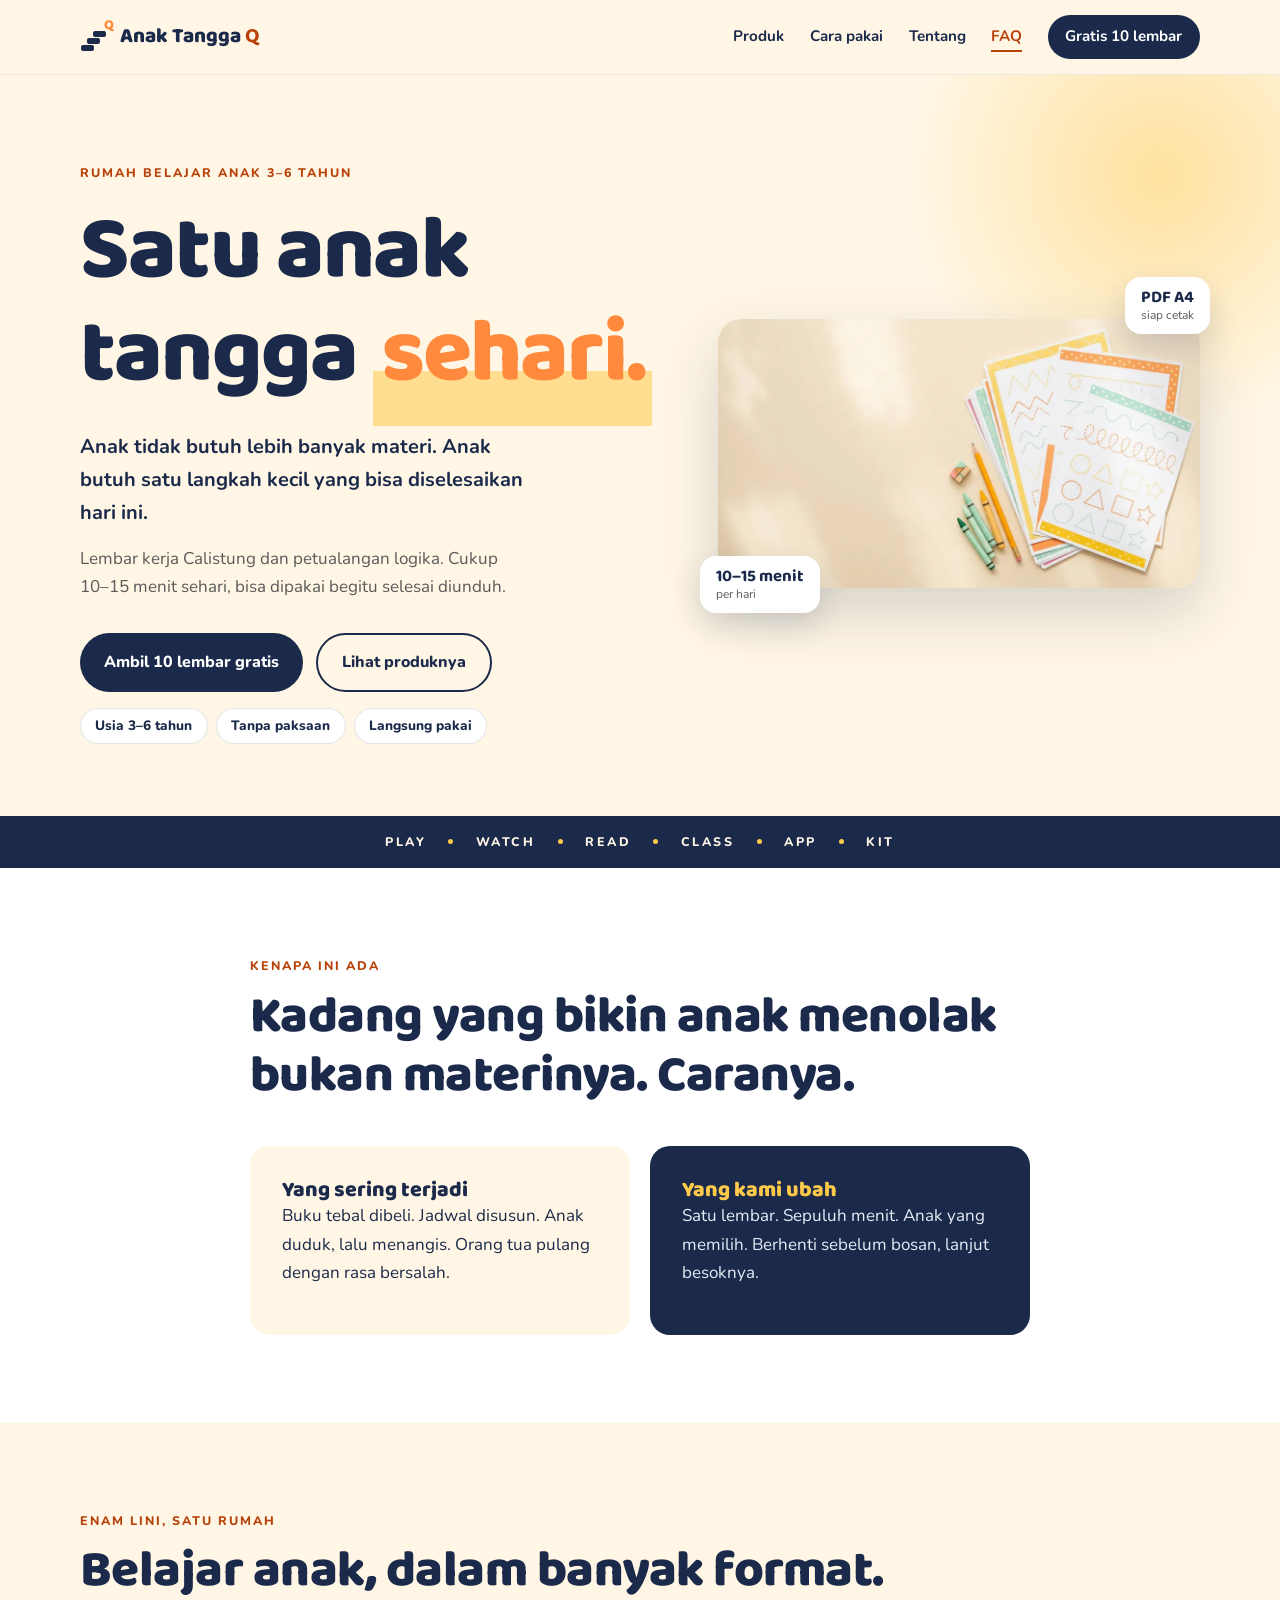
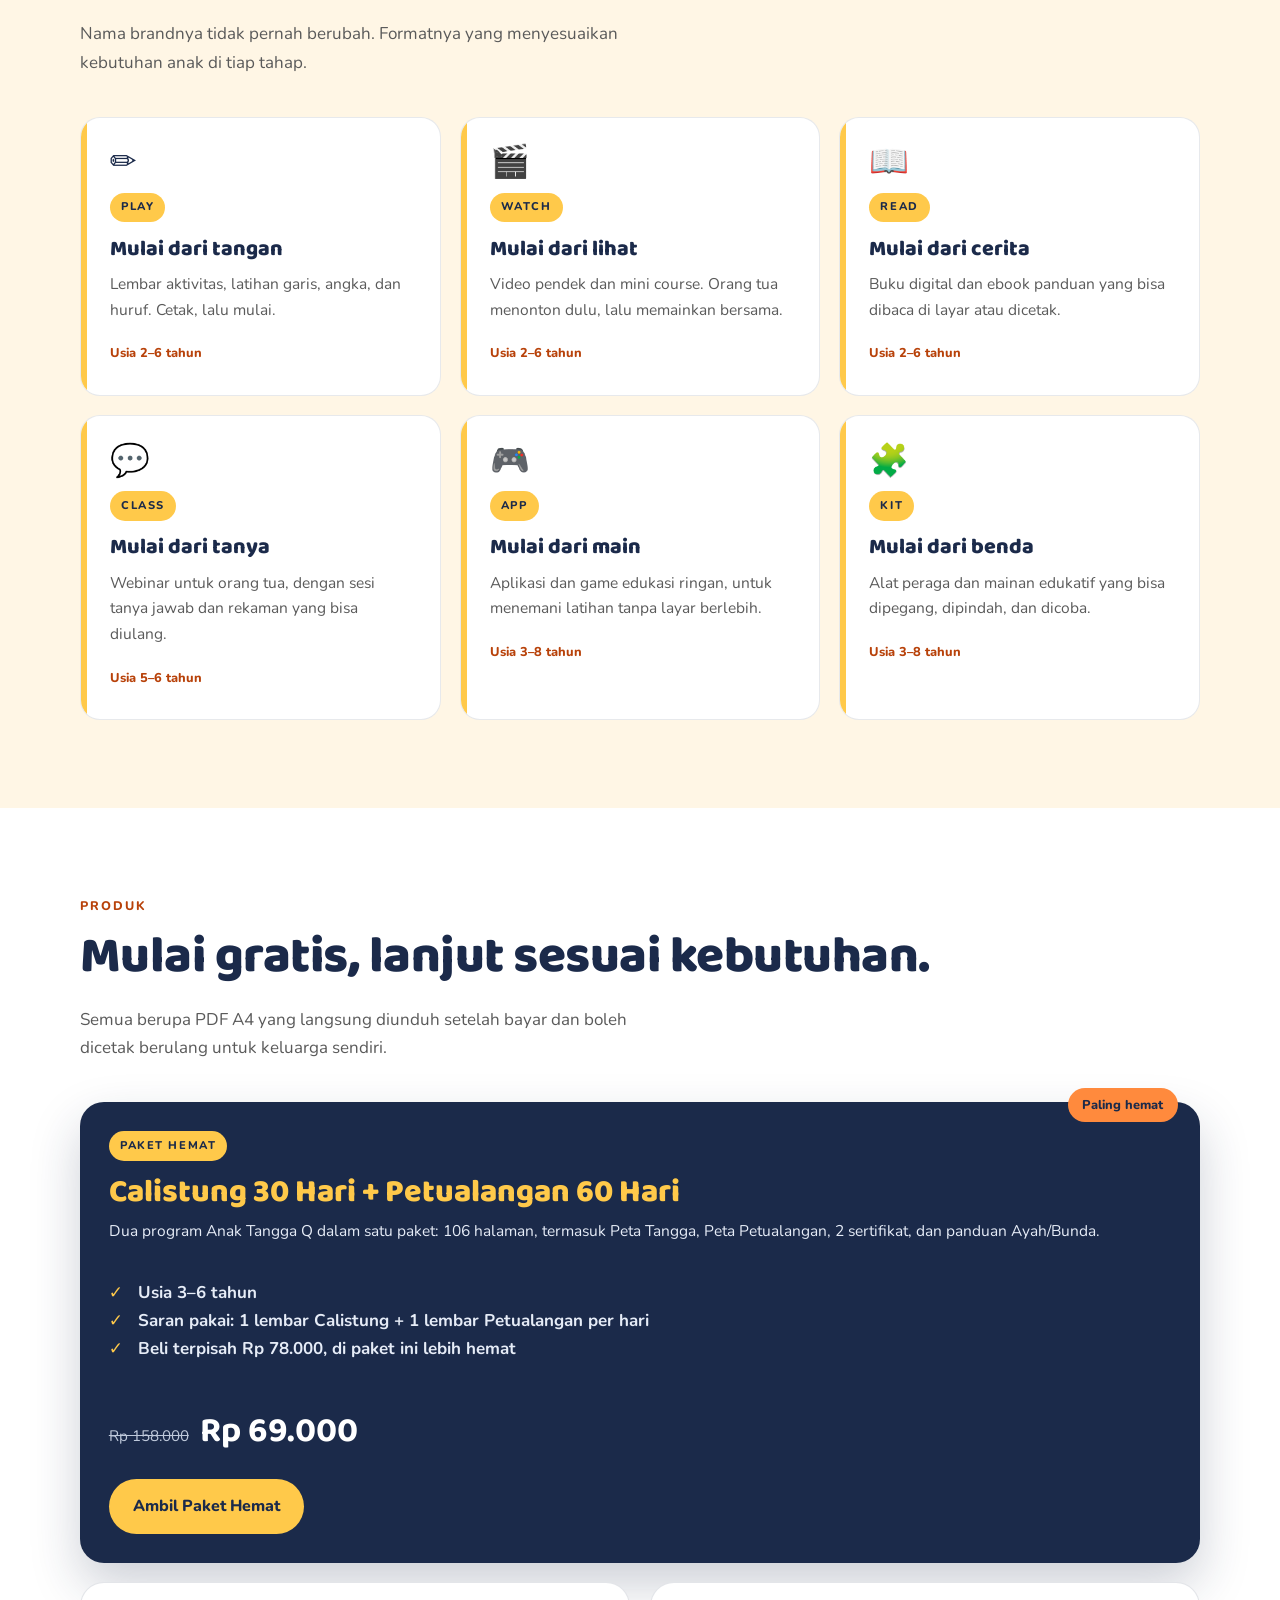
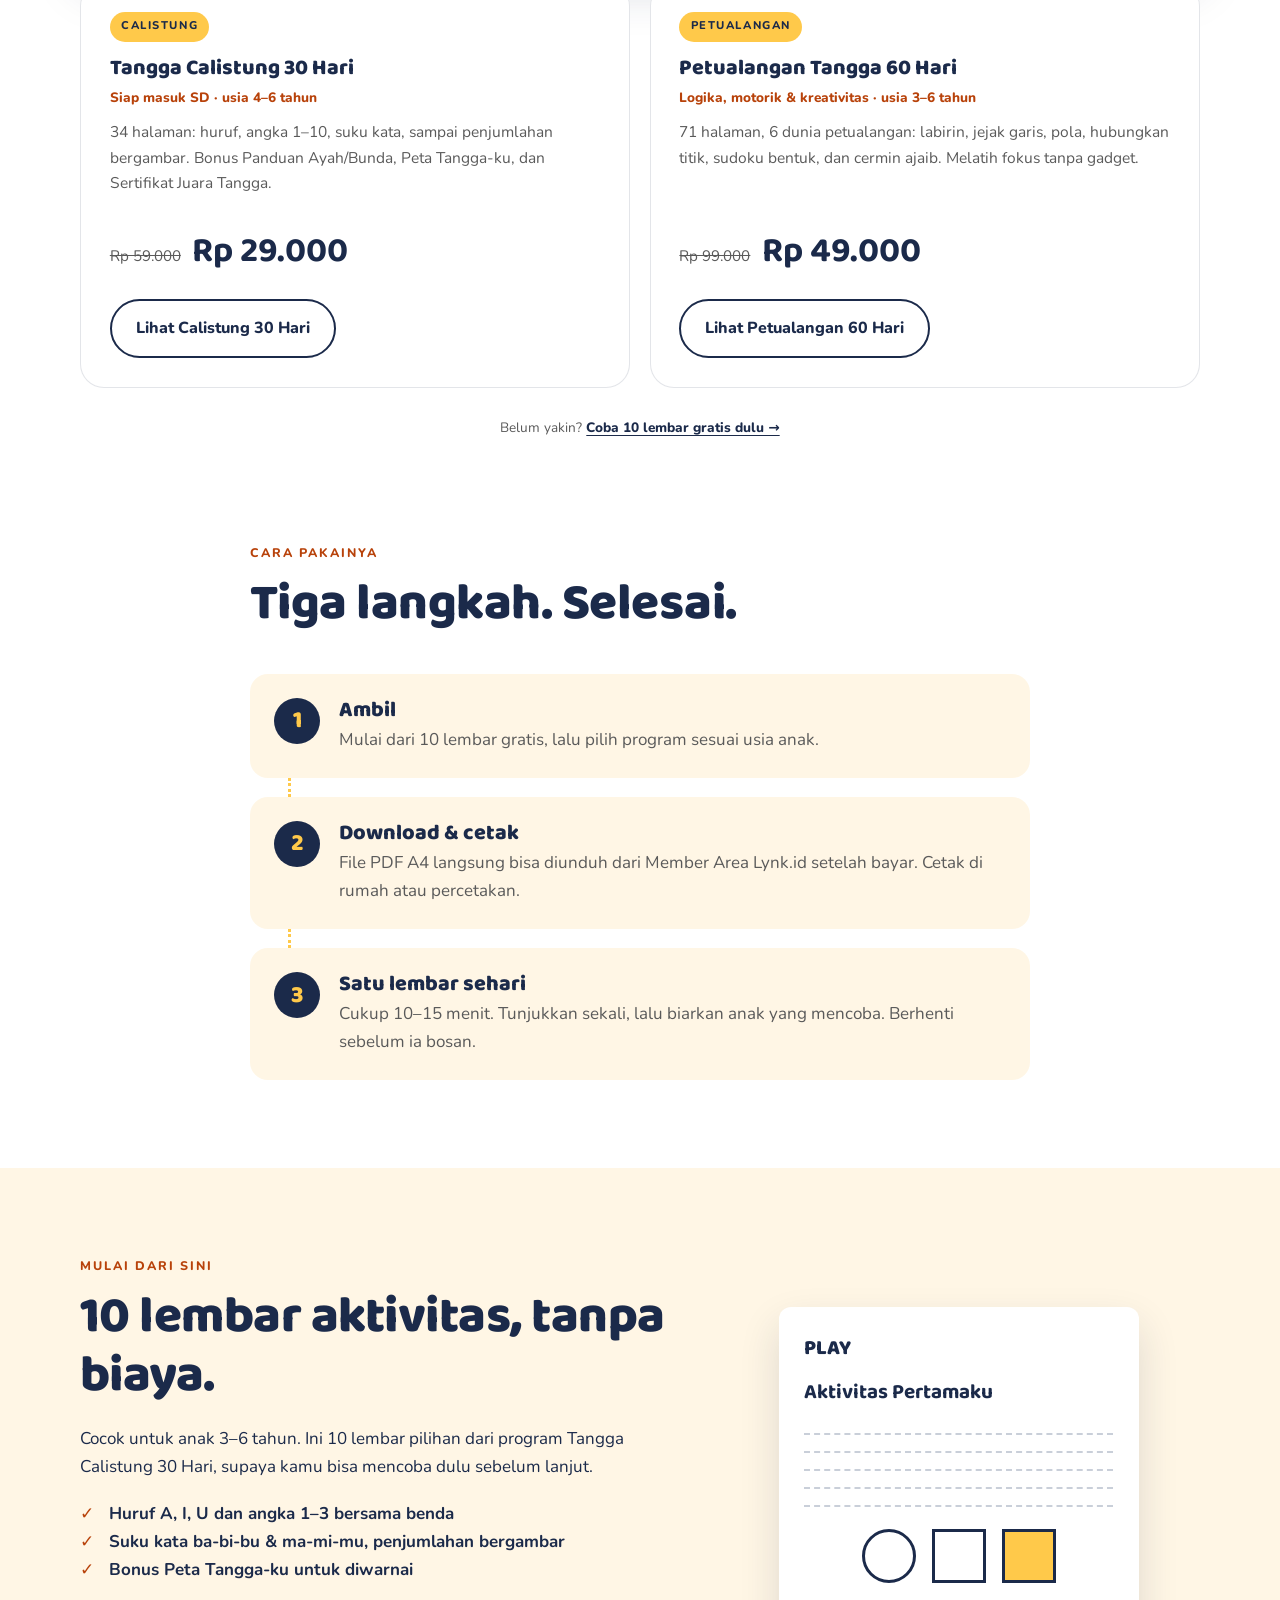
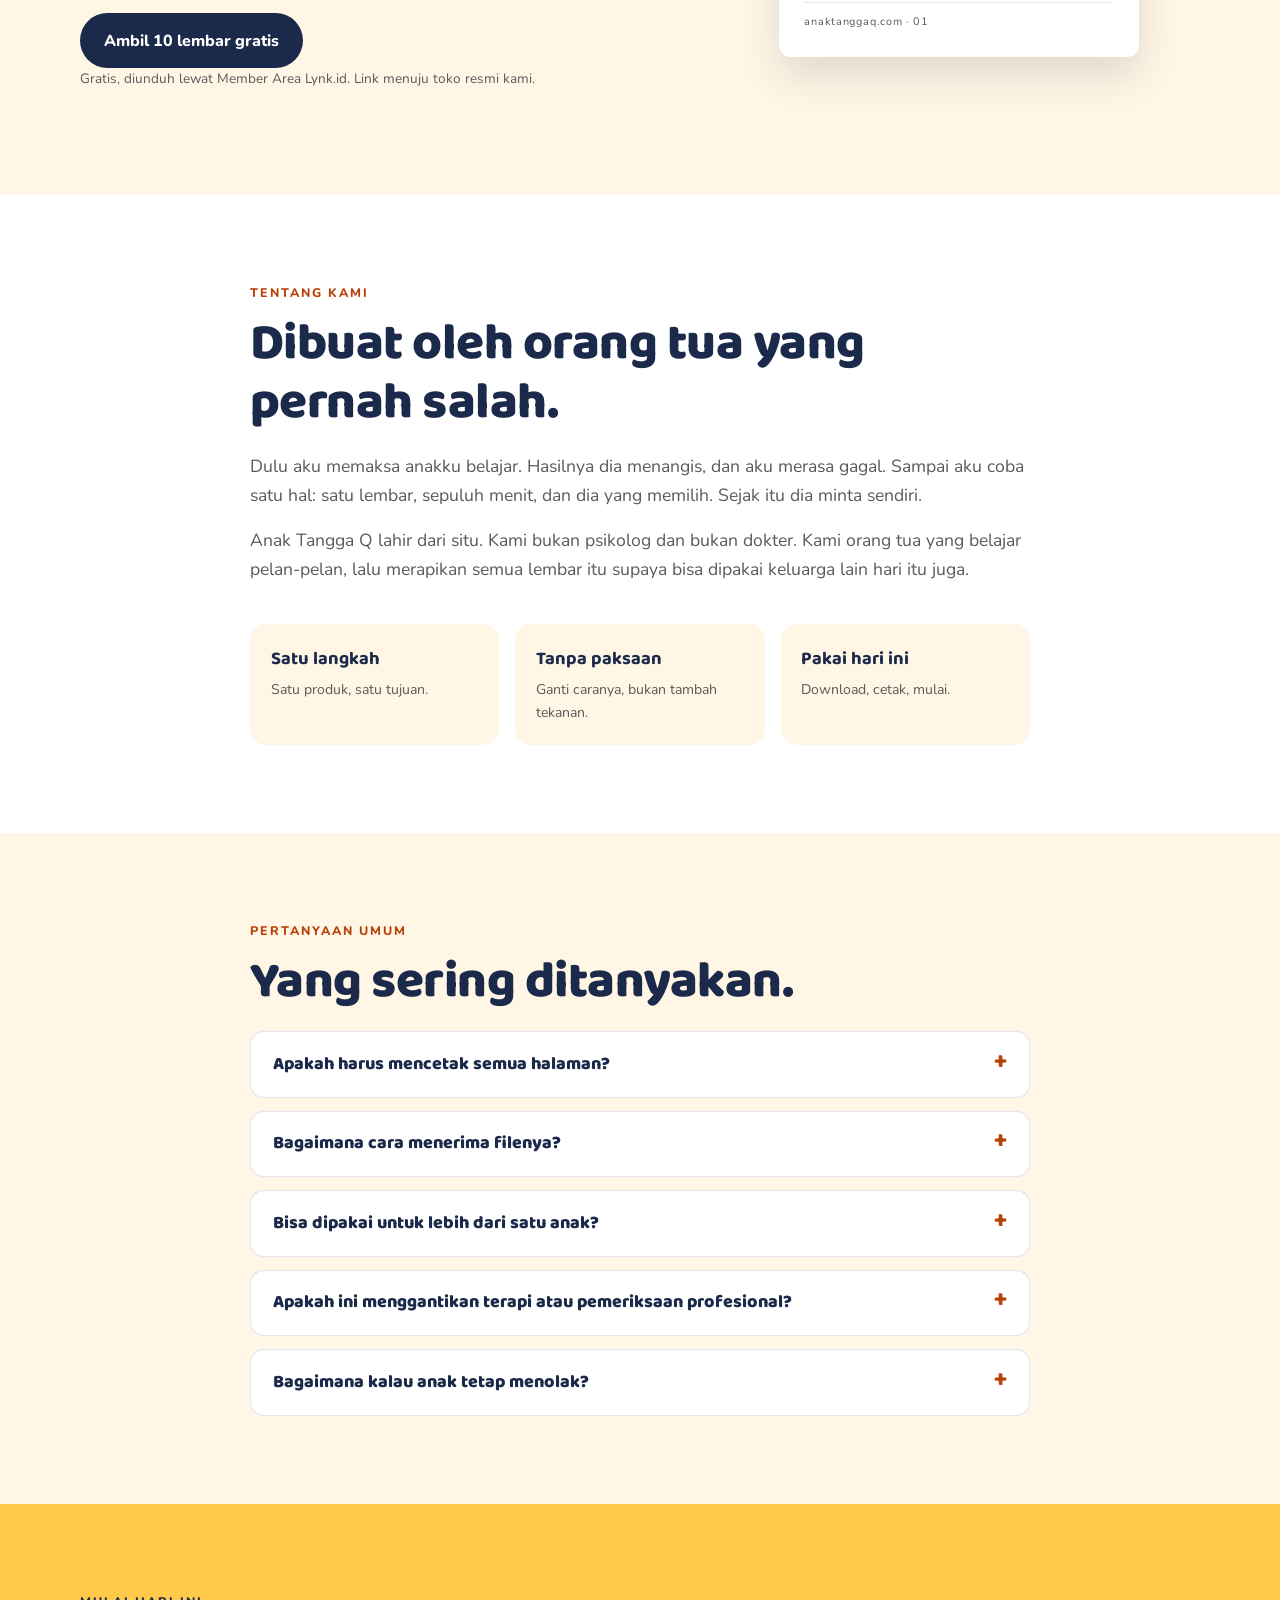
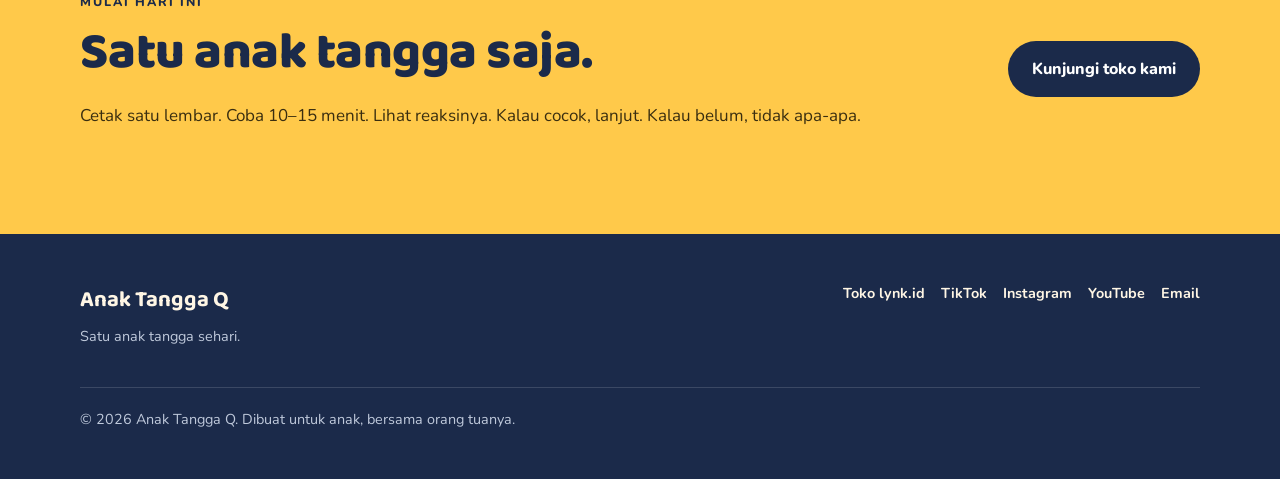
==== index.html @ e347cebb "Sesuaikan web dengan toko lynk.id terbaru: Calistung 30 Hari, Petualangan 60 Hari, Paket Hemat Co-Au" ====
<!DOCTYPE html>
<html lang="id">
<head>
<meta charset="UTF-8">
<meta name="viewport" content="width=device-width, initial-scale=1.0">
<title>Anak Tangga Q — Satu anak tangga sehari.</title>
<meta name="description" content="Rumah belajar anak 3–6 tahun. Lembar kerja Calistung dan petualangan logika, langsung download dan cetak — satu anak tangga sehari.">
<meta property="og:title" content="Anak Tangga Q — Satu anak tangga sehari.">
<meta property="og:description" content="Lembar kerja anak 3–6 tahun: Calistung 30 Hari dan Petualangan 60 Hari. Download, cetak, mulai.">
<meta property="og:type" content="website">
<meta property="og:image" content="https://wahyudimas.github.io/anaktanggaq/images/og-image.png">
<meta property="og:locale" content="id_ID">
<meta name="twitter:card" content="summary_large_image">
<meta name="twitter:image" content="https://wahyudimas.github.io/anaktanggaq/images/og-image.png">
<meta name="theme-color" content="#FFF6E5">
<link rel="canonical" href="https://wahyudimas.github.io/anaktanggaq/">
<meta property="og:url" content="https://wahyudimas.github.io/anaktanggaq/">
<link rel="icon" type="image/svg+xml" href="icon.svg">
<link rel="apple-touch-icon" href="icon.png">
<link rel="preconnect" href="https://fonts.googleapis.com">
<link rel="preconnect" href="https://fonts.gstatic.com" crossorigin>
<link href="https://fonts.googleapis.com/css2?family=Baloo+2:wght@700;800&family=Nunito:wght@400;700;800&display=swap" rel="stylesheet">
<link rel="stylesheet" href="styles.css">
</head>
<body>

<a class="skip" href="#main">Lewati ke konten</a>

<header class="nav">
  <div class="wrap nav-in">
    <a class="brand" href="#top" aria-label="Anak Tangga Q, kembali ke atas">
      <span class="brand-mark" aria-hidden="true">
        <span class="step s3"></span><span class="step s2"></span><span class="step s1"></span><span class="q">Q</span>
      </span>
      <span>Anak Tangga <b>Q</b></span>
    </a>
    <button class="menu-btn" aria-label="Buka menu" aria-expanded="false" aria-controls="menu"><span></span><span></span><span></span></button>
    <nav id="menu" aria-label="Navigasi utama">
      <a href="#produk">Produk</a>
      <a href="#cara">Cara pakai</a>
      <a href="#tentang">Tentang</a>
      <a href="#faq">FAQ</a>
      <a class="nav-cta" href="#gratis">Gratis 10 lembar</a>
    </nav>
  </div>
</header>

<main id="main">

<section class="hero" id="top">
  <div class="wrap hero-in">
    <div class="hero-copy">
      <p class="eyebrow">Rumah belajar anak 3–6 tahun</p>
      <h1>Satu anak tangga <em>sehari.</em></h1>
      <p class="lede">Anak tidak butuh lebih banyak materi. Anak butuh satu langkah kecil yang bisa diselesaikan hari ini.</p>
      <p class="hero-sub">Lembar kerja Calistung dan petualangan logika. Cukup 10–15 menit sehari, bisa dipakai begitu selesai diunduh.</p>
      <div class="actions">
        <a class="btn btn-primary" href="#gratis">Ambil 10 lembar gratis</a>
        <a class="btn btn-ghost" href="#produk">Lihat produknya</a>
      </div>
      <ul class="trust"><li>Usia 3–6 tahun</li><li>Tanpa paksaan</li><li>Langsung pakai</li></ul>
    </div>
    <div class="hero-art">
      <img class="hero-photo" src="images/hero-flow.webp" width="1000" height="558" fetchpriority="high" alt="Lembar aktivitas pra-menulis siap cetak untuk anak">
      <div class="float-chip c1"><b>10–15 menit</b><span>per hari</span></div>
      <div class="float-chip c2"><b>PDF A4</b><span>siap cetak</span></div>
    </div>
  </div>
  <div class="ticker" aria-hidden="true">
    <span>PLAY</span><i></i><span>WATCH</span><i></i><span>READ</span><i></i><span>CLASS</span><i></i><span>APP</span><i></i><span>KIT</span>
  </div>
</section>

<section class="section" id="masalah">
  <div class="wrap narrow">
    <p class="kicker">Kenapa ini ada</p>
    <h2>Kadang yang bikin anak menolak bukan materinya. Caranya.</h2>
    <div class="duo">
      <div class="card soft">
        <h3>Yang sering terjadi</h3>
        <p>Buku tebal dibeli. Jadwal disusun. Anak duduk, lalu menangis. Orang tua pulang dengan rasa bersalah.</p>
      </div>
      <div class="card soft accent">
        <h3>Yang kami ubah</h3>
        <p>Satu lembar. Sepuluh menit. Anak yang memilih. Berhenti sebelum bosan, lanjut besoknya.</p>
      </div>
    </div>
  </div>
</section>

<section class="section cream" id="lini">
  <div class="wrap">
    <p class="kicker">Enam lini, satu rumah</p>
    <h2>Belajar anak, dalam banyak format.</h2>
    <p class="section-lede">Nama brandnya tidak pernah berubah. Formatnya yang menyesuaikan kebutuhan anak di tiap tahap.</p>
    <div class="grid3">
      <article class="line-card">
        <span class="ico" aria-hidden="true">✏️</span><span class="badge">PLAY</span>
        <h3>Mulai dari tangan</h3>
        <p>Lembar aktivitas, latihan garis, angka, dan huruf. Cetak, lalu mulai.</p>
        <span class="age">Usia 2–6 tahun</span>
      </article>
      <article class="line-card">
        <span class="ico" aria-hidden="true">🎬</span><span class="badge">WATCH</span>
        <h3>Mulai dari lihat</h3>
        <p>Video pendek dan mini course. Orang tua menonton dulu, lalu memainkan bersama.</p>
        <span class="age">Usia 2–6 tahun</span>
      </article>
      <article class="line-card">
        <span class="ico" aria-hidden="true">📖</span><span class="badge">READ</span>
        <h3>Mulai dari cerita</h3>
        <p>Buku digital dan ebook panduan yang bisa dibaca di layar atau dicetak.</p>
        <span class="age">Usia 2–6 tahun</span>
      </article>
      <article class="line-card">
        <span class="ico" aria-hidden="true">💬</span><span class="badge">CLASS</span>
        <h3>Mulai dari tanya</h3>
        <p>Webinar untuk orang tua, dengan sesi tanya jawab dan rekaman yang bisa diulang.</p>
        <span class="age">Usia 5–6 tahun</span>
      </article>
      <article class="line-card">
        <span class="ico" aria-hidden="true">🎮</span><span class="badge">APP</span>
        <h3>Mulai dari main</h3>
        <p>Aplikasi dan game edukasi ringan, untuk menemani latihan tanpa layar berlebih.</p>
        <span class="age">Usia 3–8 tahun</span>
      </article>
      <article class="line-card">
        <span class="ico" aria-hidden="true">🧩</span><span class="badge">KIT</span>
        <h3>Mulai dari benda</h3>
        <p>Alat peraga dan mainan edukatif yang bisa dipegang, dipindah, dan dicoba.</p>
        <span class="age">Usia 3–8 tahun</span>
      </article>
    </div>
  </div>
</section>

<section class="section" id="produk">
  <div class="wrap">
    <p class="kicker">Produk</p>
    <h2>Mulai gratis, lanjut sesuai kebutuhan.</h2>
    <p class="section-lede">Semua berupa PDF A4 yang langsung diunduh setelah bayar dan boleh dicetak berulang untuk keluarga sendiri.</p>
    <div class="offers">
      <article class="offer best">
        <span class="ribbon">Paling hemat</span>
        <span class="badge">PAKET HEMAT</span>
        <h3>Calistung 30 Hari + Petualangan 60 Hari</h3>
        <p>Dua program Anak Tangga Q dalam satu paket: 106 halaman, termasuk Peta Tangga, Peta Petualangan, 2 sertifikat, dan panduan Ayah/Bunda.</p>
        <ul class="checks"><li>Usia 3–6 tahun</li><li>Saran pakai: 1 lembar Calistung + 1 lembar Petualangan per hari</li><li>Beli terpisah Rp 78.000, di paket ini lebih hemat</li></ul>
        <div class="price"><s>Rp 158.000</s><b>Rp 69.000</b></div>
        <a class="btn btn-primary" href="https://lynk.id/riezkygroup/el872722048g" target="_blank" rel="noopener">Ambil Paket Hemat</a>
      </article>
      <article class="offer">
        <span class="badge">CALISTUNG</span>
        <h3>Tangga Calistung 30 Hari</h3>
        <p class="age">Siap masuk SD · usia 4–6 tahun</p>
        <p>34 halaman: huruf, angka 1–10, suku kata, sampai penjumlahan bergambar. Bonus Panduan Ayah/Bunda, Peta Tangga-ku, dan Sertifikat Juara Tangga.</p>
        <div class="price"><s>Rp 59.000</s><b>Rp 29.000</b></div>
        <a class="btn btn-ghost" href="https://lynk.id/riezkygroup/j68l4xrxqyed" target="_blank" rel="noopener">Lihat Calistung 30 Hari</a>
      </article>
      <article class="offer">
        <span class="badge">PETUALANGAN</span>
        <h3>Petualangan Tangga 60 Hari</h3>
        <p class="age">Logika, motorik &amp; kreativitas · usia 3–6 tahun</p>
        <p>71 halaman, 6 dunia petualangan: labirin, jejak garis, pola, hubungkan titik, sudoku bentuk, dan cermin ajaib. Melatih fokus tanpa gadget.</p>
        <div class="price"><s>Rp 99.000</s><b>Rp 49.000</b></div>
        <a class="btn btn-ghost" href="https://lynk.id/riezkygroup/xpmzn44k5ypd" target="_blank" rel="noopener">Lihat Petualangan 60 Hari</a>
      </article>
    </div>
    <p class="micro center">Belum yakin? <a class="sample-link" href="#gratis">Coba 10 lembar gratis dulu →</a></p>
  </div>
</section>

<section class="section" id="cara">
  <div class="wrap narrow">
    <p class="kicker">Cara pakainya</p>
    <h2>Tiga langkah. Selesai.</h2>
    <ol class="steps">
      <li><span class="num">1</span><div><h3>Ambil</h3><p>Mulai dari 10 lembar gratis, lalu pilih program sesuai usia anak.</p></div></li>
      <li><span class="num">2</span><div><h3>Download &amp; cetak</h3><p>File PDF A4 langsung bisa diunduh dari Member Area Lynk.id setelah bayar. Cetak di rumah atau percetakan.</p></div></li>
      <li><span class="num">3</span><div><h3>Satu lembar sehari</h3><p>Cukup 10–15 menit. Tunjukkan sekali, lalu biarkan anak yang mencoba. Berhenti sebelum ia bosan.</p></div></li>
    </ol>
  </div>
</section>

<section class="section gratis" id="gratis">
  <div class="wrap cta-box">
    <div>
      <p class="kicker">Mulai dari sini</p>
      <h2>10 lembar aktivitas, tanpa biaya.</h2>
      <p>Cocok untuk anak 3–6 tahun. Ini 10 lembar pilihan dari program Tangga Calistung 30 Hari, supaya kamu bisa mencoba dulu sebelum lanjut.</p>
      <ul class="checks">
        <li>Huruf A, I, U dan angka 1–3 bersama benda</li>
        <li>Suku kata ba-bi-bu &amp; ma-mi-mu, penjumlahan bergambar</li>
        <li>Bonus Peta Tangga-ku untuk diwarnai</li>
      </ul>
      <a class="btn btn-primary" href="https://lynk.id/riezkygroup/gl8e6x0l6ozk" target="_blank" rel="noopener">Ambil 10 lembar gratis</a>
      <p class="micro">Gratis, diunduh lewat Member Area Lynk.id. Link menuju toko resmi kami.</p>
    </div>
    <div class="paper" aria-hidden="true">
      <div class="paper-top"><span class="paper-tag">PLAY</span><b>Aktivitas Pertamaku</b></div>
      <div class="paper-lines"><i></i><i></i><i></i><i></i><i></i></div>
      <div class="paper-shape"><span></span><span></span><span></span></div>
      <div class="paper-foot">anaktanggaq.com · 01</div>
    </div>
  </div>
</section>

<section class="section" id="tentang">
  <div class="wrap narrow">
    <p class="kicker">Tentang kami</p>
    <h2>Dibuat oleh orang tua yang pernah salah.</h2>
    <p class="story">Dulu aku memaksa anakku belajar. Hasilnya dia menangis, dan aku merasa gagal. Sampai aku coba satu hal: satu lembar, sepuluh menit, dan dia yang memilih. Sejak itu dia minta sendiri.</p>
    <p class="story">Anak Tangga Q lahir dari situ. Kami bukan psikolog dan bukan dokter. Kami orang tua yang belajar pelan-pelan, lalu merapikan semua lembar itu supaya bisa dipakai keluarga lain hari itu juga.</p>
    <div class="values">
      <div><b>Satu langkah</b><span>Satu produk, satu tujuan.</span></div>
      <div><b>Tanpa paksaan</b><span>Ganti caranya, bukan tambah tekanan.</span></div>
      <div><b>Pakai hari ini</b><span>Download, cetak, mulai.</span></div>
    </div>
  </div>
</section>

<section class="section cream" id="faq">
  <div class="wrap narrow">
    <p class="kicker">Pertanyaan umum</p>
    <h2>Yang sering ditanyakan.</h2>
    <details><summary>Apakah harus mencetak semua halaman?</summary><p>Tidak. Cetak lima halaman dulu. Kalau anak masih mau, baru tambah. Rutinitas kecil lebih penting daripada tumpukan kertas.</p></details>
    <details><summary>Bagaimana cara menerima filenya?</summary><p>Setelah bayar, file PDF langsung bisa diunduh dari Member Area Lynk.id. Untuk yang gratis, tidak ada biaya sama sekali.</p></details>
    <details><summary>Bisa dipakai untuk lebih dari satu anak?</summary><p>Bisa, untuk anak dalam satu keluarga. File bisa dicetak ulang kapan saja.</p></details>
    <details><summary>Apakah ini menggantikan terapi atau pemeriksaan profesional?</summary><p>Tidak. Produk kami mendukung latihan sehari-hari, bukan menggantikan penanganan profesional.</p></details>
    <details><summary>Bagaimana kalau anak tetap menolak?</summary><p>Coba ganti alat atau tempatnya. Krayon jadi spidol, meja jadi lantai. Kalau masih menolak, berhenti dulu dan coba lagi besok.</p></details>
  </div>
</section>

<section class="section close">
  <div class="wrap cta-box close-box">
    <div>
      <p class="kicker">Mulai hari ini</p>
      <h2>Satu anak tangga saja.</h2>
      <p>Cetak satu lembar. Coba 10–15 menit. Lihat reaksinya. Kalau cocok, lanjut. Kalau belum, tidak apa-apa.</p>
    </div>
    <a class="btn btn-light" href="https://lynk.id/riezkygroup" target="_blank" rel="noopener">Kunjungi toko kami</a>
  </div>
</section>

</main>

<footer class="foot">
  <div class="wrap foot-in">
    <div>
      <b>Anak Tangga Q</b>
      <p>Satu anak tangga sehari.</p>
    </div>
    <nav aria-label="Tautan">
      <a href="https://lynk.id/riezkygroup" target="_blank" rel="noopener">Toko lynk.id</a>
      <a href="https://www.tiktok.com/@anaktanggaq" target="_blank" rel="noopener">TikTok</a>
      <a href="https://www.instagram.com/anaktanggaq/" target="_blank" rel="noopener">Instagram</a>
      <a href="https://www.youtube.com/@anaktanggaq" target="_blank" rel="noopener">YouTube</a>
      <a href="mailto:halo@anaktanggaq.com">Email</a>
    </nav>
    <p class="copy">© <span id="year">2026</span> Anak Tangga Q. Dibuat untuk anak, bersama orang tuanya.</p>
  </div>
</footer>

<div class="sticky-cta">
  <div class="sticky-info"><b>Paket Hemat 106 hlm</b><span>Rp 69.000 · hemat Rp 9.000</span></div>
  <a href="https://lynk.id/riezkygroup/el872722048g" target="_blank" rel="noopener">Ambil Paket</a>
</div>

<script src="script.js"></script>
</body>
</html>
---- styles.css ----
:root{
  --cream:#FFF6E5;
  --navy:#1B2A4A;
  --yellow:#FFC94A;
  --orange:#FF8A3D;
  --orange-ink:#B8420A;
  --ink:#5A5A5A;
  --white:#FFFFFF;
}
*{box-sizing:border-box}
html{scroll-behavior:smooth}
:focus-visible{outline:3px solid var(--orange-ink);outline-offset:3px;border-radius:6px}
body{
  margin:0;
  background:var(--white);
  color:var(--navy);
  font-family:Nunito,system-ui,-apple-system,sans-serif;
  font-size:17px;
  line-height:1.65;
  -webkit-font-smoothing:antialiased;
}
h1,h2,h3,.brand{font-family:"Baloo 2",Nunito,sans-serif;line-height:1.15;margin:0}
h1{font-size:clamp(2.9rem,7vw,5.6rem);font-weight:800;letter-spacing:-.02em}
h1 em{font-style:normal;color:var(--orange);background:linear-gradient(transparent 62%,rgba(255,201,74,.55) 0);padding:0 .08em}
h2{font-size:clamp(2rem,4vw,3.2rem);font-weight:800;letter-spacing:-.01em}
h3{font-size:1.35rem;font-weight:800}
p{margin:0 0 1rem}
a{color:inherit;text-decoration:none}
.wrap{width:min(1120px,90vw);margin-inline:auto}
.narrow{width:min(780px,90vw)}
.skip{position:absolute;left:-9999px}
.skip:focus{left:1rem;top:1rem;background:var(--navy);color:#fff;padding:.6rem 1rem;z-index:99}

/* nav */
.nav{position:sticky;top:0;z-index:50;background:rgba(255,246,229,.94);backdrop-filter:blur(10px);border-bottom:1px solid rgba(27,42,74,.08)}
.nav-in{display:flex;align-items:center;justify-content:space-between;min-height:74px;gap:1rem}
.brand{display:flex;align-items:center;gap:.6rem;font-size:1.3rem;font-weight:800;white-space:nowrap}
.brand b{color:var(--orange-ink)}
.brand-mark{position:relative;display:inline-block;width:30px;height:30px;flex:0 0 30px}
.brand-mark .step{position:absolute;background:var(--navy);border-radius:2px}
.brand-mark .s1{left:1px;bottom:1px;width:13px;height:6px}
.brand-mark .s2{left:7px;bottom:8px;width:13px;height:6px}
.brand-mark .s3{left:13px;bottom:15px;width:13px;height:6px}
.brand-mark .q{position:absolute;right:-4px;top:-8px;font:800 14px "Baloo 2";color:var(--orange)}
.nav nav{display:flex;align-items:center;gap:1.6rem;font-size:.95rem;font-weight:700}
.nav nav a:not(.nav-cta):hover{color:var(--orange)}
.nav-cta{background:var(--navy);color:#fff;padding:.6rem 1.1rem;border-radius:999px}
.nav-cta:hover{background:var(--orange-ink)}

/* hero */
.hero{background:var(--cream);overflow:hidden;position:relative}
.hero-in{display:grid;grid-template-columns:1.1fr .9fr;gap:3rem;align-items:center;padding:5.5rem 0 4.5rem}
.eyebrow,.kicker{text-transform:uppercase;letter-spacing:.16em;font-size:.78rem;font-weight:800;color:var(--orange-ink);margin-bottom:1rem}
.lede{font-size:1.25rem;font-weight:700;max-width:38ch;margin-top:1.5rem}
.hero-sub{color:var(--ink);max-width:44ch}
.actions{display:flex;gap:.8rem;flex-wrap:wrap;margin:2rem 0 1rem}
.btn{display:inline-flex;align-items:center;justify-content:center;padding:.9rem 1.5rem;border-radius:999px;font-weight:800;font-size:1rem;transition:transform .15s ease,background .15s ease}
.btn:hover{transform:translateY(-2px)}
.btn-primary{background:var(--navy);color:#fff}
.btn-primary:hover{background:var(--orange-ink)}
.btn-ghost{border:2px solid var(--navy)}
.btn-light{background:#fff;color:var(--navy);white-space:nowrap}
.micro{font-size:.85rem;color:var(--ink)}

.hero-art{position:relative;min-height:420px;display:flex;align-items:center;justify-content:center}
.ticker{display:flex;align-items:center;justify-content:center;gap:1.4rem;padding:1rem;background:var(--navy);color:var(--cream);font-size:.78rem;font-weight:800;letter-spacing:.2em;overflow:hidden;white-space:nowrap}
.ticker i{width:5px;height:5px;background:var(--yellow);border-radius:50%}

.hero-photo{width:100%;height:auto;display:block;border-radius:24px;box-shadow:0 24px 60px rgba(27,42,74,.18)}
.video-box{margin-top:2rem;border-radius:20px;overflow:hidden;box-shadow:0 18px 44px rgba(27,42,74,.18);background:#1B2A4A}
.video-box video{display:block;width:100%;height:auto}
.gallery{display:grid;grid-template-columns:repeat(2,1fr);gap:1.2rem;margin-top:2.5rem}
.gallery img{width:100%;height:auto;display:block;border-radius:20px;box-shadow:0 16px 40px rgba(27,42,74,.12)}
@media(max-width:560px){.gallery{grid-template-columns:1fr}}

.sample-link{color:#1B2A4A;font-weight:800;text-decoration:underline;text-underline-offset:3px}
.sticky-cta{display:none}
@media(max-width:820px){
  body{padding-bottom:76px}
  .sticky-cta{display:flex;position:fixed;left:0;right:0;bottom:0;z-index:100;background:#1B2A4A;color:#fff;align-items:center;justify-content:space-between;gap:1rem;padding:.75rem 1rem;box-shadow:0 -6px 24px rgba(0,0,0,.18)}
  .sticky-info{display:flex;flex-direction:column;line-height:1.25}
  .sticky-info b{font-family:"Baloo 2",sans-serif;font-size:1rem}
  .sticky-info span{font-size:.75rem;color:#FFC94A}
  .sticky-cta a{background:#FFC94A;color:#1B2A4A;padding:.7rem 1.1rem;border-radius:999px;font-weight:900;font-size:.9rem;white-space:nowrap;text-decoration:none}
}

/* sections */
section[id]{scroll-margin-top:88px}
.section{padding:5.5rem 0}
.cream{background:var(--cream)}
.section .kicker{margin-bottom:.7rem}
.section h2{margin-bottom:1.2rem}
.section-lede{color:var(--ink);max-width:56ch}
.duo{display:grid;grid-template-columns:1fr 1fr;gap:1.2rem;margin-top:2.5rem}
.card{padding:2rem;border-radius:20px}
.card.soft{background:var(--cream)}
.card.soft.accent{background:var(--navy);color:#fff}
.card.soft.accent h3{color:var(--yellow)}
.card.soft.accent p{color:#E6ECF7}

/* grid */
.grid3{display:grid;grid-template-columns:repeat(3,1fr);gap:1.2rem;margin-top:2.5rem}
.line-card{background:#fff;border:1px solid rgba(27,42,74,.1);border-radius:20px;padding:1.8rem;position:relative;overflow:hidden}
.line-card:before{content:"";position:absolute;left:0;top:0;bottom:0;width:6px;background:var(--yellow)}
.ico{display:block;font-size:2rem;line-height:1;margin-bottom:.8rem}
.line-card h3{margin:.9rem 0 .6rem}
.line-card p{color:var(--ink);font-size:.97rem;margin-bottom:1rem}
.badge{display:inline-block;background:var(--yellow);color:var(--navy);font-size:.7rem;font-weight:800;letter-spacing:.14em;padding:.35rem .7rem;border-radius:999px}
.age{font-size:.8rem;font-weight:800;color:var(--orange-ink)}

/* steps */
.steps{list-style:none;padding:0;margin:2.5rem 0 0;display:grid;gap:1.2rem}
.steps li{display:flex;gap:1.2rem;align-items:flex-start;background:var(--cream);padding:1.5rem;border-radius:18px}
.num{flex:0 0 46px;height:46px;background:var(--navy);color:var(--yellow);border-radius:50%;display:flex;align-items:center;justify-content:center;font:800 1.5rem "Baloo 2"}
.steps h3{margin-bottom:.2rem}
.steps p{color:var(--ink);margin:0}

/* gratis */
.gratis{background:var(--cream)}
.cta-box{display:grid;grid-template-columns:1.1fr .9fr;gap:3rem;align-items:center}
.checks{list-style:none;padding:0;margin:1.2rem 0 1.8rem}
.checks li{padding-left:1.8rem;position:relative;font-weight:700}
.checks li:before{content:"✓";position:absolute;left:0;color:var(--orange-ink);font-weight:800}
.paper{background:#fff;border-radius:12px;padding:1.6rem;box-shadow:0 18px 40px rgba(27,42,74,.14);transform:rotate(3deg);max-width:360px;justify-self:center;width:100%}
.paper-top{display:flex;flex-direction:column;gap:.6rem;font-family:"Baloo 2";font-size:1.3rem;font-weight:800}
.paper-tag{align-self:flex-start}
.paper-lines{margin:1.4rem 0;display:grid;gap:1rem}
.paper-lines i{display:block;height:2px;border-top:2px dashed #C9CFD9}
.paper-shape{display:flex;gap:1rem;justify-content:center;margin-bottom:1.2rem}
.paper-shape span{width:54px;height:54px;border:3px solid var(--navy)}
.paper-shape span:nth-child(1){border-radius:50%}
.paper-shape span:nth-child(3){background:var(--yellow)}
.paper-foot{border-top:1px solid #E5E8EE;padding-top:.6rem;font-size:.68rem;color:var(--ink);letter-spacing:.08em}

/* about */
.story{font-size:1.1rem;color:var(--ink)}
.values{display:grid;grid-template-columns:repeat(3,1fr);gap:1rem;margin-top:2.5rem}
.values div{background:var(--cream);border-radius:16px;padding:1.3rem;display:flex;flex-direction:column;gap:.2rem}
.values b{font-family:"Baloo 2";font-size:1.15rem}
.values span{font-size:.88rem;color:var(--ink)}

/* faq */
details{background:#fff;border:1px solid rgba(27,42,74,.12);border-radius:14px;padding:1.1rem 1.4rem;margin-top:.8rem}
summary{cursor:pointer;font-weight:800;font-family:"Baloo 2";font-size:1.12rem}
details p{margin:.8rem 0 0;color:var(--ink)}

/* close */
.close{background:var(--yellow);color:var(--navy)}
.close h2{color:var(--navy)}
.close p{color:#3A2E10}
.close .kicker{color:var(--navy)}
.close .btn-light{background:var(--navy);color:#fff}
.close .btn-light:hover{background:#fff;color:var(--navy)}
.close-box{grid-template-columns:1fr auto}

/* footer */
.foot{background:var(--navy);color:var(--cream);padding:3rem 0}
.foot-in{display:grid;grid-template-columns:1fr auto;gap:2rem;align-items:start}
.foot b{font-family:"Baloo 2";font-size:1.4rem}
.foot p{font-size:.9rem;color:#BFC9DB;margin:.4rem 0 0}
.foot nav{display:flex;flex-wrap:wrap;gap:1rem;font-size:.9rem;font-weight:700;justify-content:flex-end}
.foot nav a:hover{color:var(--yellow)}
.copy{grid-column:1/-1;border-top:1px solid rgba(255,255,255,.14);padding-top:1.2rem}

@media(max-width:820px){
  .hero-in{grid-template-columns:1fr;padding-top:3.5rem}
  .hero-art{min-height:0}
  .grid3,.values{grid-template-columns:repeat(2,1fr)}
  .cta-box{grid-template-columns:1fr}
  .paper{order:-1}
  }
@media(max-width:560px){
  body{font-size:16px}
  .section{padding:4rem 0}
  .duo,.grid3,.values,.close-box{grid-template-columns:1fr}
  .close-box .btn{justify-self:start}
  .foot-in{grid-template-columns:1fr}
  .foot nav{justify-content:flex-start}
  .steps li{flex-direction:column}
  .hero-art{min-height:0}
}


/* ---- v2 additions ---- */
.nav nav a.aktif:not(.nav-cta){color:var(--orange-ink);box-shadow:0 2px 0 var(--orange-ink)}
.menu-btn{display:none;background:none;border:0;padding:.6rem;cursor:pointer;flex-direction:column;gap:5px}
.menu-btn span{display:block;width:24px;height:3px;background:var(--navy);border-radius:2px;transition:transform .2s,opacity .2s}
.menu-btn[aria-expanded="true"] span:nth-child(1){transform:translateY(8px) rotate(45deg)}
.menu-btn[aria-expanded="true"] span:nth-child(2){opacity:0}
.menu-btn[aria-expanded="true"] span:nth-child(3){transform:translateY(-8px) rotate(-45deg)}
.hero:before{content:"";position:absolute;width:520px;height:520px;right:-140px;top:-160px;border-radius:50%;background:radial-gradient(circle,rgba(255,201,74,.45),transparent 68%);pointer-events:none}
.hero-art{flex-direction:column}
.float-chip{position:absolute;background:#fff;border-radius:16px;padding:.7rem 1rem;box-shadow:0 12px 30px rgba(27,42,74,.16);display:flex;flex-direction:column;line-height:1.2;animation:bob 5s ease-in-out infinite}
.float-chip b{font-family:"Baloo 2";font-size:1.05rem}
.float-chip span{font-size:.75rem;color:var(--ink)}
.c1{left:-18px;bottom:12%}
.c2{right:-10px;top:8%;animation-delay:-2.5s}
@keyframes bob{50%{transform:translateY(-8px)}}
.trust{list-style:none;padding:0;margin:0;display:flex;flex-wrap:wrap;gap:.5rem}
.trust li{font-size:.85rem;font-weight:800;background:#fff;border:1px solid rgba(27,42,74,.12);border-radius:999px;padding:.35rem .9rem}
.ticker{animation:none}
.offers{display:grid;grid-template-columns:repeat(2,1fr);gap:1.2rem;margin-top:2.5rem}
.offer{background:#fff;border:1px solid rgba(27,42,74,.12);border-radius:24px;padding:1.8rem;display:flex;flex-direction:column;position:relative}
.offer h3{margin:.9rem 0 .4rem}
.offer p{color:var(--ink);font-size:.97rem}
.offer .age{color:var(--orange-ink);font-weight:800;font-size:.85rem;margin-bottom:.6rem}
.offer .price{margin-top:auto;padding-top:.6rem}
.offer .btn{align-self:flex-start}
.offer.best{grid-column:1/-1;background:var(--navy);color:#fff;border:0;box-shadow:0 22px 50px rgba(27,42,74,.22)}
.offer.best p,.offer.best .checks li{color:#E6ECF7}
.offer.best h3{font-size:2rem;color:var(--yellow)}
.offer.best .checks li:before{color:var(--yellow)}
.offer.best .price b{color:#fff}
.offer.best .btn-primary{background:var(--yellow);color:var(--navy)}
.offer.best .btn-primary:hover{background:#fff}
.ribbon{position:absolute;right:1.4rem;top:-14px;background:var(--orange);color:var(--navy);font-weight:800;font-size:.8rem;padding:.4rem .9rem;border-radius:999px}
.center{text-align:center;margin-top:1.8rem}
.price s{color:var(--ink);font-size:.95rem}
.offer.best .price s{color:#BFC9DB}
.price{display:flex;align-items:baseline;gap:.7rem;flex-wrap:wrap;margin:0 0 1.2rem}
.price b{font-family:"Baloo 2";font-size:2.2rem;color:var(--navy)}
.price span{font-size:.85rem;color:var(--ink)}
.steps li{position:relative}
.steps li:not(:last-child):after{content:"";position:absolute;left:2.35rem;top:100%;height:1.2rem;border-left:3px dotted var(--yellow)}
.reveal{opacity:0;transform:translateY(24px);transition:opacity .6s ease,transform .6s ease}
.reveal.in{opacity:1;transform:none}
summary{list-style:none;display:flex;justify-content:space-between;gap:1rem}
summary::-webkit-details-marker{display:none}
summary:after{content:"+";font-size:1.5rem;line-height:1;color:var(--orange-ink);transition:transform .2s}
details[open] summary:after{transform:rotate(45deg)}
details[open]{border-color:var(--yellow);box-shadow:0 8px 22px rgba(27,42,74,.07)}
@media(max-width:820px){
  .menu-btn{display:flex}
  .nav nav{position:absolute;left:0;right:0;top:100%;background:var(--cream);flex-direction:column;align-items:stretch;gap:0;padding:.5rem 5vw 1.2rem;border-bottom:1px solid rgba(27,42,74,.1);box-shadow:0 18px 30px rgba(27,42,74,.1);display:none}
  .nav nav.open{display:flex}
  .nav nav a{padding:.85rem 0;border-bottom:1px solid rgba(27,42,74,.07)}
  .nav nav .nav-cta{text-align:center;margin-top:.8rem;border:0}
  .offers{grid-template-columns:1fr}
  .c1{left:6px}.c2{right:6px}
}
@media(prefers-reduced-motion:reduce){
  html{scroll-behavior:auto}
  *,*:before,*:after{animation:none!important;transition:none!important}
  .reveal{opacity:1;transform:none}
}
#cara{padding-top:0}
.offer .badge{align-self:flex-start}
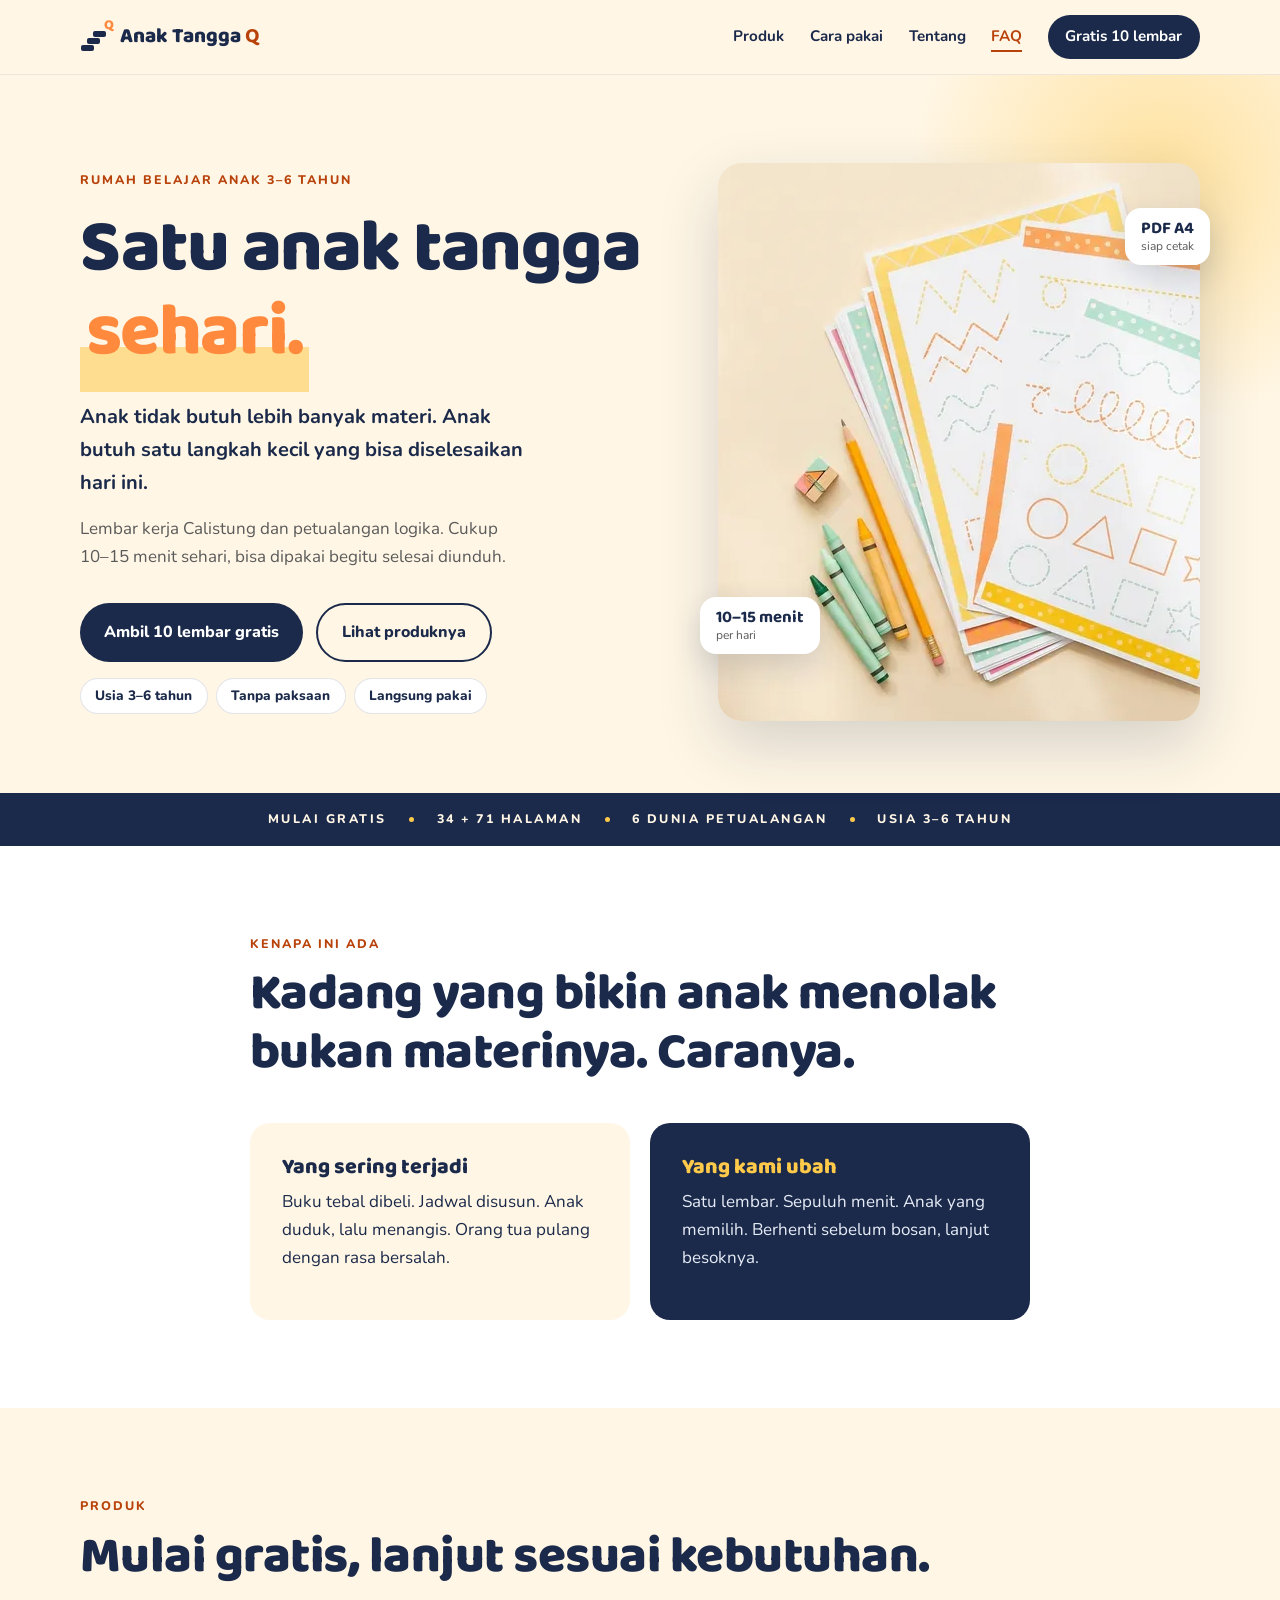
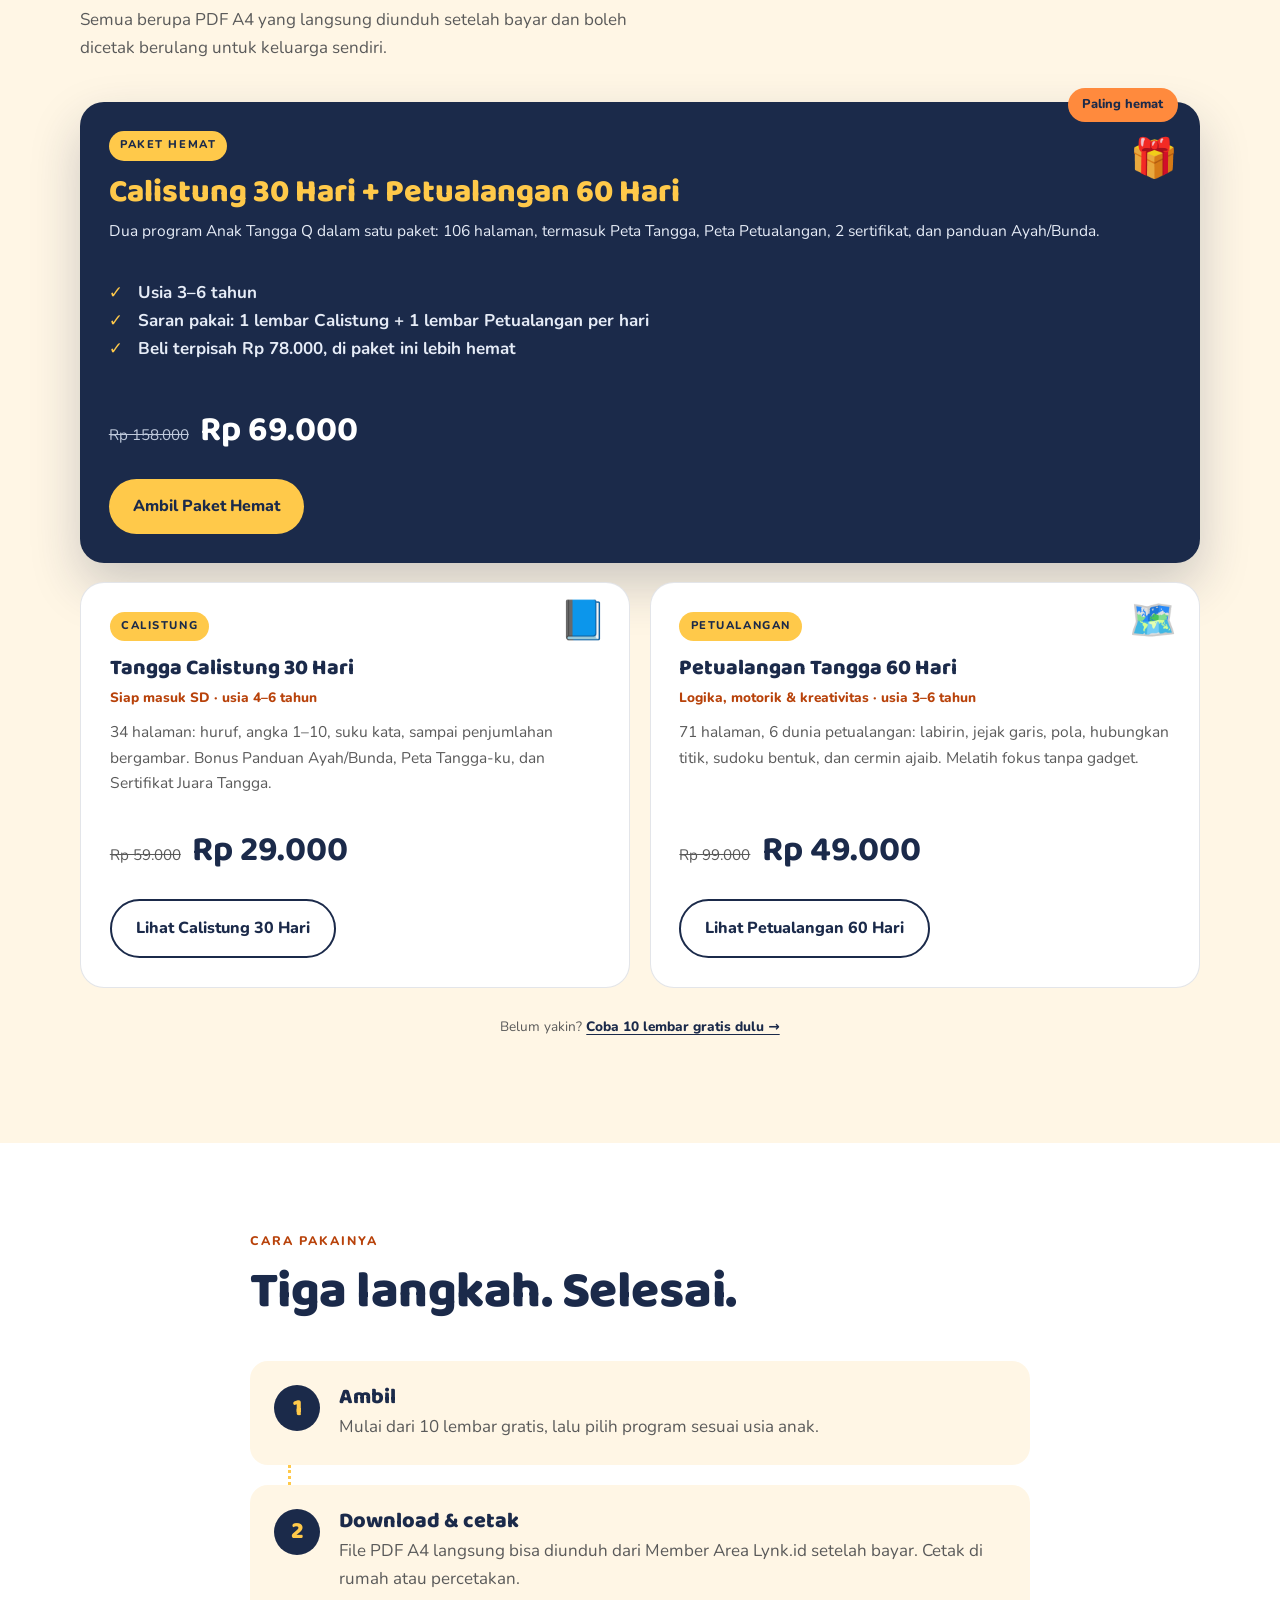
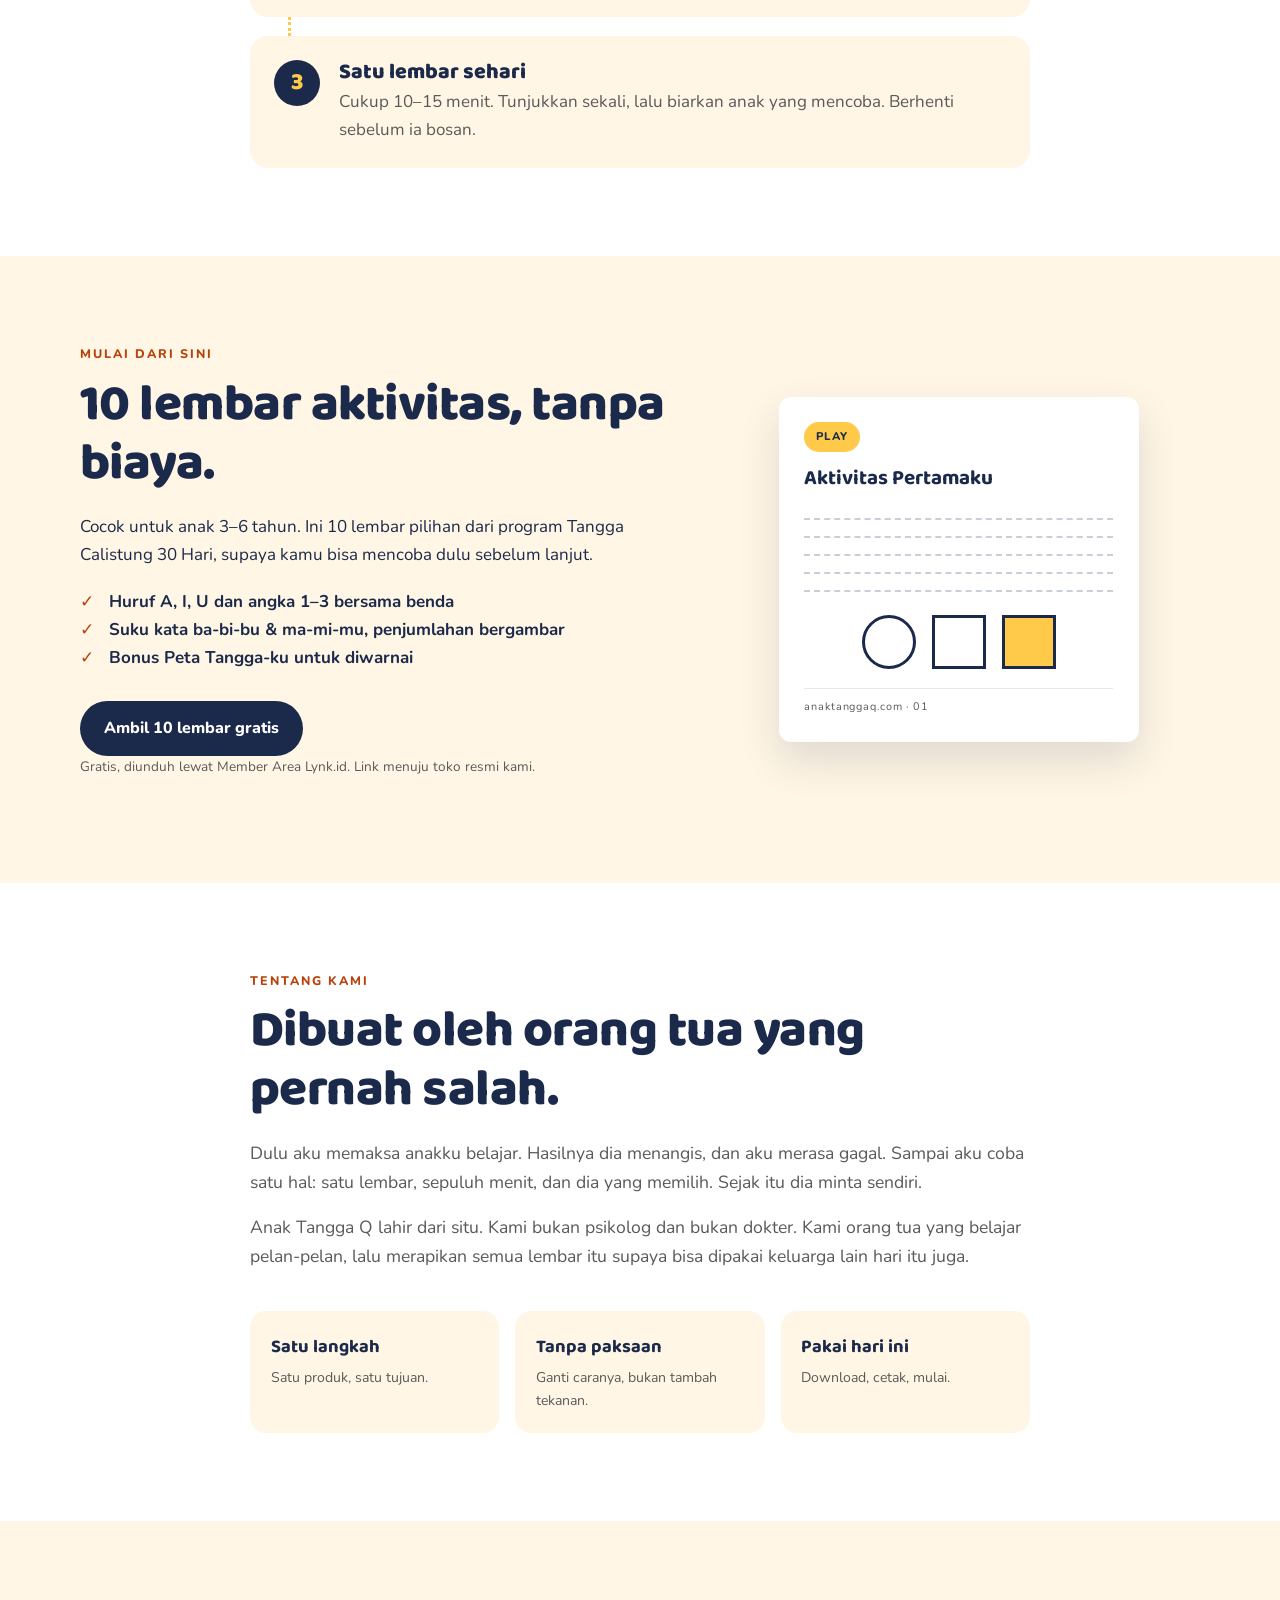
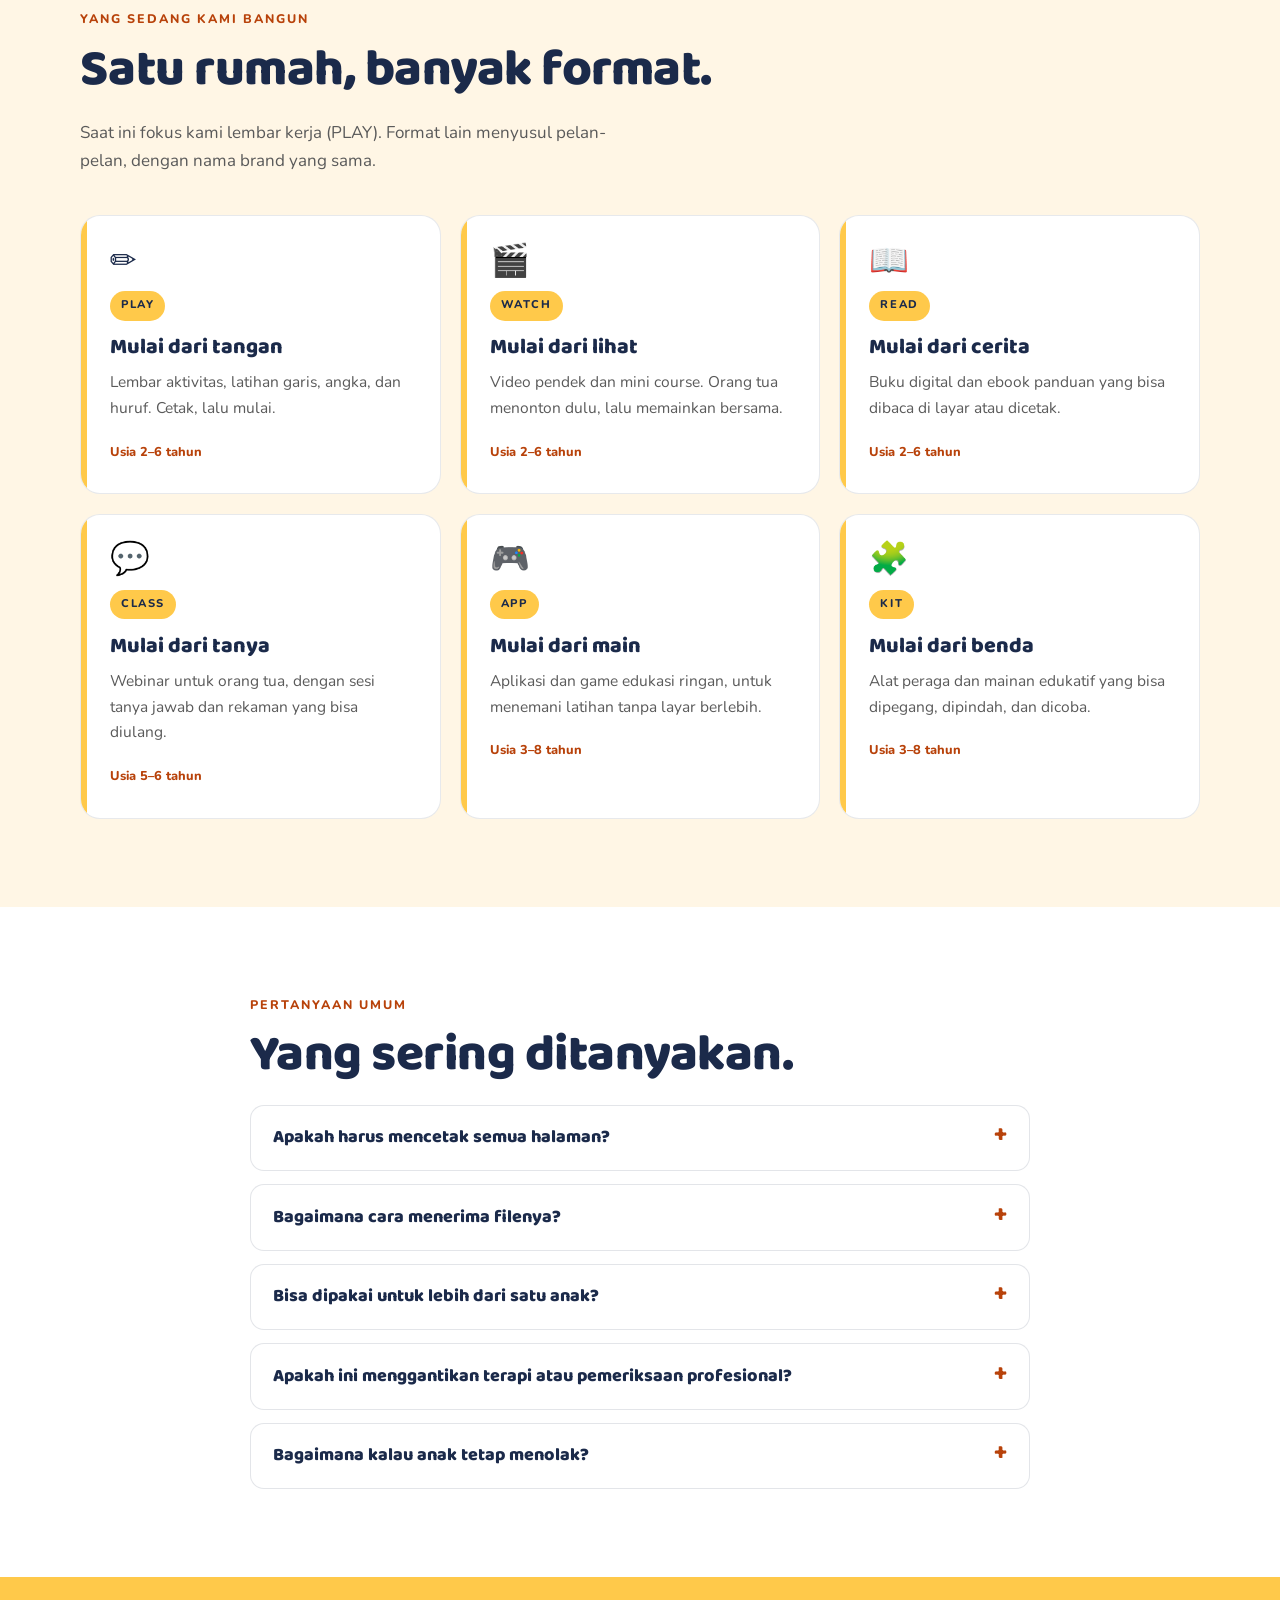
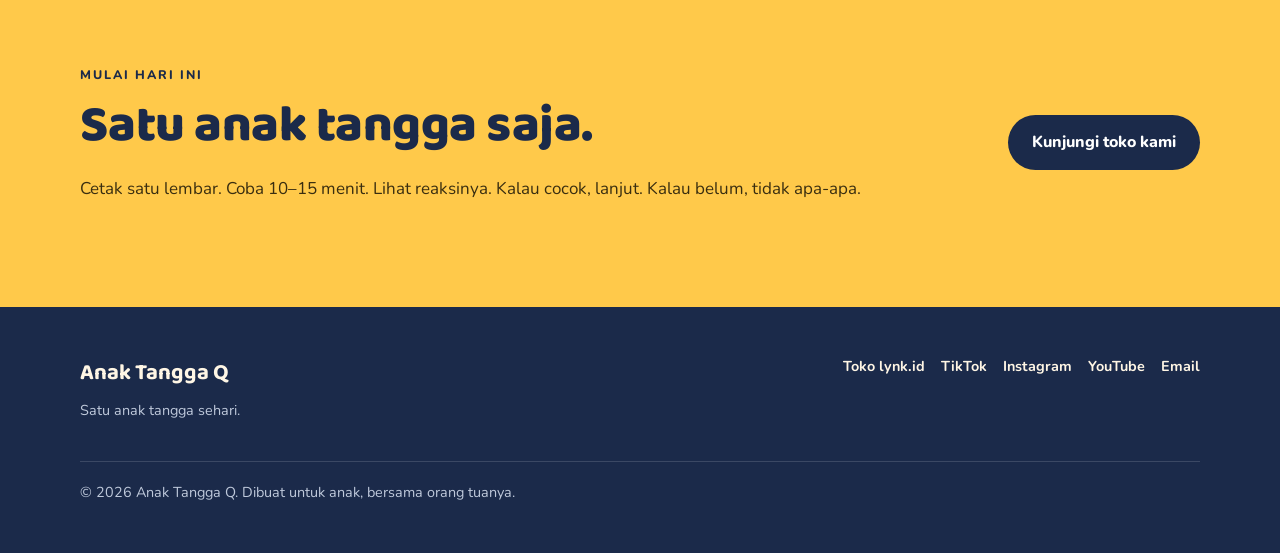
==== commit 99180adf: "Rapikan UI: produk dinaikkan, hero foto dipotong, ticker fakta, ikon produk, lini kompak Co-Authored" ====
--- a/index.html
+++ b/index.html
@@ -66,9 +66,7 @@
       <div class="float-chip c2"><b>PDF A4</b><span>siap cetak</span></div>
     </div>
   </div>
-  <div class="ticker" aria-hidden="true">
-    <span>PLAY</span><i></i><span>WATCH</span><i></i><span>READ</span><i></i><span>CLASS</span><i></i><span>APP</span><i></i><span>KIT</span>
-  </div>
+  <div class="ticker"><span>MULAI GRATIS</span><i></i><span>34 + 71 HALAMAN</span><i></i><span>6 DUNIA PETUALANGAN</span><i></i><span>USIA 3–6 TAHUN</span></div>
 </section>
 
 <section class="section" id="masalah">
@@ -87,54 +85,7 @@
     </div>
   </div>
 </section>
-
-<section class="section cream" id="lini">
-  <div class="wrap">
-    <p class="kicker">Enam lini, satu rumah</p>
-    <h2>Belajar anak, dalam banyak format.</h2>
-    <p class="section-lede">Nama brandnya tidak pernah berubah. Formatnya yang menyesuaikan kebutuhan anak di tiap tahap.</p>
-    <div class="grid3">
-      <article class="line-card">
-        <span class="ico" aria-hidden="true">✏️</span><span class="badge">PLAY</span>
-        <h3>Mulai dari tangan</h3>
-        <p>Lembar aktivitas, latihan garis, angka, dan huruf. Cetak, lalu mulai.</p>
-        <span class="age">Usia 2–6 tahun</span>
-      </article>
-      <article class="line-card">
-        <span class="ico" aria-hidden="true">🎬</span><span class="badge">WATCH</span>
-        <h3>Mulai dari lihat</h3>
-        <p>Video pendek dan mini course. Orang tua menonton dulu, lalu memainkan bersama.</p>
-        <span class="age">Usia 2–6 tahun</span>
-      </article>
-      <article class="line-card">
-        <span class="ico" aria-hidden="true">📖</span><span class="badge">READ</span>
-        <h3>Mulai dari cerita</h3>
-        <p>Buku digital dan ebook panduan yang bisa dibaca di layar atau dicetak.</p>
-        <span class="age">Usia 2–6 tahun</span>
-      </article>
-      <article class="line-card">
-        <span class="ico" aria-hidden="true">💬</span><span class="badge">CLASS</span>
-        <h3>Mulai dari tanya</h3>
-        <p>Webinar untuk orang tua, dengan sesi tanya jawab dan rekaman yang bisa diulang.</p>
-        <span class="age">Usia 5–6 tahun</span>
-      </article>
-      <article class="line-card">
-        <span class="ico" aria-hidden="true">🎮</span><span class="badge">APP</span>
-        <h3>Mulai dari main</h3>
-        <p>Aplikasi dan game edukasi ringan, untuk menemani latihan tanpa layar berlebih.</p>
-        <span class="age">Usia 3–8 tahun</span>
-      </article>
-      <article class="line-card">
-        <span class="ico" aria-hidden="true">🧩</span><span class="badge">KIT</span>
-        <h3>Mulai dari benda</h3>
-        <p>Alat peraga dan mainan edukatif yang bisa dipegang, dipindah, dan dicoba.</p>
-        <span class="age">Usia 3–8 tahun</span>
-      </article>
-    </div>
-  </div>
-</section>
-
-<section class="section" id="produk">
+<section class="section cream" id="produk">
   <div class="wrap">
     <p class="kicker">Produk</p>
     <h2>Mulai gratis, lanjut sesuai kebutuhan.</h2>
@@ -142,7 +93,7 @@
     <div class="offers">
       <article class="offer best">
         <span class="ribbon">Paling hemat</span>
-        <span class="badge">PAKET HEMAT</span>
+        <span class="offer-ico" aria-hidden="true">🎁</span><span class="badge">PAKET HEMAT</span>
         <h3>Calistung 30 Hari + Petualangan 60 Hari</h3>
         <p>Dua program Anak Tangga Q dalam satu paket: 106 halaman, termasuk Peta Tangga, Peta Petualangan, 2 sertifikat, dan panduan Ayah/Bunda.</p>
         <ul class="checks"><li>Usia 3–6 tahun</li><li>Saran pakai: 1 lembar Calistung + 1 lembar Petualangan per hari</li><li>Beli terpisah Rp 78.000, di paket ini lebih hemat</li></ul>
@@ -150,7 +101,7 @@
         <a class="btn btn-primary" href="https://lynk.id/riezkygroup/el872722048g" target="_blank" rel="noopener">Ambil Paket Hemat</a>
       </article>
       <article class="offer">
-        <span class="badge">CALISTUNG</span>
+        <span class="offer-ico" aria-hidden="true">📘</span><span class="badge">CALISTUNG</span>
         <h3>Tangga Calistung 30 Hari</h3>
         <p class="age">Siap masuk SD · usia 4–6 tahun</p>
         <p>34 halaman: huruf, angka 1–10, suku kata, sampai penjumlahan bergambar. Bonus Panduan Ayah/Bunda, Peta Tangga-ku, dan Sertifikat Juara Tangga.</p>
@@ -158,7 +109,7 @@
         <a class="btn btn-ghost" href="https://lynk.id/riezkygroup/j68l4xrxqyed" target="_blank" rel="noopener">Lihat Calistung 30 Hari</a>
       </article>
       <article class="offer">
-        <span class="badge">PETUALANGAN</span>
+        <span class="offer-ico" aria-hidden="true">🗺️</span><span class="badge">PETUALANGAN</span>
         <h3>Petualangan Tangga 60 Hari</h3>
         <p class="age">Logika, motorik &amp; kreativitas · usia 3–6 tahun</p>
         <p>71 halaman, 6 dunia petualangan: labirin, jejak garis, pola, hubungkan titik, sudoku bentuk, dan cermin ajaib. Melatih fokus tanpa gadget.</p>
@@ -169,7 +120,6 @@
     <p class="micro center">Belum yakin? <a class="sample-link" href="#gratis">Coba 10 lembar gratis dulu →</a></p>
   </div>
 </section>
-
 <section class="section" id="cara">
   <div class="wrap narrow">
     <p class="kicker">Cara pakainya</p>
@@ -181,7 +131,6 @@
     </ol>
   </div>
 </section>
-
 <section class="section gratis" id="gratis">
   <div class="wrap cta-box">
     <div>
@@ -197,14 +146,13 @@
       <p class="micro">Gratis, diunduh lewat Member Area Lynk.id. Link menuju toko resmi kami.</p>
     </div>
     <div class="paper" aria-hidden="true">
-      <div class="paper-top"><span class="paper-tag">PLAY</span><b>Aktivitas Pertamaku</b></div>
+      <div class="paper-top"><span class="paper-tag badge">PLAY</span><b>Aktivitas Pertamaku</b></div>
       <div class="paper-lines"><i></i><i></i><i></i><i></i><i></i></div>
       <div class="paper-shape"><span></span><span></span><span></span></div>
       <div class="paper-foot">anaktanggaq.com · 01</div>
     </div>
   </div>
 </section>
-
 <section class="section" id="tentang">
   <div class="wrap narrow">
     <p class="kicker">Tentang kami</p>
@@ -218,8 +166,52 @@
     </div>
   </div>
 </section>
-
-<section class="section cream" id="faq">
+<section class="section cream" id="lini">
+  <div class="wrap">
+    <p class="kicker">Yang sedang kami bangun</p>
+    <h2>Satu rumah, banyak format.</h2>
+    <p class="section-lede">Saat ini fokus kami lembar kerja (PLAY). Format lain menyusul pelan-pelan, dengan nama brand yang sama.</p>
+    <div class="grid3">
+      <article class="line-card">
+        <span class="ico" aria-hidden="true">✏️</span><span class="badge">PLAY</span>
+        <h3>Mulai dari tangan</h3>
+        <p>Lembar aktivitas, latihan garis, angka, dan huruf. Cetak, lalu mulai.</p>
+        <span class="age">Usia 2–6 tahun</span>
+      </article>
+      <article class="line-card">
+        <span class="ico" aria-hidden="true">🎬</span><span class="badge">WATCH</span>
+        <h3>Mulai dari lihat</h3>
+        <p>Video pendek dan mini course. Orang tua menonton dulu, lalu memainkan bersama.</p>
+        <span class="age">Usia 2–6 tahun</span>
+      </article>
+      <article class="line-card">
+        <span class="ico" aria-hidden="true">📖</span><span class="badge">READ</span>
+        <h3>Mulai dari cerita</h3>
+        <p>Buku digital dan ebook panduan yang bisa dibaca di layar atau dicetak.</p>
+        <span class="age">Usia 2–6 tahun</span>
+      </article>
+      <article class="line-card">
+        <span class="ico" aria-hidden="true">💬</span><span class="badge">CLASS</span>
+        <h3>Mulai dari tanya</h3>
+        <p>Webinar untuk orang tua, dengan sesi tanya jawab dan rekaman yang bisa diulang.</p>
+        <span class="age">Usia 5–6 tahun</span>
+      </article>
+      <article class="line-card">
+        <span class="ico" aria-hidden="true">🎮</span><span class="badge">APP</span>
+        <h3>Mulai dari main</h3>
+        <p>Aplikasi dan game edukasi ringan, untuk menemani latihan tanpa layar berlebih.</p>
+        <span class="age">Usia 3–8 tahun</span>
+      </article>
+      <article class="line-card">
+        <span class="ico" aria-hidden="true">🧩</span><span class="badge">KIT</span>
+        <h3>Mulai dari benda</h3>
+        <p>Alat peraga dan mainan edukatif yang bisa dipegang, dipindah, dan dicoba.</p>
+        <span class="age">Usia 3–8 tahun</span>
+      </article>
+    </div>
+  </div>
+</section>
+<section class="section" id="faq">
   <div class="wrap narrow">
     <p class="kicker">Pertanyaan umum</p>
     <h2>Yang sering ditanyakan.</h2>
--- a/styles.css
+++ b/styles.css
@@ -20,7 +20,7 @@
   -webkit-font-smoothing:antialiased;
 }
 h1,h2,h3,.brand{font-family:"Baloo 2",Nunito,sans-serif;line-height:1.15;margin:0}
-h1{font-size:clamp(2.9rem,7vw,5.6rem);font-weight:800;letter-spacing:-.02em}
+h1{font-size:clamp(2.7rem,6vw,4.6rem);font-weight:800;letter-spacing:-.02em}
 h1 em{font-style:normal;color:var(--orange);background:linear-gradient(transparent 62%,rgba(255,201,74,.55) 0);padding:0 .08em}
 h2{font-size:clamp(2rem,4vw,3.2rem);font-weight:800;letter-spacing:-.01em}
 h3{font-size:1.35rem;font-weight:800}
@@ -66,7 +66,7 @@
 .ticker{display:flex;align-items:center;justify-content:center;gap:1.4rem;padding:1rem;background:var(--navy);color:var(--cream);font-size:.78rem;font-weight:800;letter-spacing:.2em;overflow:hidden;white-space:nowrap}
 .ticker i{width:5px;height:5px;background:var(--yellow);border-radius:50%}
 
-.hero-photo{width:100%;height:auto;display:block;border-radius:24px;box-shadow:0 24px 60px rgba(27,42,74,.18)}
+.hero-photo{width:100%;aspect-ratio:4/3.4;object-fit:cover;object-position:78% 50%;display:block;border-radius:24px;box-shadow:0 24px 60px rgba(27,42,74,.18)}
 .video-box{margin-top:2rem;border-radius:20px;overflow:hidden;box-shadow:0 18px 44px rgba(27,42,74,.18);background:#1B2A4A}
 .video-box video{display:block;width:100%;height:auto}
 .gallery{display:grid;grid-template-columns:repeat(2,1fr);gap:1.2rem;margin-top:2.5rem}
@@ -243,5 +243,23 @@
   *,*:before,*:after{animation:none!important;transition:none!important}
   .reveal{opacity:1;transform:none}
 }
-#cara{padding-top:0}
 .offer .badge{align-self:flex-start}
+
+.card h3{margin-bottom:.5rem}
+.paper-tag.badge{font-family:Nunito,sans-serif}
+.offer-ico{position:absolute;right:1.4rem;top:1.2rem;font-size:2.4rem;line-height:1;opacity:.95}
+.offer.best .offer-ico{top:2.4rem}
+.ticker{flex-wrap:wrap;row-gap:.4rem;white-space:normal;text-align:center}
+@media(max-width:560px){
+  .grid3{grid-template-columns:repeat(2,1fr);gap:.8rem}
+  .line-card{padding:1.1rem 1rem 1.1rem 1.3rem}
+  .line-card h3{font-size:1.05rem}
+  .line-card p{font-size:.85rem}
+  .ico{font-size:1.5rem}
+  .offer{padding:1.4rem}
+  .offer-ico{font-size:2rem}
+  .offer.best h3{font-size:1.6rem}
+  .ticker{font-size:.7rem;letter-spacing:.12em;gap:.8rem}
+  .ticker i{display:none}
+}
+@media(max-width:820px){.hero-photo{aspect-ratio:4/3}}
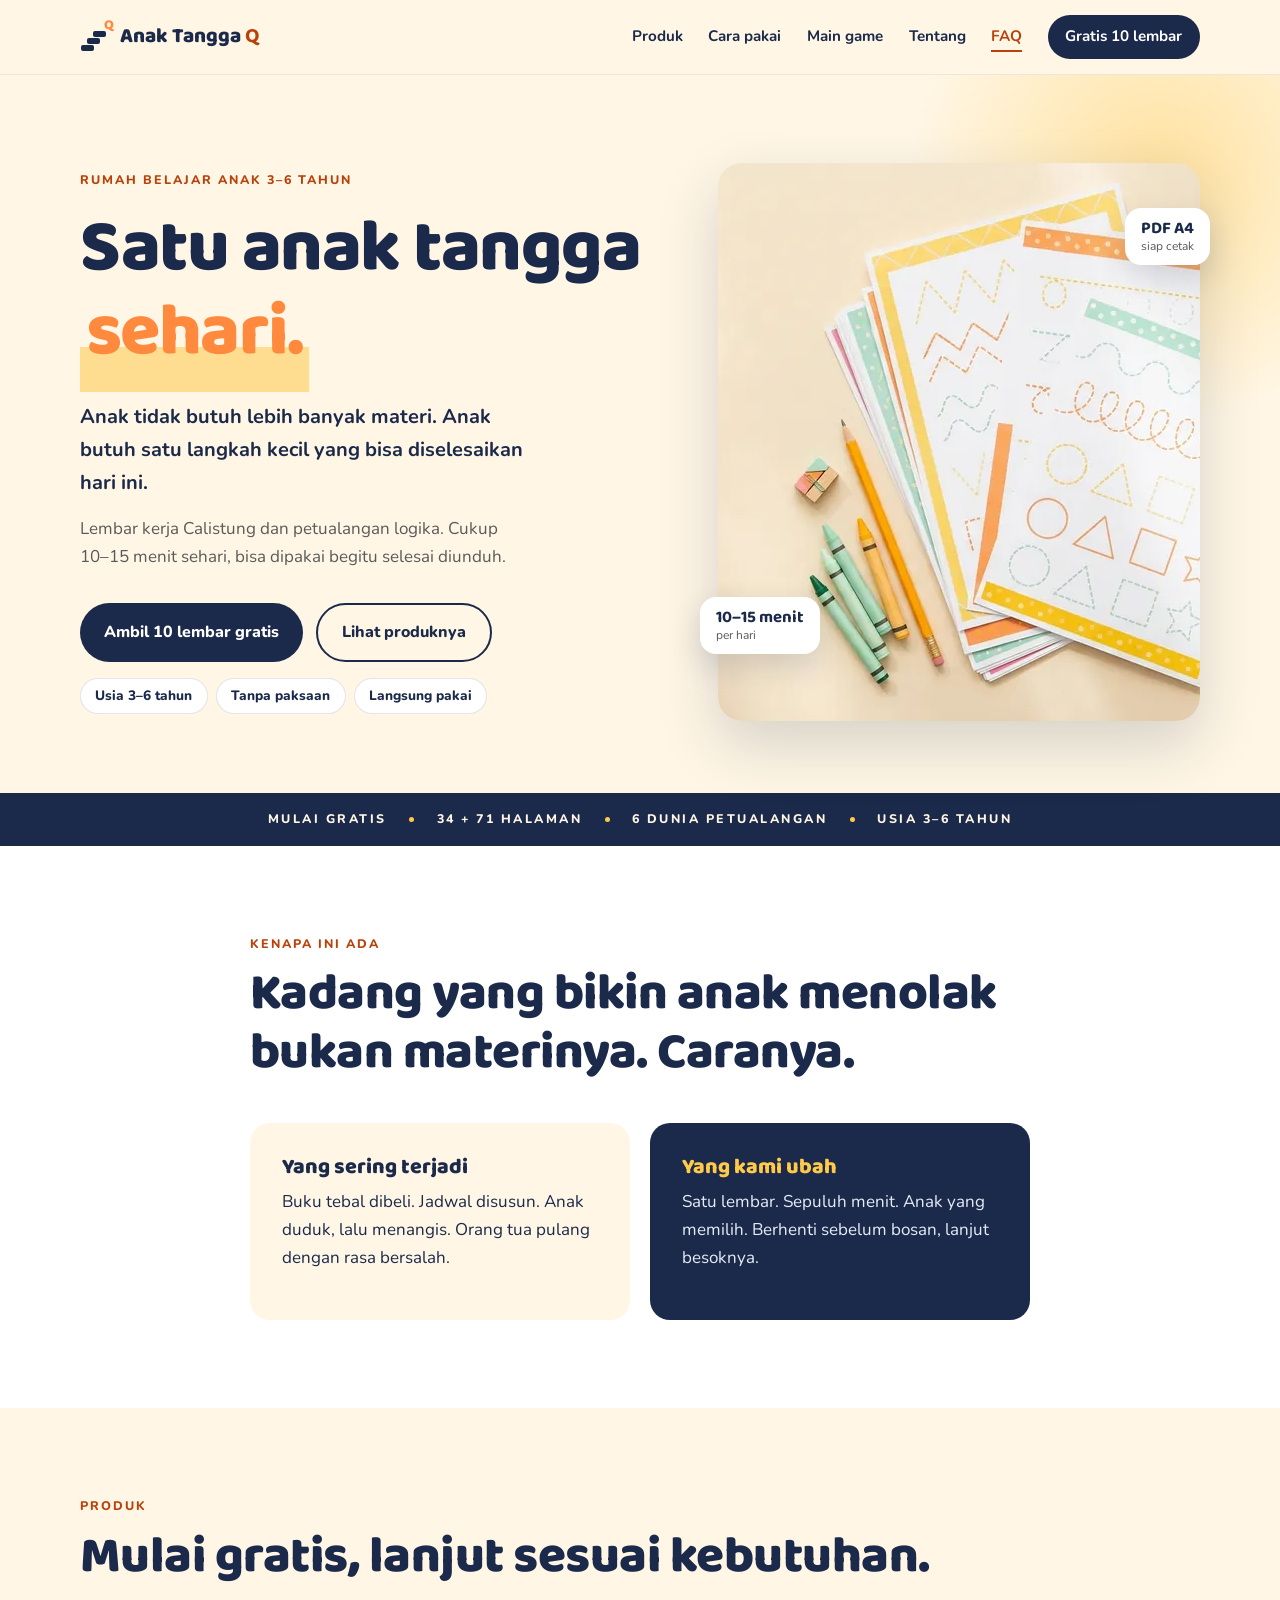
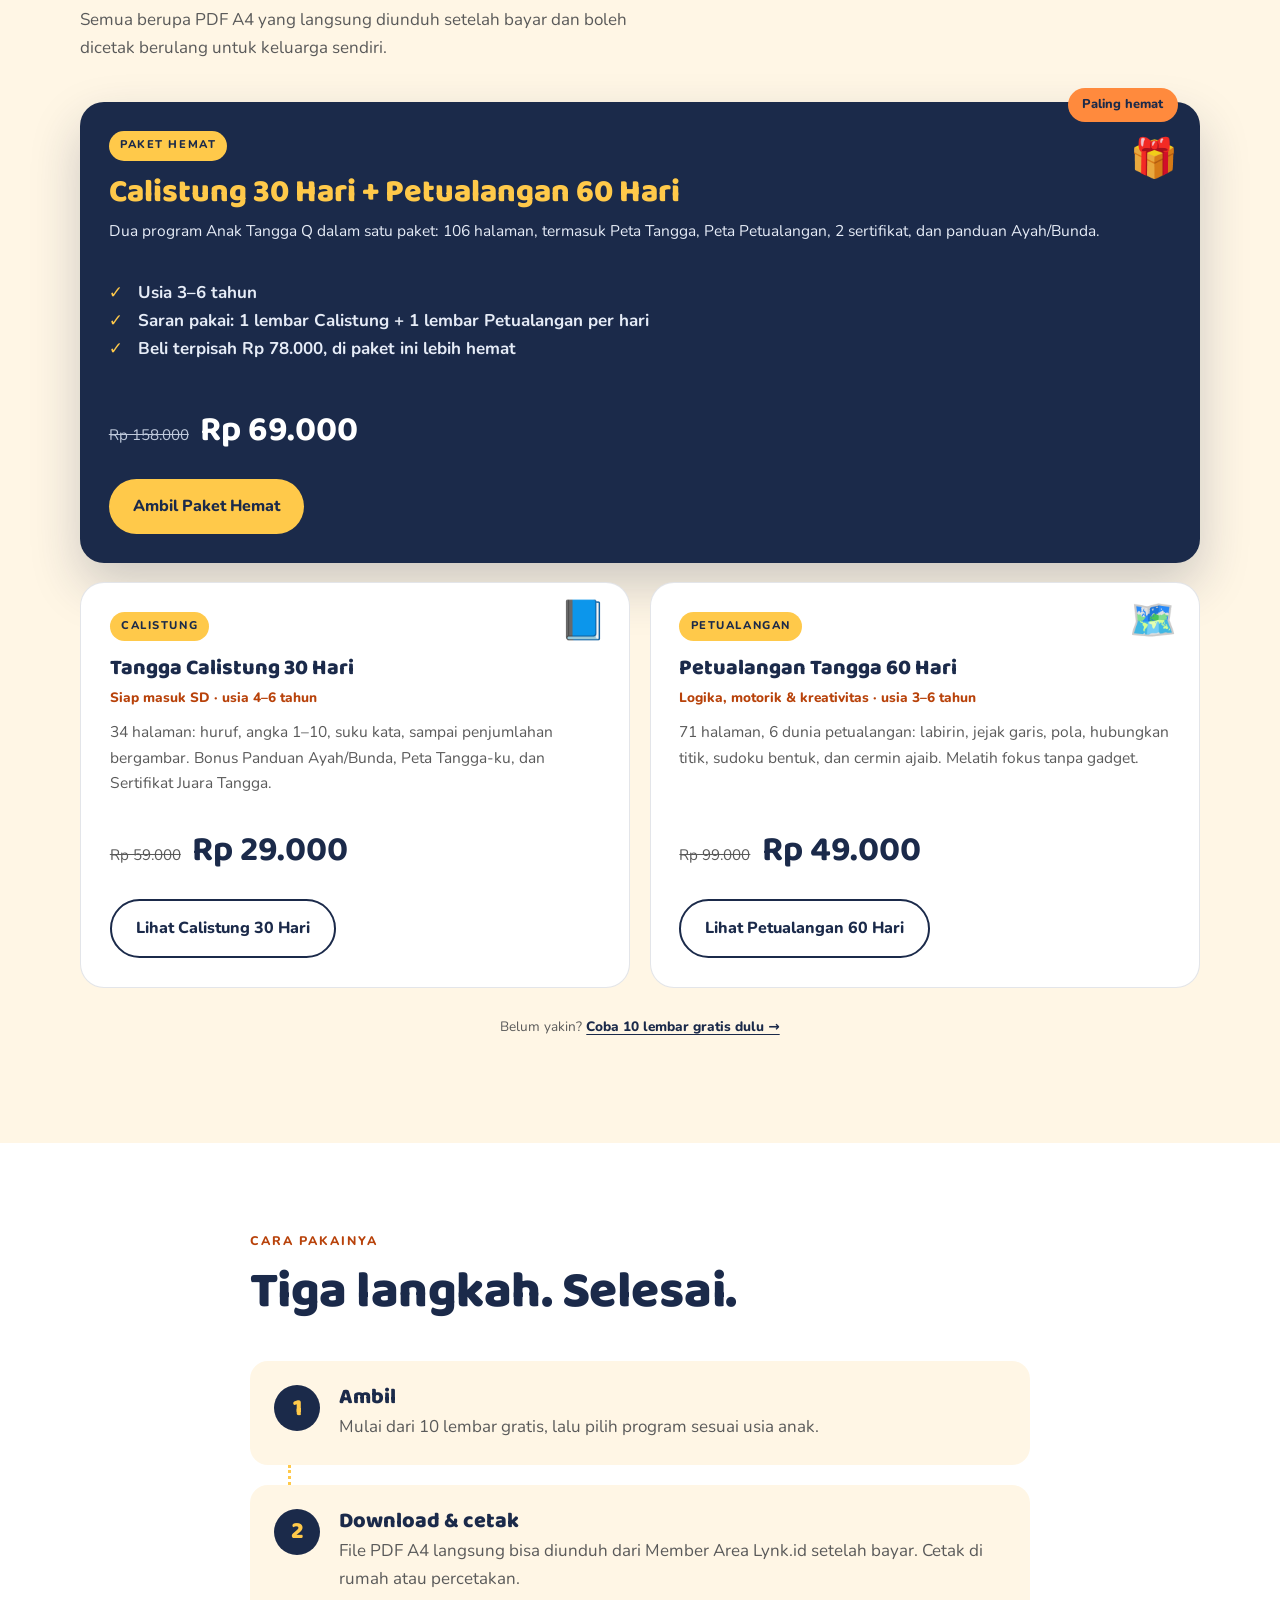
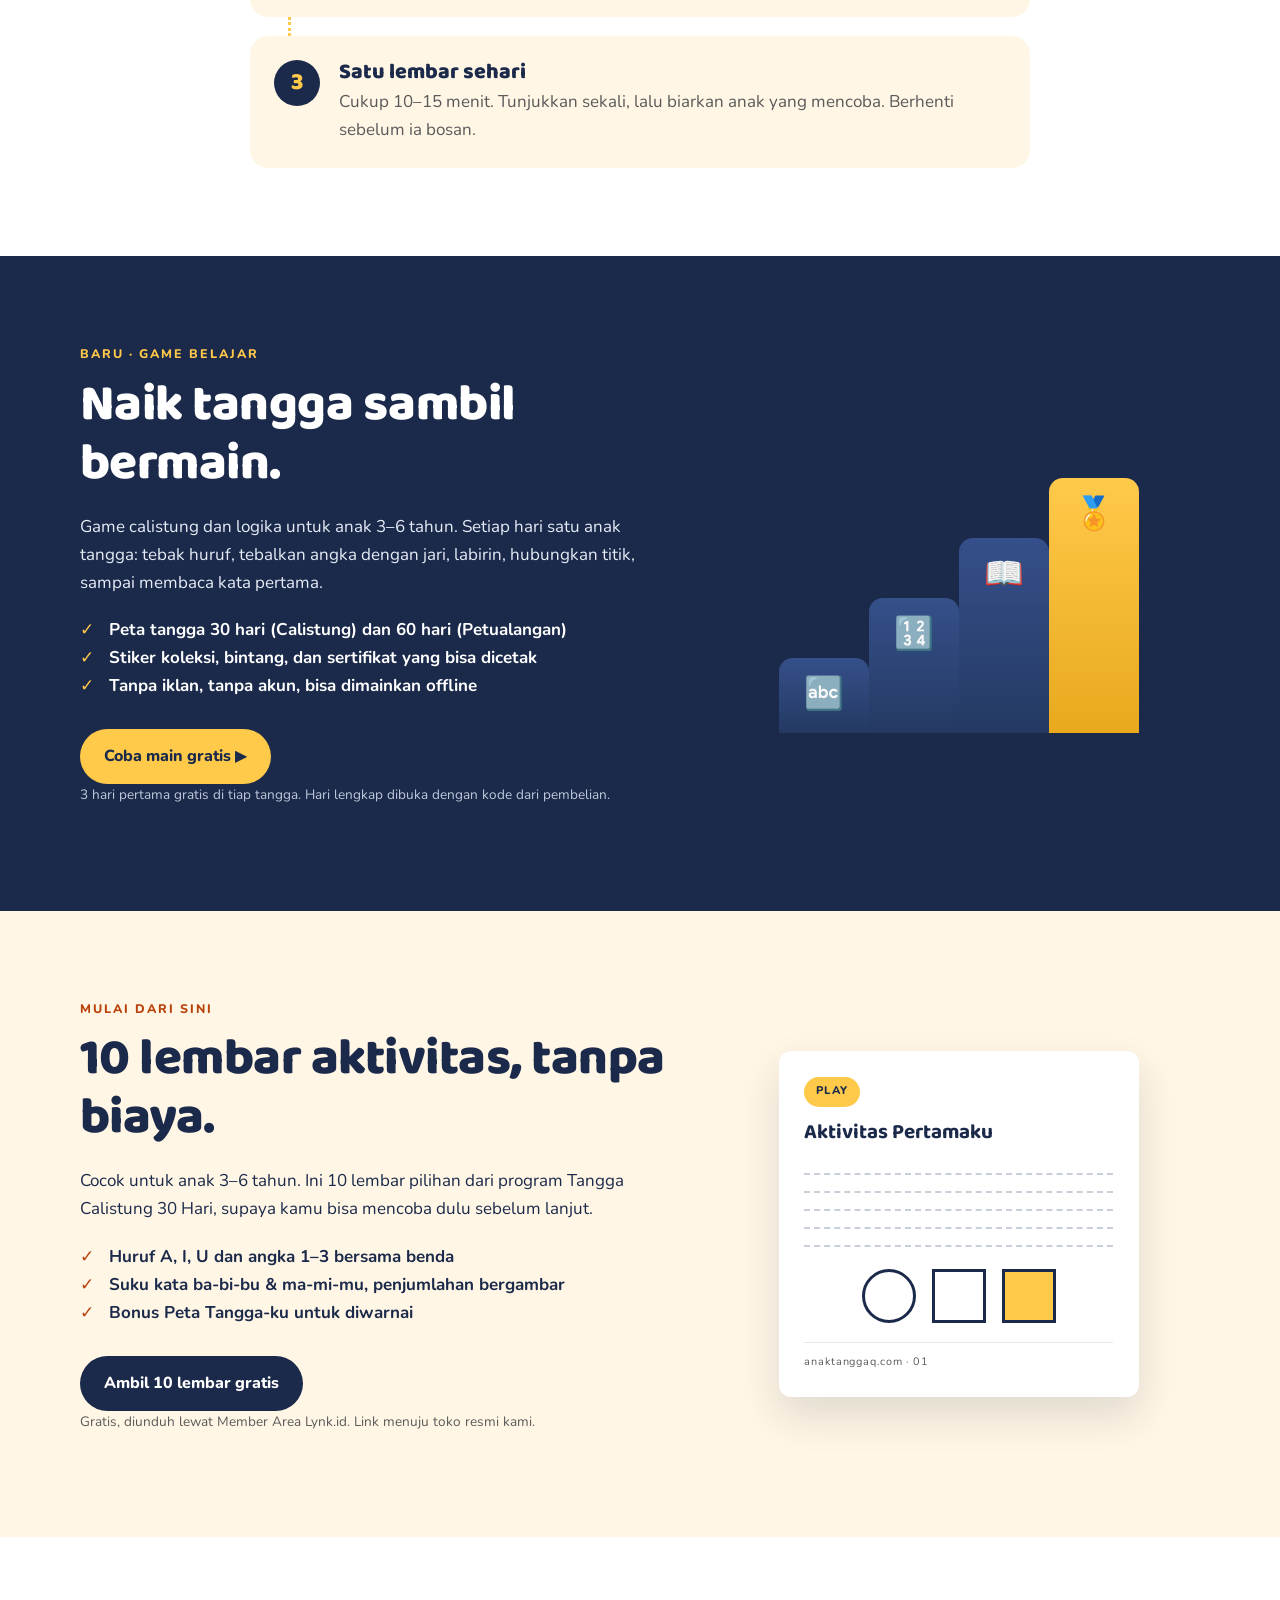
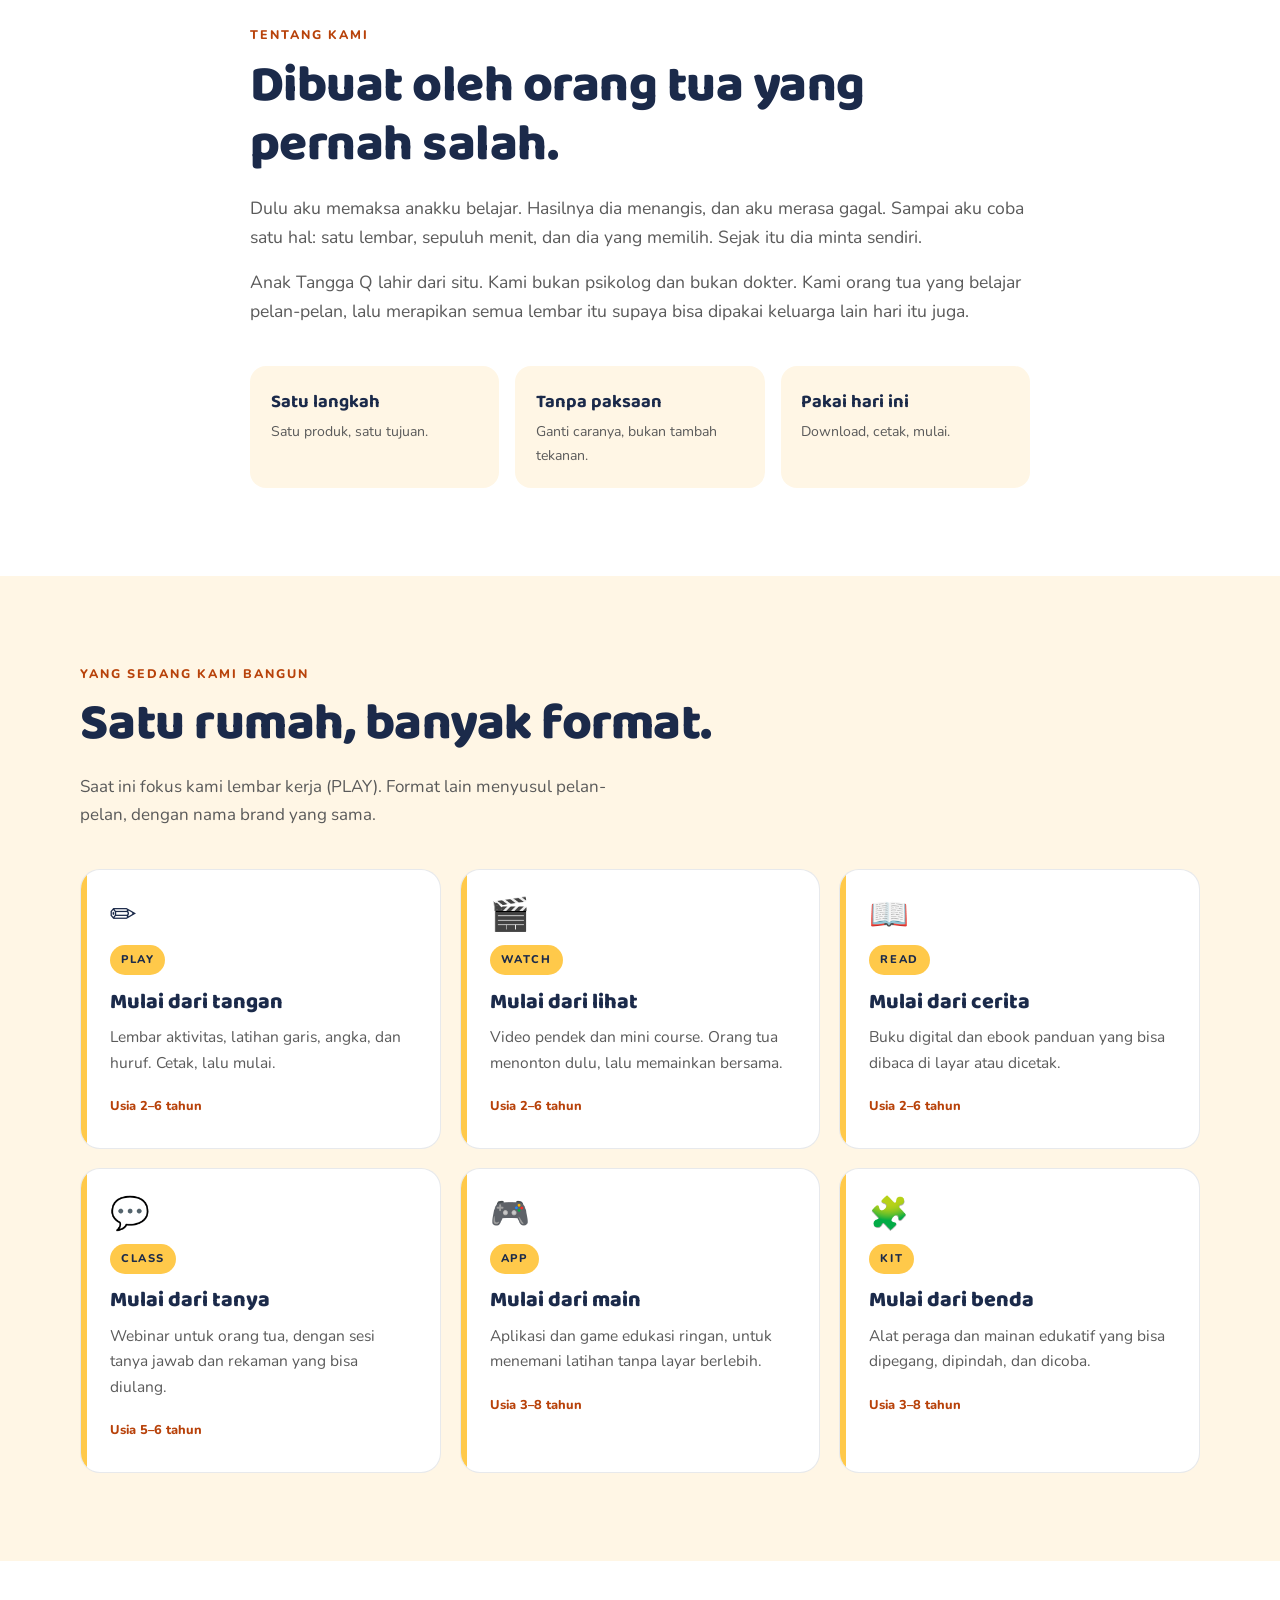
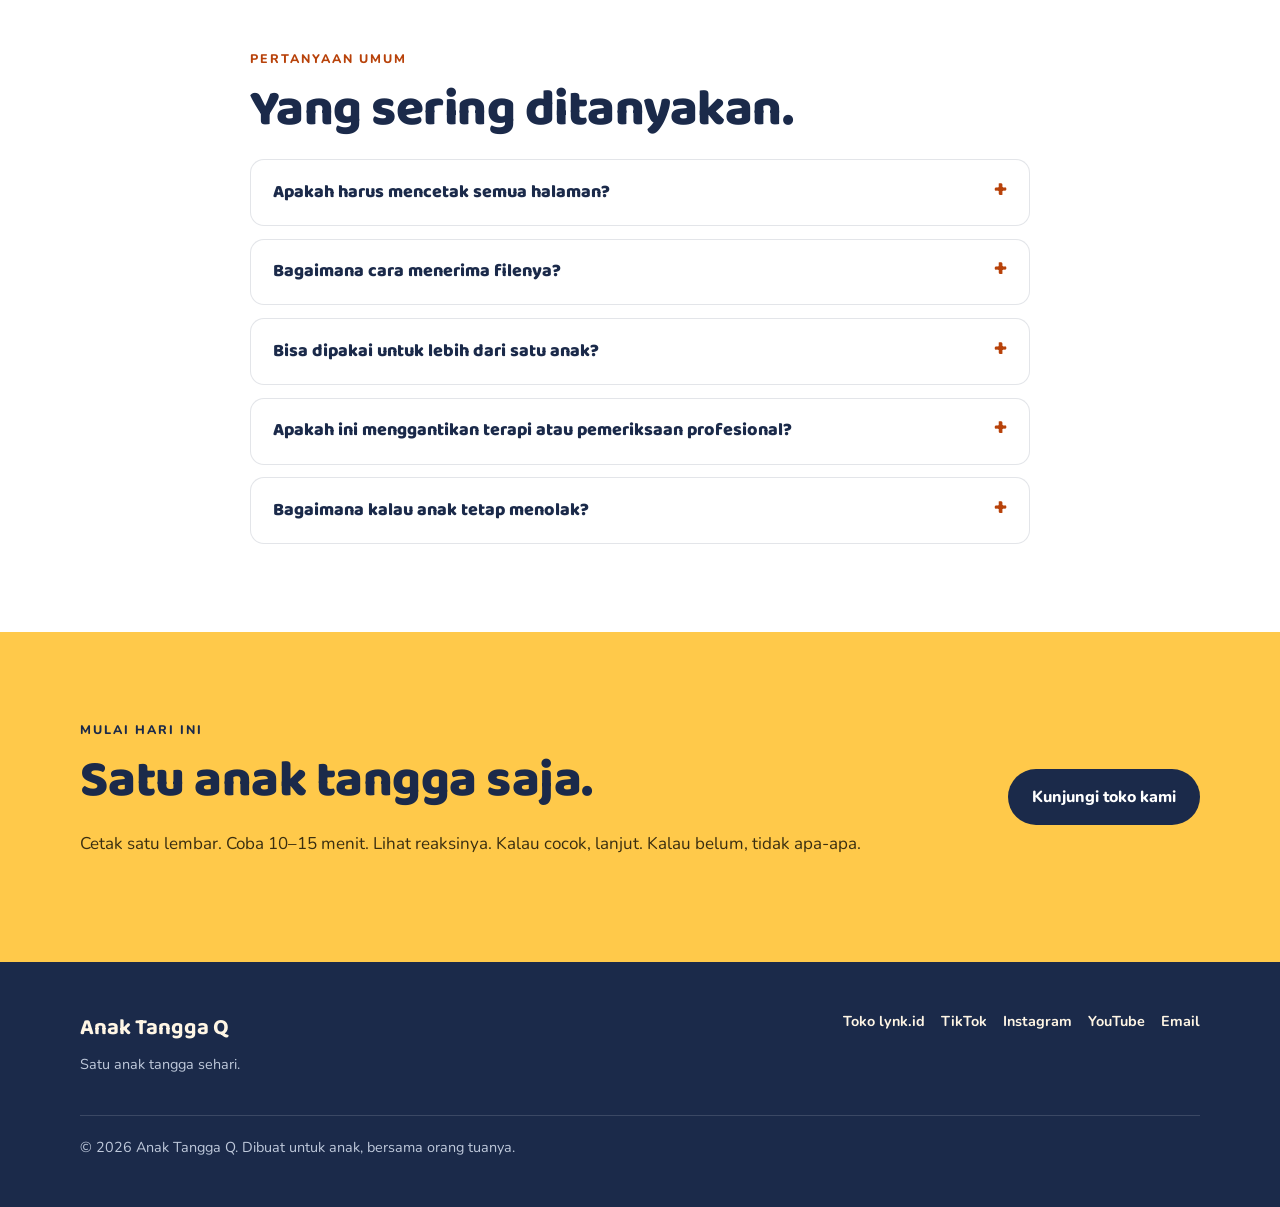
==== commit 1608a257: "Tambah game belajar Anak Tangga Q: peta tangga 30+60 hari, 19 aktivitas, stiker, sertifikat, kode ak" ====
--- a/index.html
+++ b/index.html
@@ -38,6 +38,7 @@
     <nav id="menu" aria-label="Navigasi utama">
       <a href="#produk">Produk</a>
       <a href="#cara">Cara pakai</a>
+      <a href="game/index.html">Main game</a>
       <a href="#tentang">Tentang</a>
       <a href="#faq">FAQ</a>
       <a class="nav-cta" href="#gratis">Gratis 10 lembar</a>
@@ -131,6 +132,26 @@
     </ol>
   </div>
 </section>
+<section class="section gamebanner" id="game">
+  <div class="wrap game-in">
+    <div>
+      <p class="kicker">Baru · Game belajar</p>
+      <h2>Naik tangga sambil bermain.</h2>
+      <p>Game calistung dan logika untuk anak 3–6 tahun. Setiap hari satu anak tangga: tebak huruf, tebalkan angka dengan jari, labirin, hubungkan titik, sampai membaca kata pertama.</p>
+      <ul class="checks">
+        <li>Peta tangga 30 hari (Calistung) dan 60 hari (Petualangan)</li>
+        <li>Stiker koleksi, bintang, dan sertifikat yang bisa dicetak</li>
+        <li>Tanpa iklan, tanpa akun, bisa dimainkan offline</li>
+      </ul>
+      <a class="btn btn-light" href="game/index.html">Coba main gratis ▶</a>
+      <p class="micro">3 hari pertama gratis di tiap tangga. Hari lengkap dibuka dengan kode dari pembelian.</p>
+    </div>
+    <div class="game-art" aria-hidden="true">
+      <div class="gstep g1"><span>🔤</span></div><div class="gstep g2"><span>🔢</span></div><div class="gstep g3"><span>📖</span></div><div class="gstep g4"><span>🏅</span></div>
+    </div>
+  </div>
+</section>
+
 <section class="section gratis" id="gratis">
   <div class="wrap cta-box">
     <div>
--- a/styles.css
+++ b/styles.css
@@ -263,3 +263,17 @@
   .ticker i{display:none}
 }
 @media(max-width:820px){.hero-photo{aspect-ratio:4/3}}
+
+/* game banner */
+.gamebanner{background:var(--navy);color:#fff}
+.gamebanner h2{color:#fff}.gamebanner p{color:#E6ECF7}.gamebanner .kicker{color:var(--yellow)}
+.gamebanner .checks li{color:#fff}.gamebanner .checks li:before{color:var(--yellow)}
+.gamebanner .btn-light{background:var(--yellow);color:var(--navy)}.gamebanner .btn-light:hover{background:#fff}
+.gamebanner .micro{color:#BFC9DB}
+.game-in{display:grid;grid-template-columns:1.1fr .9fr;gap:3rem;align-items:center}
+.game-art{position:relative;height:300px;max-width:360px;justify-self:center;width:100%}
+.gstep{position:absolute;bottom:0;width:25%;border-radius:14px 14px 0 0;background:linear-gradient(#35508a,#243a63);display:flex;justify-content:center;padding-top:.6rem;font-size:2rem}
+.g1{left:0;height:25%}.g2{left:25%;height:45%}.g3{left:50%;height:65%}.g4{left:75%;height:85%;background:linear-gradient(var(--yellow),#e8a91d)}
+.gstep span{animation:bob 3s ease-in-out infinite}.g2 span{animation-delay:.3s}.g3 span{animation-delay:.6s}.g4 span{animation-delay:.9s}
+@keyframes bob{50%{transform:translateY(-6px)}}
+@media(max-width:820px){.game-in{grid-template-columns:1fr}.game-art{height:200px}}
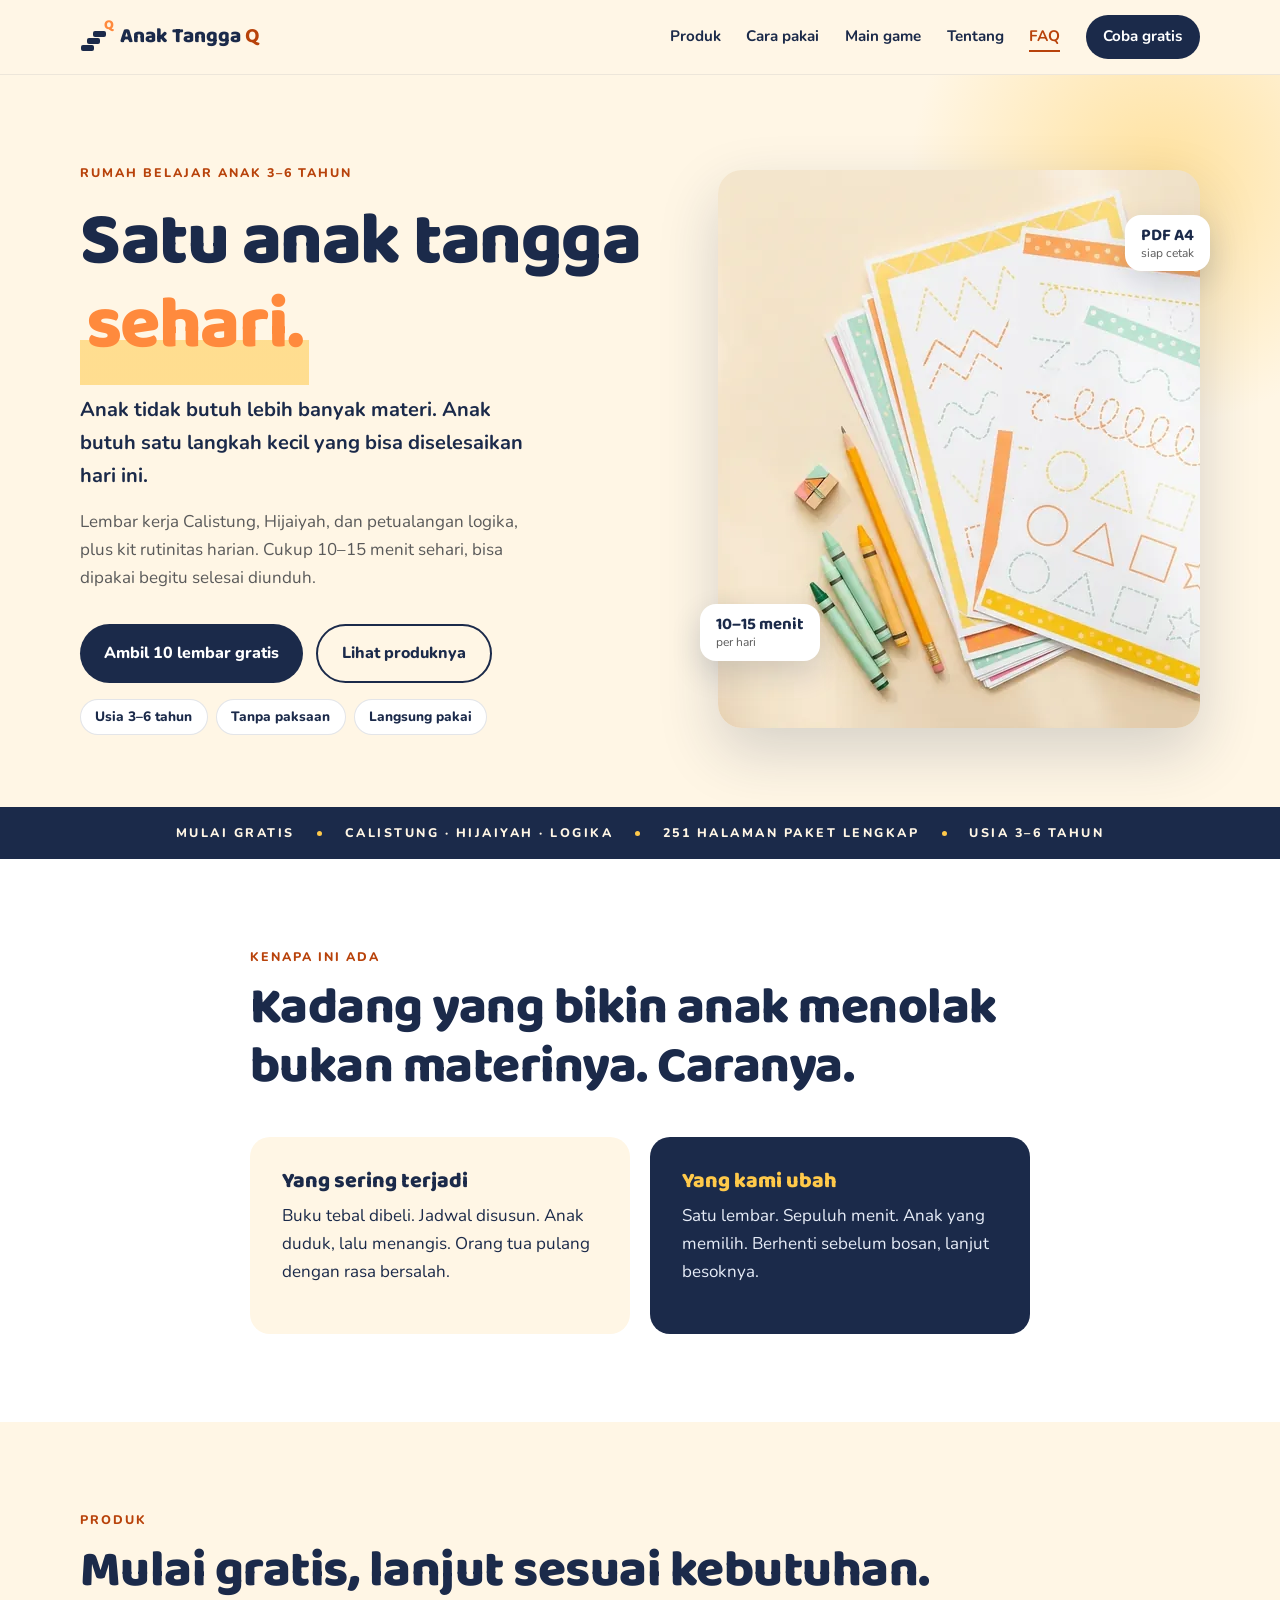
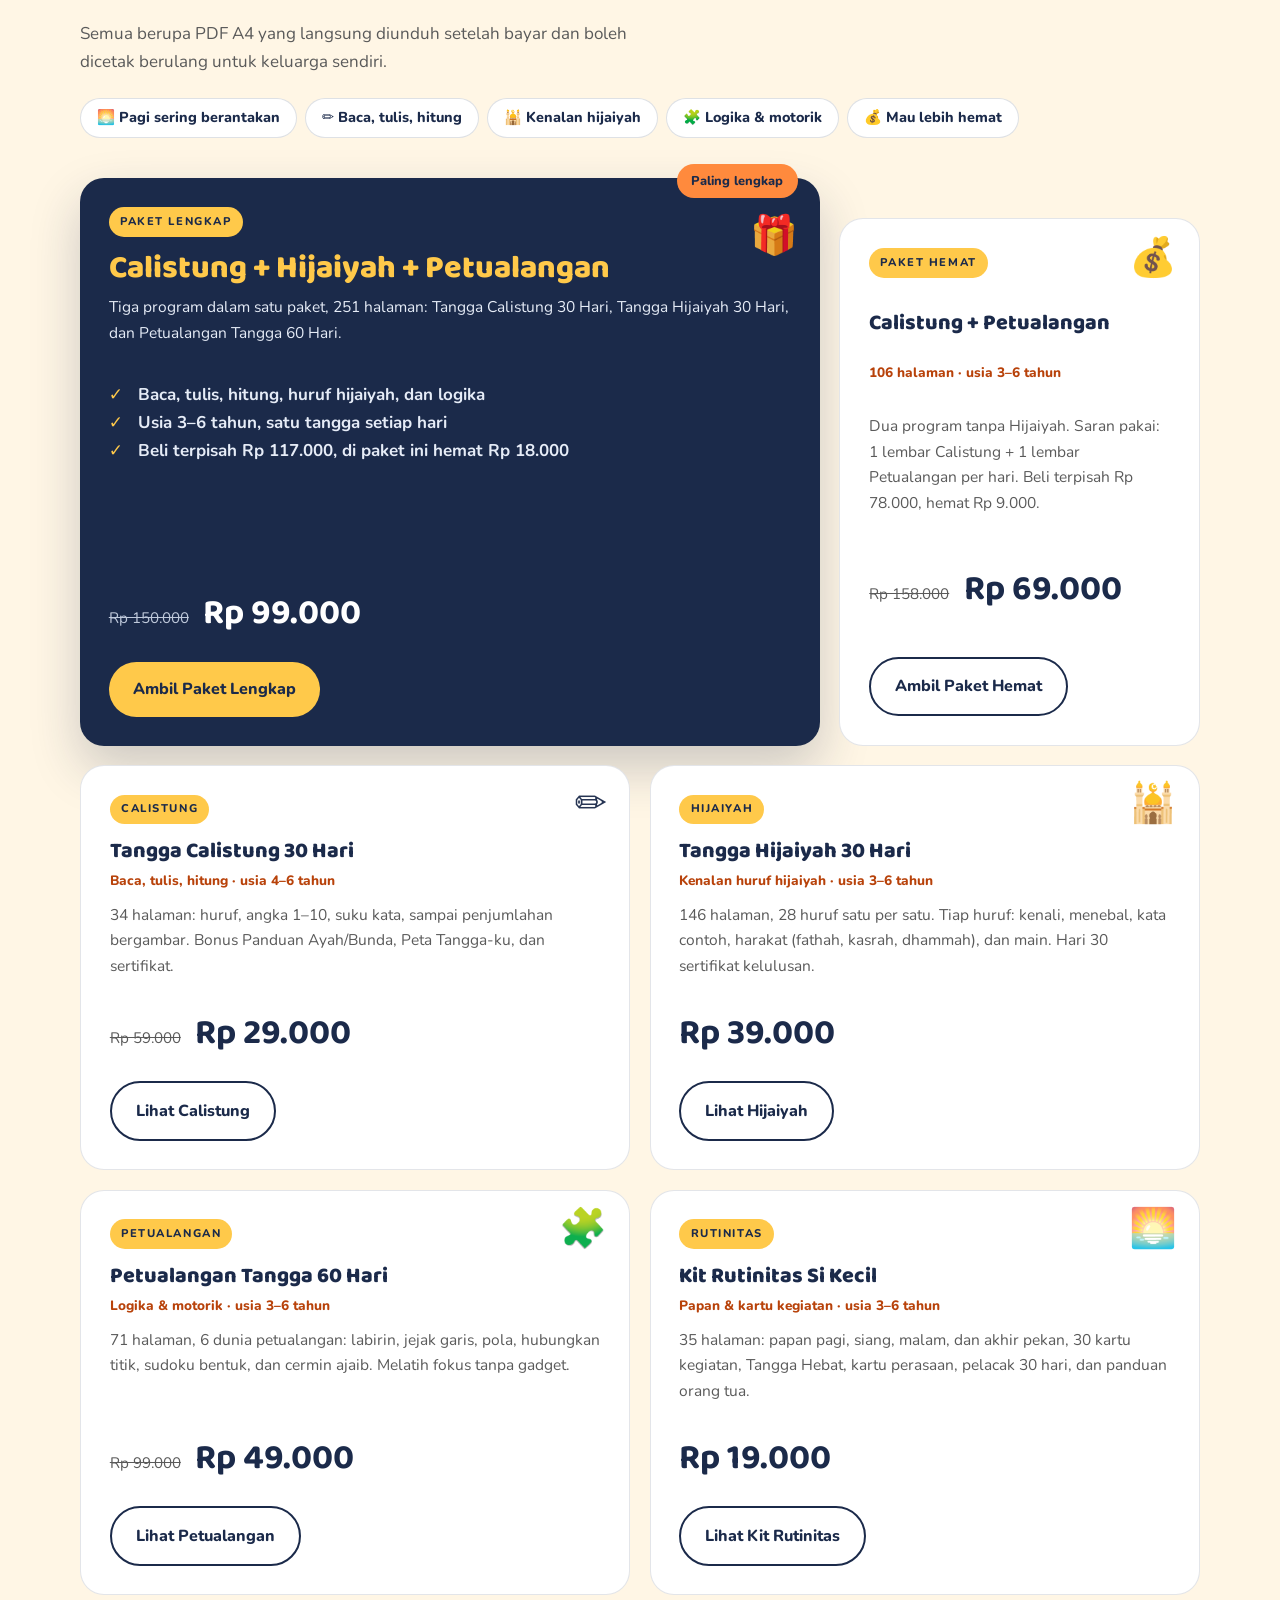
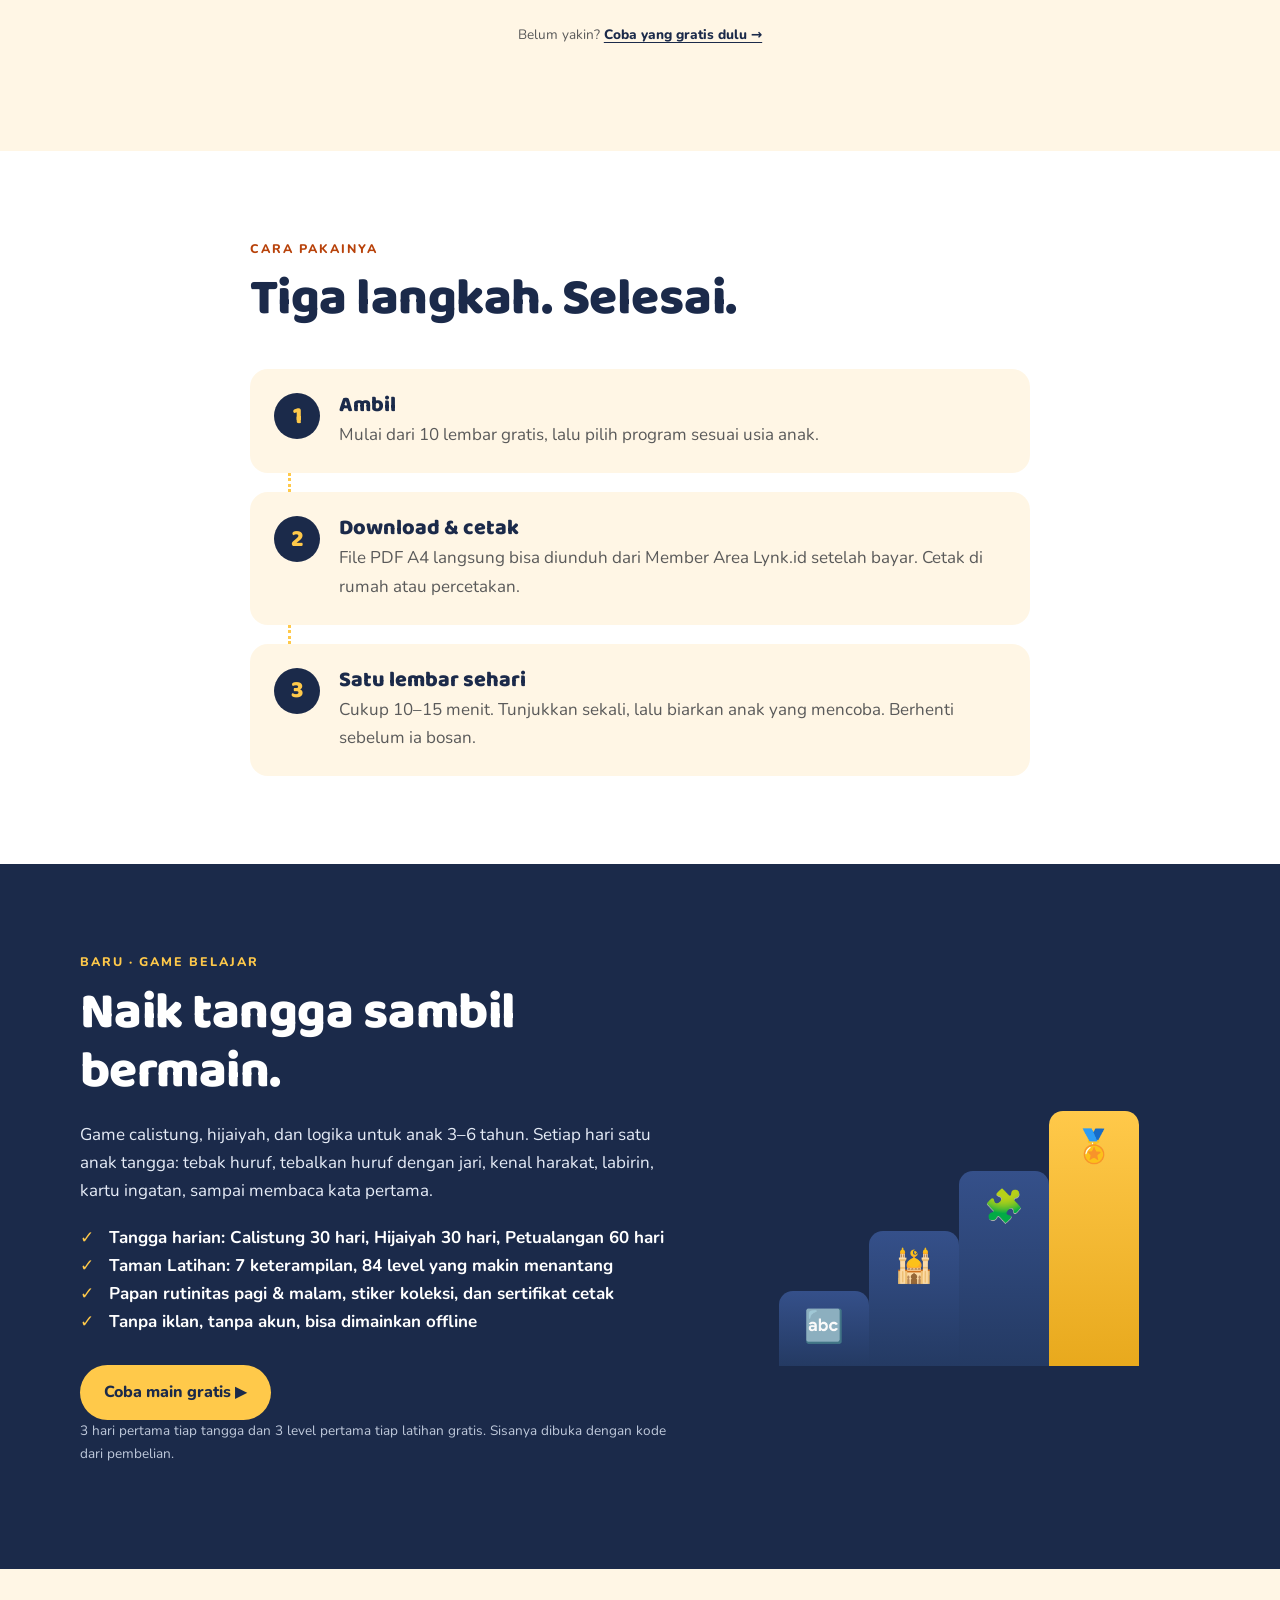
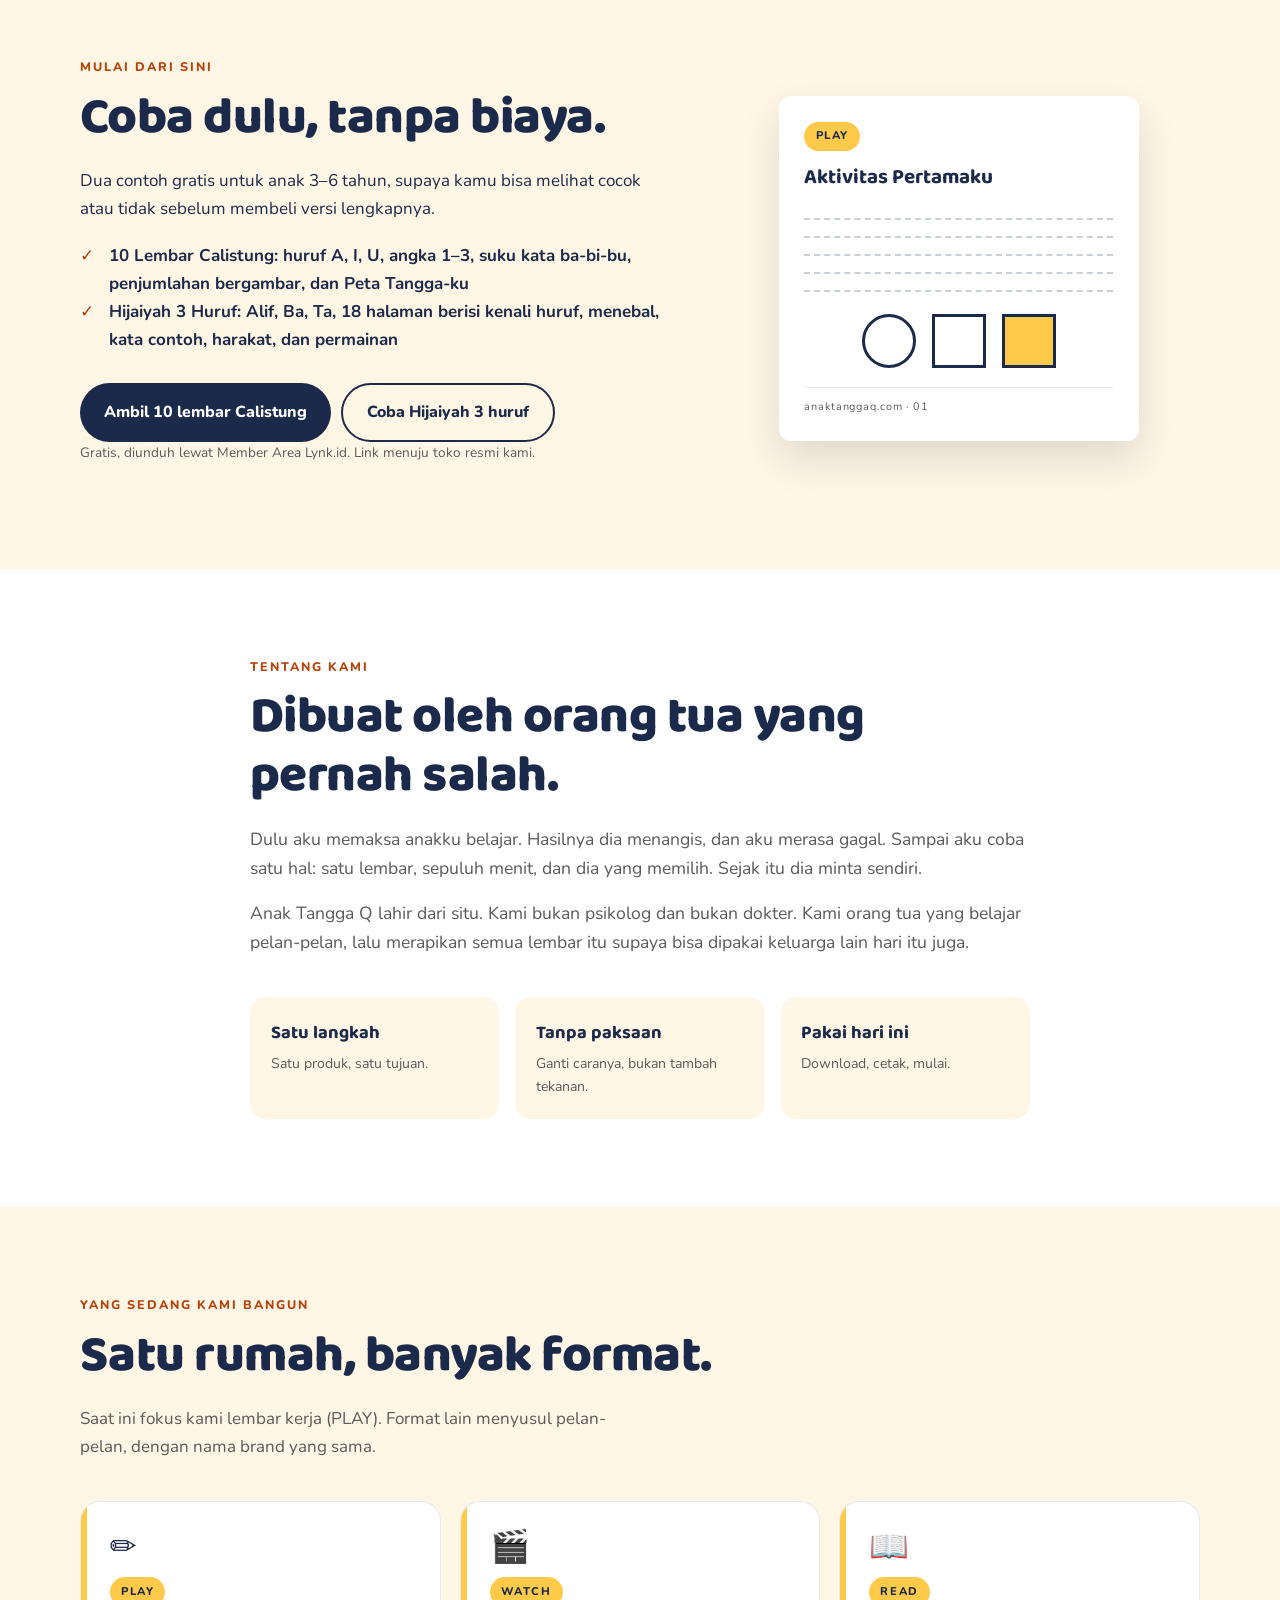
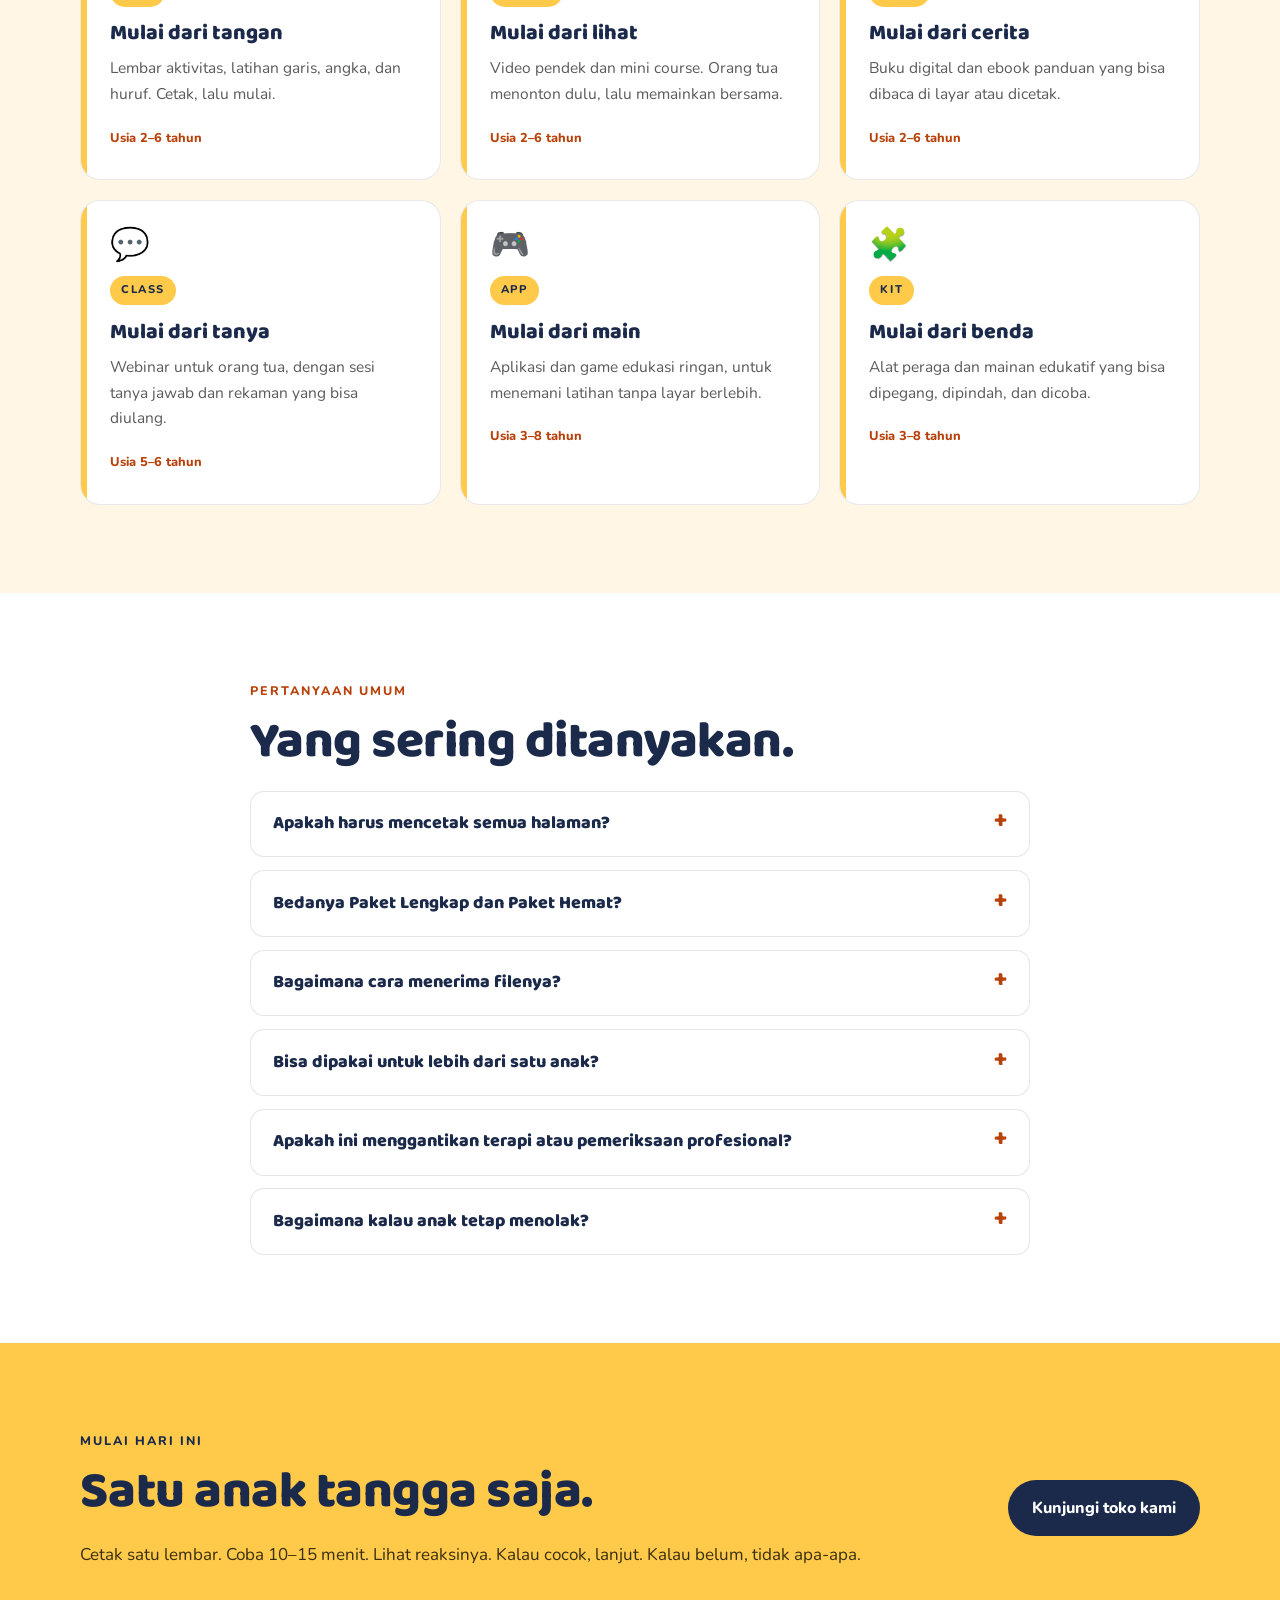
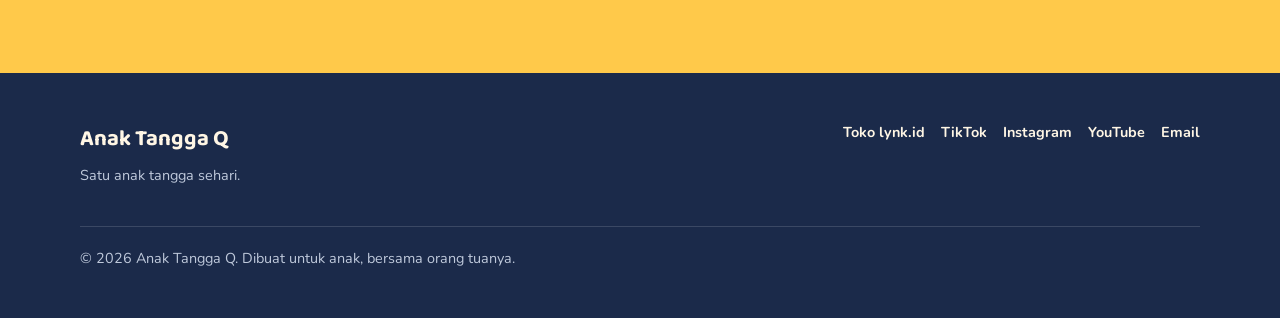
==== commit 131e3994: "Sesuaikan web dengan 7 produk lynk.id; game: Tangga Hijaiyah, Taman Latihan 84 level, Papan Rutinita" ====
--- a/index.html
+++ b/index.html
@@ -4,9 +4,9 @@
 <meta charset="UTF-8">
 <meta name="viewport" content="width=device-width, initial-scale=1.0">
 <title>Anak Tangga Q — Satu anak tangga sehari.</title>
-<meta name="description" content="Rumah belajar anak 3–6 tahun. Lembar kerja Calistung dan petualangan logika, langsung download dan cetak — satu anak tangga sehari.">
+<meta name="description" content="Rumah belajar anak 3–6 tahun. Lembar kerja Calistung, Hijaiyah, petualangan logika, dan kit rutinitas. Langsung download dan cetak — satu anak tangga sehari.">
 <meta property="og:title" content="Anak Tangga Q — Satu anak tangga sehari.">
-<meta property="og:description" content="Lembar kerja anak 3–6 tahun: Calistung 30 Hari dan Petualangan 60 Hari. Download, cetak, mulai.">
+<meta property="og:description" content="Lembar kerja anak 3–6 tahun: Calistung 30 Hari, Hijaiyah 30 Hari, Petualangan 60 Hari, dan Kit Rutinitas. Download, cetak, mulai.">
 <meta property="og:type" content="website">
 <meta property="og:image" content="https://wahyudimas.github.io/anaktanggaq/images/og-image.png">
 <meta property="og:locale" content="id_ID">
@@ -41,7 +41,7 @@
       <a href="game/index.html">Main game</a>
       <a href="#tentang">Tentang</a>
       <a href="#faq">FAQ</a>
-      <a class="nav-cta" href="#gratis">Gratis 10 lembar</a>
+      <a class="nav-cta" href="#gratis">Coba gratis</a>
     </nav>
   </div>
 </header>
@@ -54,7 +54,7 @@
       <p class="eyebrow">Rumah belajar anak 3–6 tahun</p>
       <h1>Satu anak tangga <em>sehari.</em></h1>
       <p class="lede">Anak tidak butuh lebih banyak materi. Anak butuh satu langkah kecil yang bisa diselesaikan hari ini.</p>
-      <p class="hero-sub">Lembar kerja Calistung dan petualangan logika. Cukup 10–15 menit sehari, bisa dipakai begitu selesai diunduh.</p>
+      <p class="hero-sub">Lembar kerja Calistung, Hijaiyah, dan petualangan logika, plus kit rutinitas harian. Cukup 10–15 menit sehari, bisa dipakai begitu selesai diunduh.</p>
       <div class="actions">
         <a class="btn btn-primary" href="#gratis">Ambil 10 lembar gratis</a>
         <a class="btn btn-ghost" href="#produk">Lihat produknya</a>
@@ -67,7 +67,7 @@
       <div class="float-chip c2"><b>PDF A4</b><span>siap cetak</span></div>
     </div>
   </div>
-  <div class="ticker"><span>MULAI GRATIS</span><i></i><span>34 + 71 HALAMAN</span><i></i><span>6 DUNIA PETUALANGAN</span><i></i><span>USIA 3–6 TAHUN</span></div>
+  <div class="ticker"><span>MULAI GRATIS</span><i></i><span>CALISTUNG · HIJAIYAH · LOGIKA</span><i></i><span>251 HALAMAN PAKET LENGKAP</span><i></i><span>USIA 3–6 TAHUN</span></div>
 </section>
 
 <section class="section" id="masalah">
@@ -91,34 +91,65 @@
     <p class="kicker">Produk</p>
     <h2>Mulai gratis, lanjut sesuai kebutuhan.</h2>
     <p class="section-lede">Semua berupa PDF A4 yang langsung diunduh setelah bayar dan boleh dicetak berulang untuk keluarga sendiri.</p>
+    <nav class="needs" aria-label="Pilih sesuai kebutuhan">
+      <a href="#p-rutinitas">🌅 Pagi sering berantakan</a>
+      <a href="#p-calistung">✏️ Baca, tulis, hitung</a>
+      <a href="#p-hijaiyah">🕌 Kenalan hijaiyah</a>
+      <a href="#p-petualangan">🧩 Logika &amp; motorik</a>
+      <a href="#p-paket">💰 Mau lebih hemat</a>
+    </nav>
     <div class="offers">
-      <article class="offer best">
-        <span class="ribbon">Paling hemat</span>
-        <span class="offer-ico" aria-hidden="true">🎁</span><span class="badge">PAKET HEMAT</span>
-        <h3>Calistung 30 Hari + Petualangan 60 Hari</h3>
-        <p>Dua program Anak Tangga Q dalam satu paket: 106 halaman, termasuk Peta Tangga, Peta Petualangan, 2 sertifikat, dan panduan Ayah/Bunda.</p>
-        <ul class="checks"><li>Usia 3–6 tahun</li><li>Saran pakai: 1 lembar Calistung + 1 lembar Petualangan per hari</li><li>Beli terpisah Rp 78.000, di paket ini lebih hemat</li></ul>
+      <article class="offer best" id="p-paket">
+        <span class="ribbon">Paling lengkap</span>
+        <span class="offer-ico" aria-hidden="true">🎁</span><span class="badge">PAKET LENGKAP</span>
+        <h3>Calistung + Hijaiyah + Petualangan</h3>
+        <p>Tiga program dalam satu paket, 251 halaman: Tangga Calistung 30 Hari, Tangga Hijaiyah 30 Hari, dan Petualangan Tangga 60 Hari.</p>
+        <ul class="checks"><li>Baca, tulis, hitung, huruf hijaiyah, dan logika</li><li>Usia 3–6 tahun, satu tangga setiap hari</li><li>Beli terpisah Rp 117.000, di paket ini hemat Rp 18.000</li></ul>
+        <div class="price"><s>Rp 150.000</s><b>Rp 99.000</b></div>
+        <a class="btn btn-primary" href="https://lynk.id/riezkygroup/we952xv50ke8" target="_blank" rel="noopener">Ambil Paket Lengkap</a>
+      </article>
+      <article class="offer duo">
+        <span class="offer-ico" aria-hidden="true">💰</span><span class="badge">PAKET HEMAT</span>
+        <h3>Calistung + Petualangan</h3>
+        <p class="age">106 halaman · usia 3–6 tahun</p>
+        <p>Dua program tanpa Hijaiyah. Saran pakai: 1 lembar Calistung + 1 lembar Petualangan per hari. Beli terpisah Rp 78.000, hemat Rp 9.000.</p>
         <div class="price"><s>Rp 158.000</s><b>Rp 69.000</b></div>
-        <a class="btn btn-primary" href="https://lynk.id/riezkygroup/el872722048g" target="_blank" rel="noopener">Ambil Paket Hemat</a>
-      </article>
-      <article class="offer">
-        <span class="offer-ico" aria-hidden="true">📘</span><span class="badge">CALISTUNG</span>
+        <a class="btn btn-ghost" href="https://lynk.id/riezkygroup/el872722048g" target="_blank" rel="noopener">Ambil Paket Hemat</a>
+      </article>
+      <article class="offer" id="p-calistung">
+        <span class="offer-ico" aria-hidden="true">✏️</span><span class="badge">CALISTUNG</span>
         <h3>Tangga Calistung 30 Hari</h3>
-        <p class="age">Siap masuk SD · usia 4–6 tahun</p>
-        <p>34 halaman: huruf, angka 1–10, suku kata, sampai penjumlahan bergambar. Bonus Panduan Ayah/Bunda, Peta Tangga-ku, dan Sertifikat Juara Tangga.</p>
+        <p class="age">Baca, tulis, hitung · usia 4–6 tahun</p>
+        <p>34 halaman: huruf, angka 1–10, suku kata, sampai penjumlahan bergambar. Bonus Panduan Ayah/Bunda, Peta Tangga-ku, dan sertifikat.</p>
         <div class="price"><s>Rp 59.000</s><b>Rp 29.000</b></div>
-        <a class="btn btn-ghost" href="https://lynk.id/riezkygroup/j68l4xrxqyed" target="_blank" rel="noopener">Lihat Calistung 30 Hari</a>
-      </article>
-      <article class="offer">
-        <span class="offer-ico" aria-hidden="true">🗺️</span><span class="badge">PETUALANGAN</span>
+        <a class="btn btn-ghost" href="https://lynk.id/riezkygroup/j68l4xrxqyed" target="_blank" rel="noopener">Lihat Calistung</a>
+      </article>
+      <article class="offer" id="p-hijaiyah">
+        <span class="offer-ico" aria-hidden="true">🕌</span><span class="badge">HIJAIYAH</span>
+        <h3>Tangga Hijaiyah 30 Hari</h3>
+        <p class="age">Kenalan huruf hijaiyah · usia 3–6 tahun</p>
+        <p>146 halaman, 28 huruf satu per satu. Tiap huruf: kenali, menebal, kata contoh, harakat (fathah, kasrah, dhammah), dan main. Hari 30 sertifikat kelulusan.</p>
+        <div class="price"><b>Rp 39.000</b></div>
+        <a class="btn btn-ghost" href="https://lynk.id/riezkygroup/dm8j51r3wp5z" target="_blank" rel="noopener">Lihat Hijaiyah</a>
+      </article>
+      <article class="offer" id="p-petualangan">
+        <span class="offer-ico" aria-hidden="true">🧩</span><span class="badge">PETUALANGAN</span>
         <h3>Petualangan Tangga 60 Hari</h3>
-        <p class="age">Logika, motorik &amp; kreativitas · usia 3–6 tahun</p>
+        <p class="age">Logika &amp; motorik · usia 3–6 tahun</p>
         <p>71 halaman, 6 dunia petualangan: labirin, jejak garis, pola, hubungkan titik, sudoku bentuk, dan cermin ajaib. Melatih fokus tanpa gadget.</p>
         <div class="price"><s>Rp 99.000</s><b>Rp 49.000</b></div>
-        <a class="btn btn-ghost" href="https://lynk.id/riezkygroup/xpmzn44k5ypd" target="_blank" rel="noopener">Lihat Petualangan 60 Hari</a>
-      </article>
-    </div>
-    <p class="micro center">Belum yakin? <a class="sample-link" href="#gratis">Coba 10 lembar gratis dulu →</a></p>
+        <a class="btn btn-ghost" href="https://lynk.id/riezkygroup/xpmzn44k5ypd" target="_blank" rel="noopener">Lihat Petualangan</a>
+      </article>
+      <article class="offer" id="p-rutinitas">
+        <span class="offer-ico" aria-hidden="true">🌅</span><span class="badge">RUTINITAS</span>
+        <h3>Kit Rutinitas Si Kecil</h3>
+        <p class="age">Papan &amp; kartu kegiatan · usia 3–6 tahun</p>
+        <p>35 halaman: papan pagi, siang, malam, dan akhir pekan, 30 kartu kegiatan, Tangga Hebat, kartu perasaan, pelacak 30 hari, dan panduan orang tua.</p>
+        <div class="price"><b>Rp 19.000</b></div>
+        <a class="btn btn-ghost" href="https://lynk.id/riezkygroup/j37yrqd033k9" target="_blank" rel="noopener">Lihat Kit Rutinitas</a>
+      </article>
+    </div>
+    <p class="micro center">Belum yakin? <a class="sample-link" href="#gratis">Coba yang gratis dulu →</a></p>
   </div>
 </section>
 <section class="section" id="cara">
@@ -137,17 +168,18 @@
     <div>
       <p class="kicker">Baru · Game belajar</p>
       <h2>Naik tangga sambil bermain.</h2>
-      <p>Game calistung dan logika untuk anak 3–6 tahun. Setiap hari satu anak tangga: tebak huruf, tebalkan angka dengan jari, labirin, hubungkan titik, sampai membaca kata pertama.</p>
+      <p>Game calistung, hijaiyah, dan logika untuk anak 3–6 tahun. Setiap hari satu anak tangga: tebak huruf, tebalkan huruf dengan jari, kenal harakat, labirin, kartu ingatan, sampai membaca kata pertama.</p>
       <ul class="checks">
-        <li>Peta tangga 30 hari (Calistung) dan 60 hari (Petualangan)</li>
-        <li>Stiker koleksi, bintang, dan sertifikat yang bisa dicetak</li>
+        <li>Tangga harian: Calistung 30 hari, Hijaiyah 30 hari, Petualangan 60 hari</li>
+        <li>Taman Latihan: 7 keterampilan, 84 level yang makin menantang</li>
+        <li>Papan rutinitas pagi &amp; malam, stiker koleksi, dan sertifikat cetak</li>
         <li>Tanpa iklan, tanpa akun, bisa dimainkan offline</li>
       </ul>
       <a class="btn btn-light" href="game/index.html">Coba main gratis ▶</a>
-      <p class="micro">3 hari pertama gratis di tiap tangga. Hari lengkap dibuka dengan kode dari pembelian.</p>
+      <p class="micro">3 hari pertama tiap tangga dan 3 level pertama tiap latihan gratis. Sisanya dibuka dengan kode dari pembelian.</p>
     </div>
     <div class="game-art" aria-hidden="true">
-      <div class="gstep g1"><span>🔤</span></div><div class="gstep g2"><span>🔢</span></div><div class="gstep g3"><span>📖</span></div><div class="gstep g4"><span>🏅</span></div>
+      <div class="gstep g1"><span>🔤</span></div><div class="gstep g2"><span>🕌</span></div><div class="gstep g3"><span>🧩</span></div><div class="gstep g4"><span>🏅</span></div>
     </div>
   </div>
 </section>
@@ -156,14 +188,13 @@
   <div class="wrap cta-box">
     <div>
       <p class="kicker">Mulai dari sini</p>
-      <h2>10 lembar aktivitas, tanpa biaya.</h2>
-      <p>Cocok untuk anak 3–6 tahun. Ini 10 lembar pilihan dari program Tangga Calistung 30 Hari, supaya kamu bisa mencoba dulu sebelum lanjut.</p>
+      <h2>Coba dulu, tanpa biaya.</h2>
+      <p>Dua contoh gratis untuk anak 3–6 tahun, supaya kamu bisa melihat cocok atau tidak sebelum membeli versi lengkapnya.</p>
       <ul class="checks">
-        <li>Huruf A, I, U dan angka 1–3 bersama benda</li>
-        <li>Suku kata ba-bi-bu &amp; ma-mi-mu, penjumlahan bergambar</li>
-        <li>Bonus Peta Tangga-ku untuk diwarnai</li>
+        <li><b>10 Lembar Calistung:</b> huruf A, I, U, angka 1–3, suku kata ba-bi-bu, penjumlahan bergambar, dan Peta Tangga-ku</li>
+        <li><b>Hijaiyah 3 Huruf:</b> Alif, Ba, Ta, 18 halaman berisi kenali huruf, menebal, kata contoh, harakat, dan permainan</li>
       </ul>
-      <a class="btn btn-primary" href="https://lynk.id/riezkygroup/gl8e6x0l6ozk" target="_blank" rel="noopener">Ambil 10 lembar gratis</a>
+      <div class="btn-row"><a class="btn btn-primary" href="https://lynk.id/riezkygroup/gl8e6x0l6ozk" target="_blank" rel="noopener">Ambil 10 lembar Calistung</a><a class="btn btn-ghost" href="https://lynk.id/riezkygroup/p17rgm188od2" target="_blank" rel="noopener">Coba Hijaiyah 3 huruf</a></div>
       <p class="micro">Gratis, diunduh lewat Member Area Lynk.id. Link menuju toko resmi kami.</p>
     </div>
     <div class="paper" aria-hidden="true">
@@ -237,6 +268,7 @@
     <p class="kicker">Pertanyaan umum</p>
     <h2>Yang sering ditanyakan.</h2>
     <details><summary>Apakah harus mencetak semua halaman?</summary><p>Tidak. Cetak lima halaman dulu. Kalau anak masih mau, baru tambah. Rutinitas kecil lebih penting daripada tumpukan kertas.</p></details>
+      <details><summary>Bedanya Paket Lengkap dan Paket Hemat?</summary><p>Paket Lengkap berisi Calistung, Hijaiyah, dan Petualangan (251 halaman, Rp 99.000). Paket Hemat berisi Calistung dan Petualangan saja (106 halaman, Rp 69.000). Kit Rutinitas dijual terpisah.</p></details>
     <details><summary>Bagaimana cara menerima filenya?</summary><p>Setelah bayar, file PDF langsung bisa diunduh dari Member Area Lynk.id. Untuk yang gratis, tidak ada biaya sama sekali.</p></details>
     <details><summary>Bisa dipakai untuk lebih dari satu anak?</summary><p>Bisa, untuk anak dalam satu keluarga. File bisa dicetak ulang kapan saja.</p></details>
     <details><summary>Apakah ini menggantikan terapi atau pemeriksaan profesional?</summary><p>Tidak. Produk kami mendukung latihan sehari-hari, bukan menggantikan penanganan profesional.</p></details>
@@ -275,8 +307,8 @@
 </footer>
 
 <div class="sticky-cta">
-  <div class="sticky-info"><b>Paket Hemat 106 hlm</b><span>Rp 69.000 · hemat Rp 9.000</span></div>
-  <a href="https://lynk.id/riezkygroup/el872722048g" target="_blank" rel="noopener">Ambil Paket</a>
+  <div class="sticky-info"><b>Paket Lengkap 251 hlm</b><span>Rp 99.000 · hemat Rp 18.000</span></div>
+  <a href="https://lynk.id/riezkygroup/we952xv50ke8" target="_blank" rel="noopener">Ambil Paket</a>
 </div>
 
 <script src="script.js"></script>
--- a/styles.css
+++ b/styles.css
@@ -277,3 +277,18 @@
 .gstep span{animation:bob 3s ease-in-out infinite}.g2 span{animation-delay:.3s}.g3 span{animation-delay:.6s}.g4 span{animation-delay:.9s}
 @keyframes bob{50%{transform:translateY(-6px)}}
 @media(max-width:820px){.game-in{grid-template-columns:1fr}.game-art{height:200px}}
+
+/* v4: produk 7 item */
+.needs{display:flex;flex-wrap:wrap;gap:.5rem;margin:1.4rem 0 0}
+.needs a{background:#fff;border:1px solid rgba(27,42,74,.14);border-radius:999px;padding:.45rem 1rem;font-weight:800;font-size:.9rem;color:var(--navy);text-decoration:none}
+.needs a:hover{border-color:var(--orange-ink);color:var(--orange-ink)}
+.offers{grid-template-columns:repeat(6,1fr)}
+.offer{grid-column:span 3;scroll-margin-top:90px}
+.offer.best{grid-column:span 4}
+.offer.duo{grid-column:span 2}
+.offer:target{box-shadow:0 0 0 4px var(--yellow)}
+.offer .price s{margin-right:.2rem}
+.btn-row{display:flex;flex-wrap:wrap;gap:.6rem}
+.btn-row .btn{margin:0}
+@media(max-width:980px){.offer.best,.offer.duo{grid-column:1/-1}}
+@media(max-width:820px){.offers{grid-template-columns:1fr}.offer,.offer.best,.offer.duo{grid-column:auto}.needs a{font-size:.85rem}}
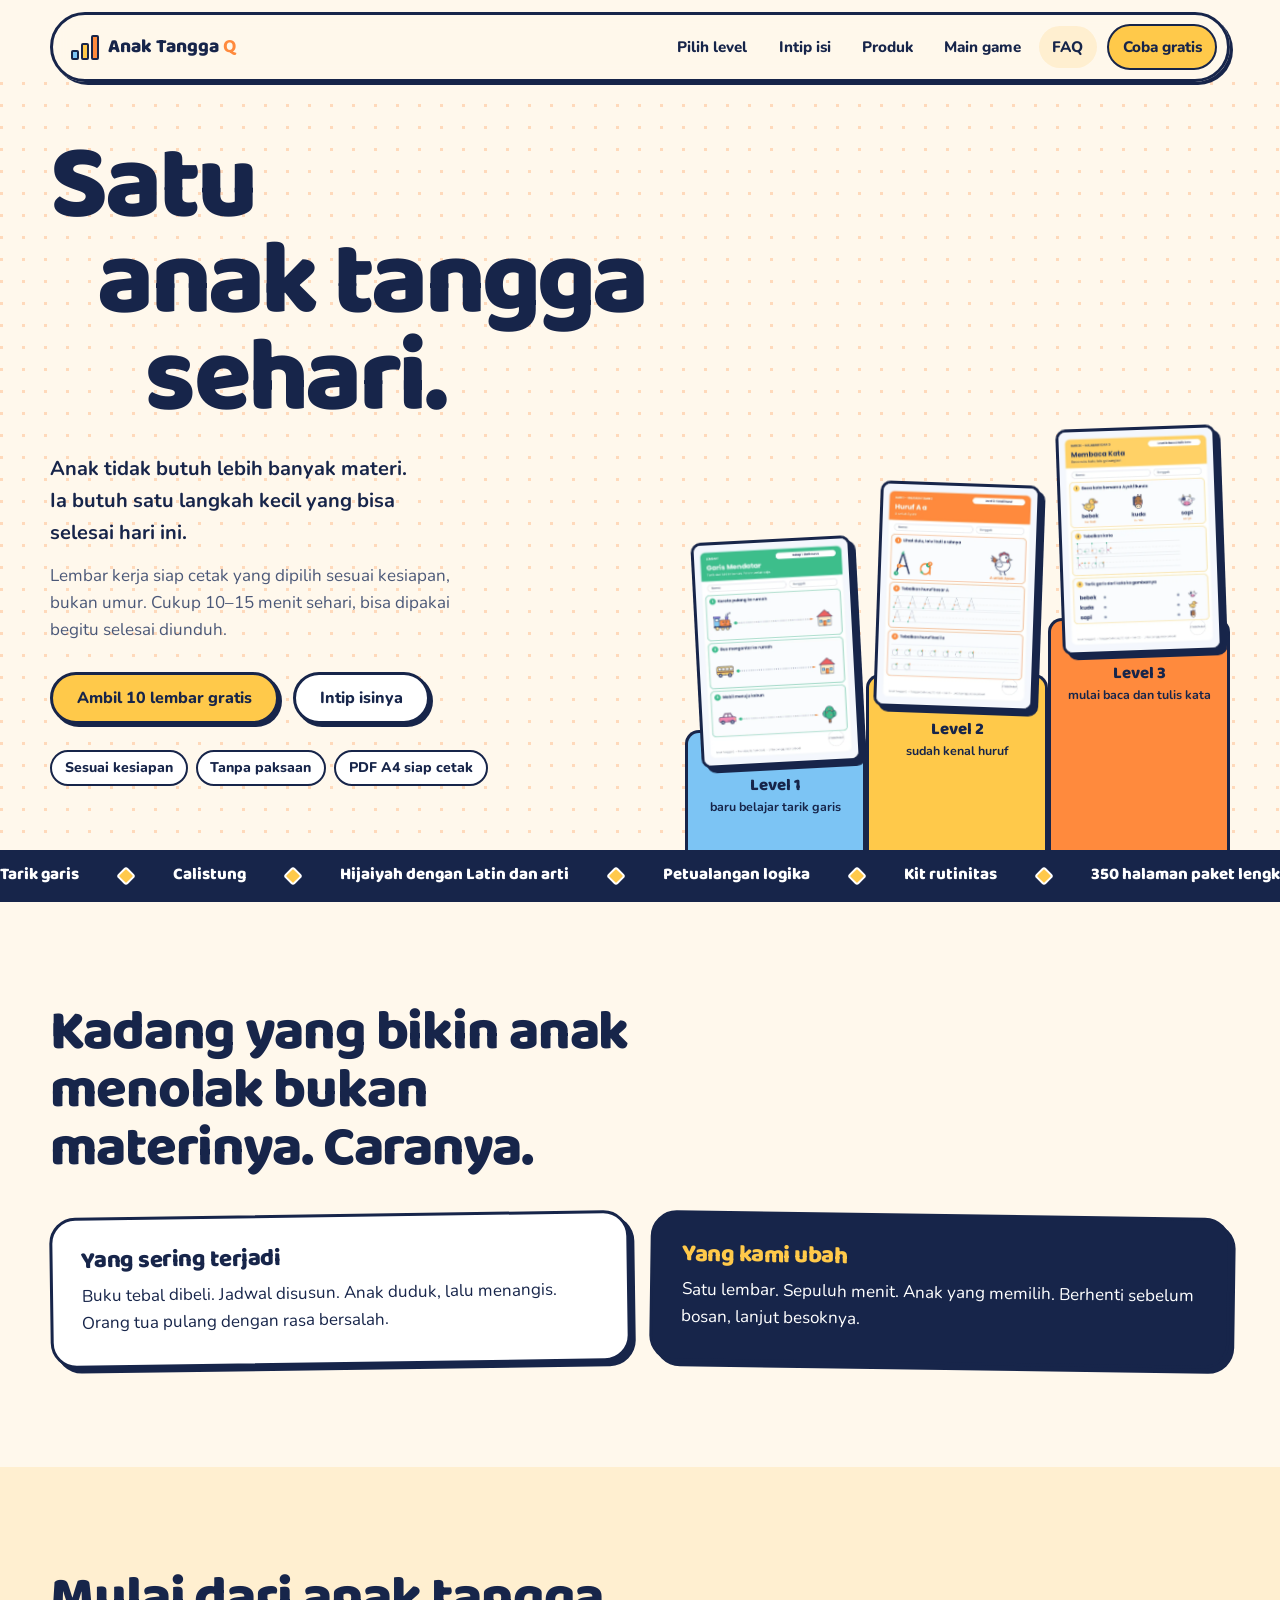
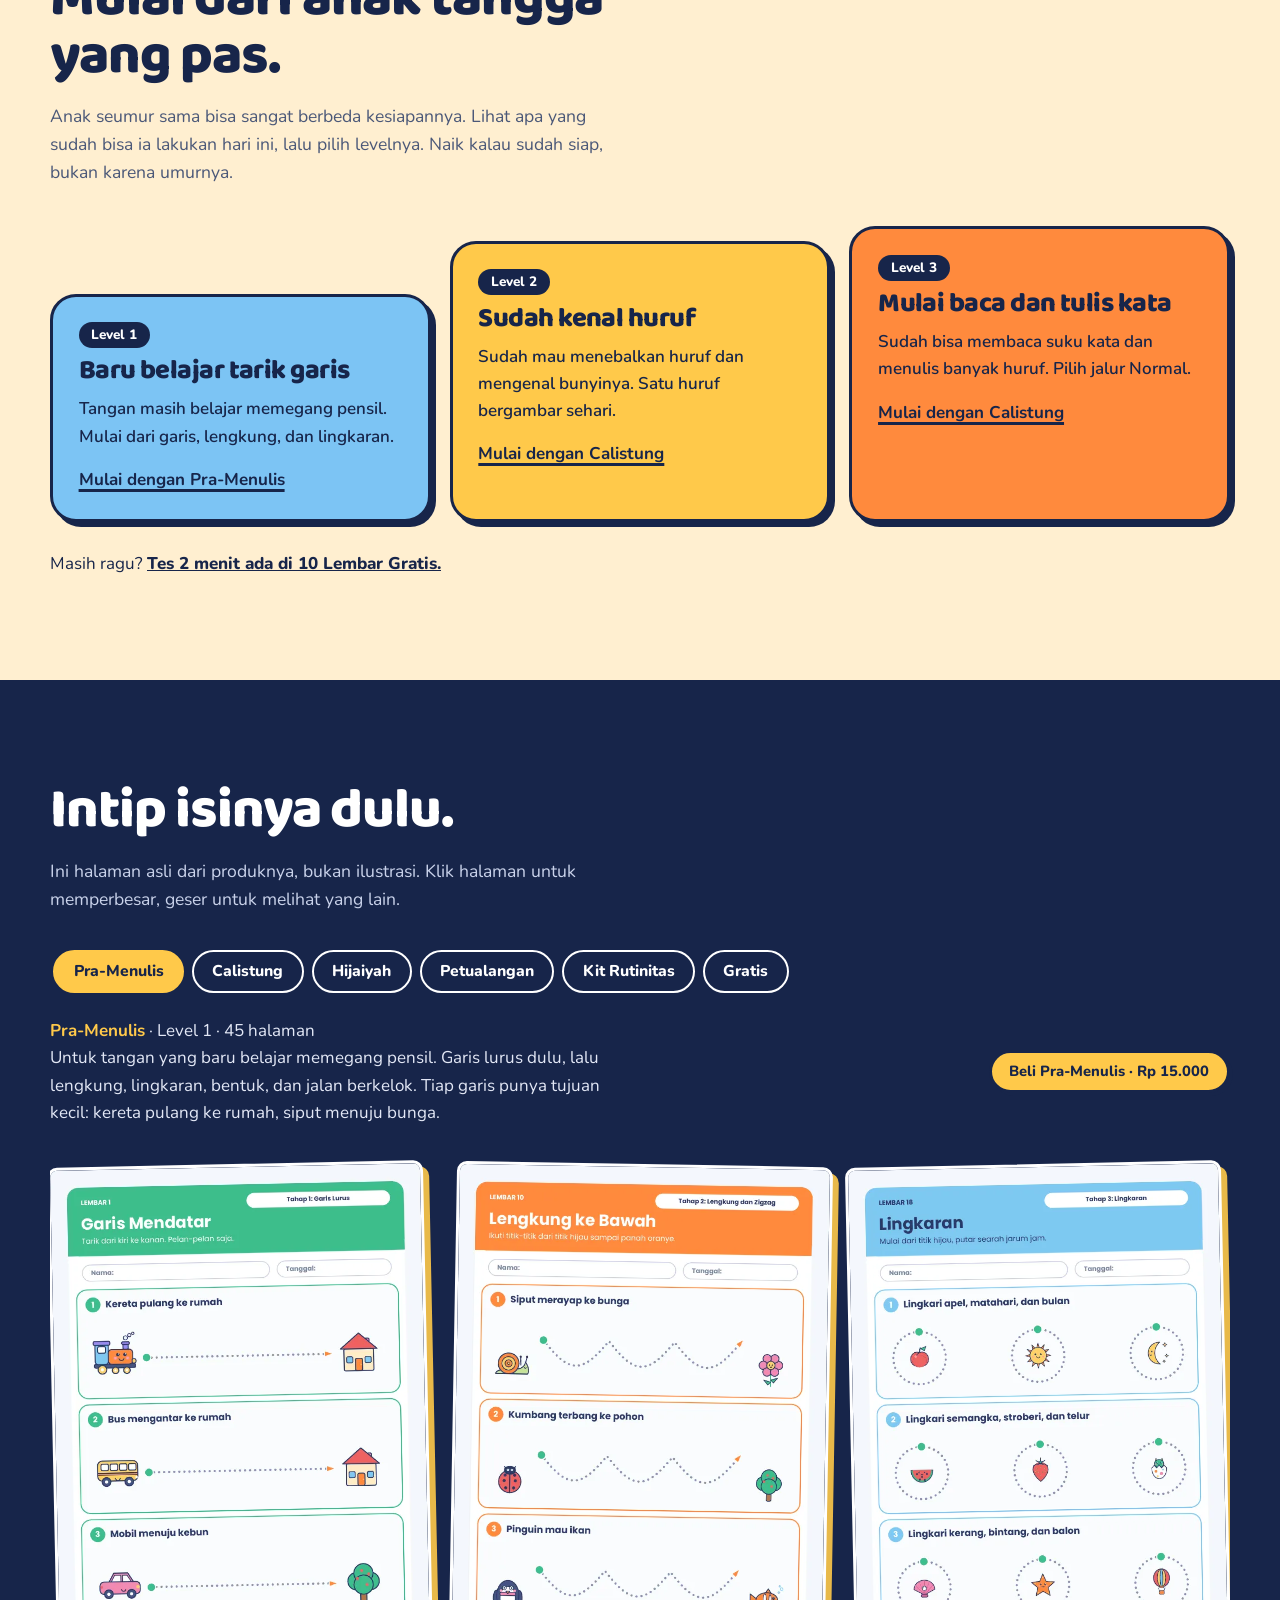
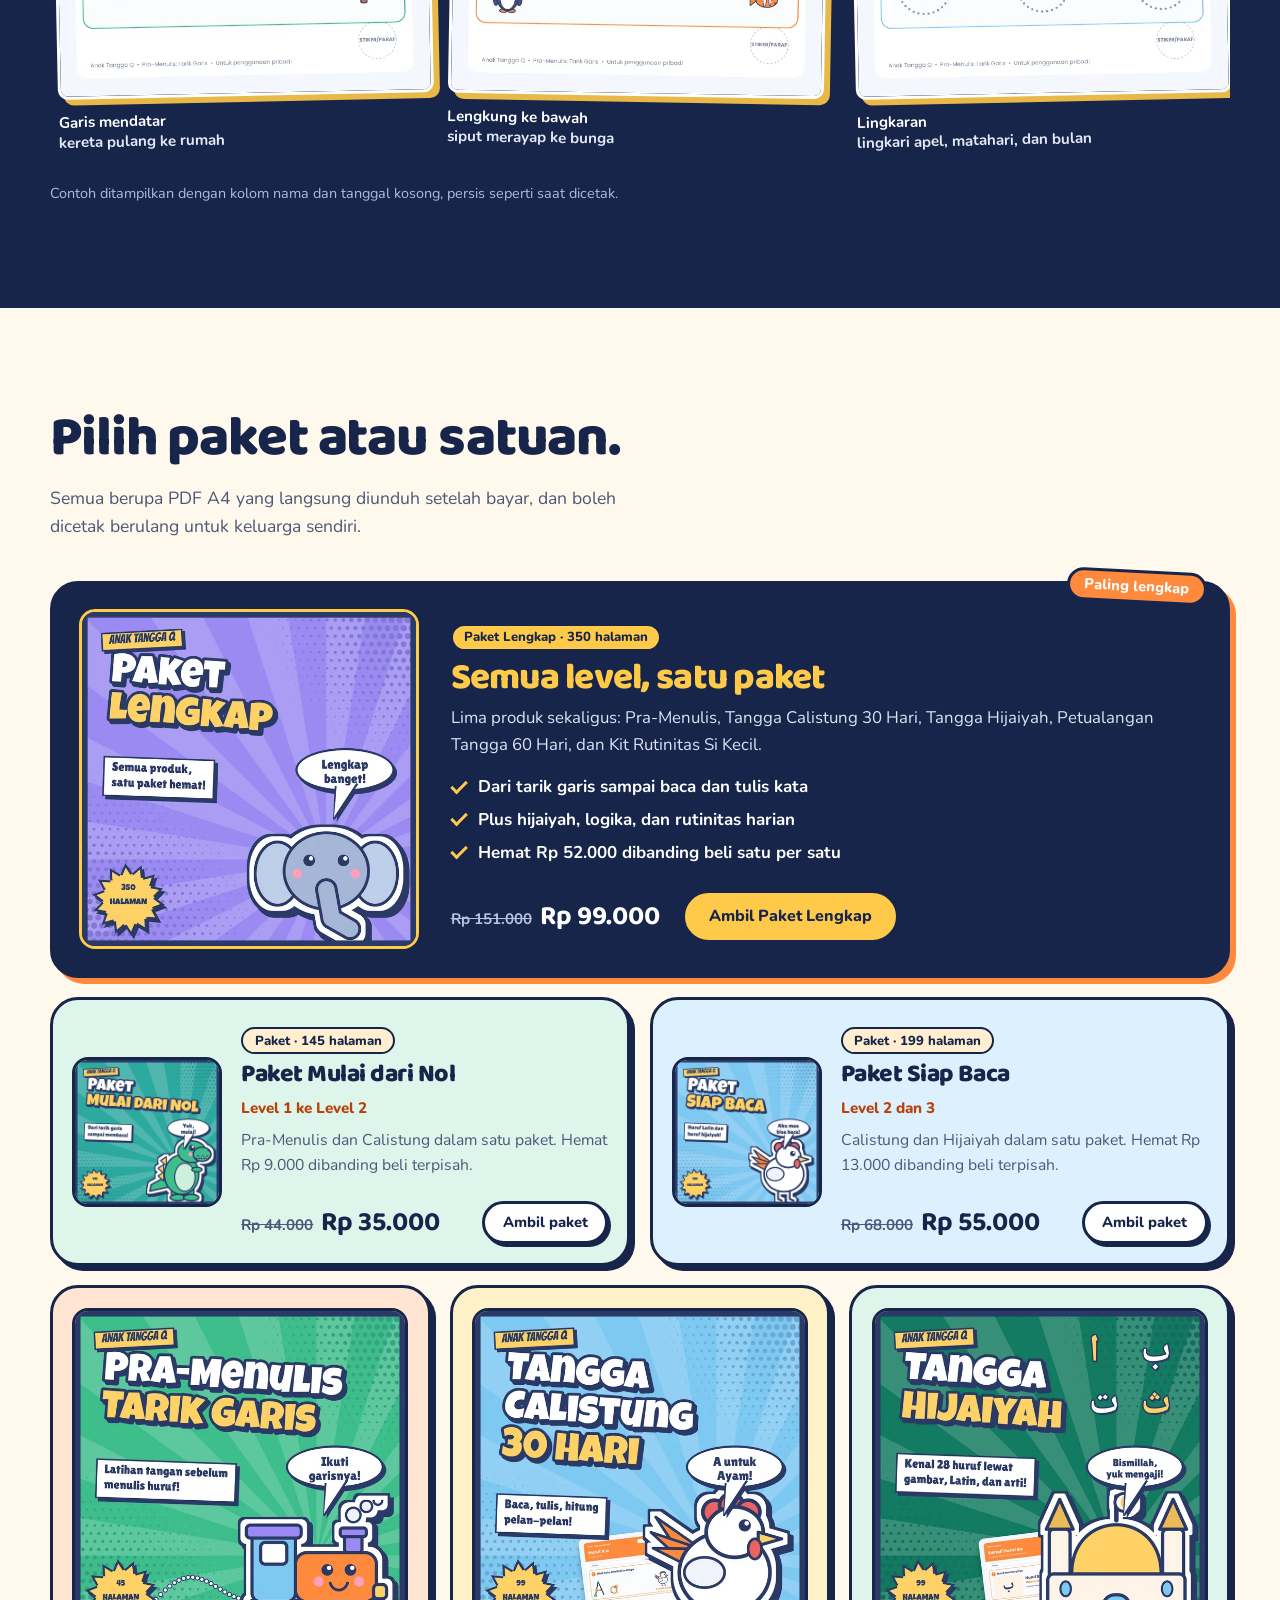
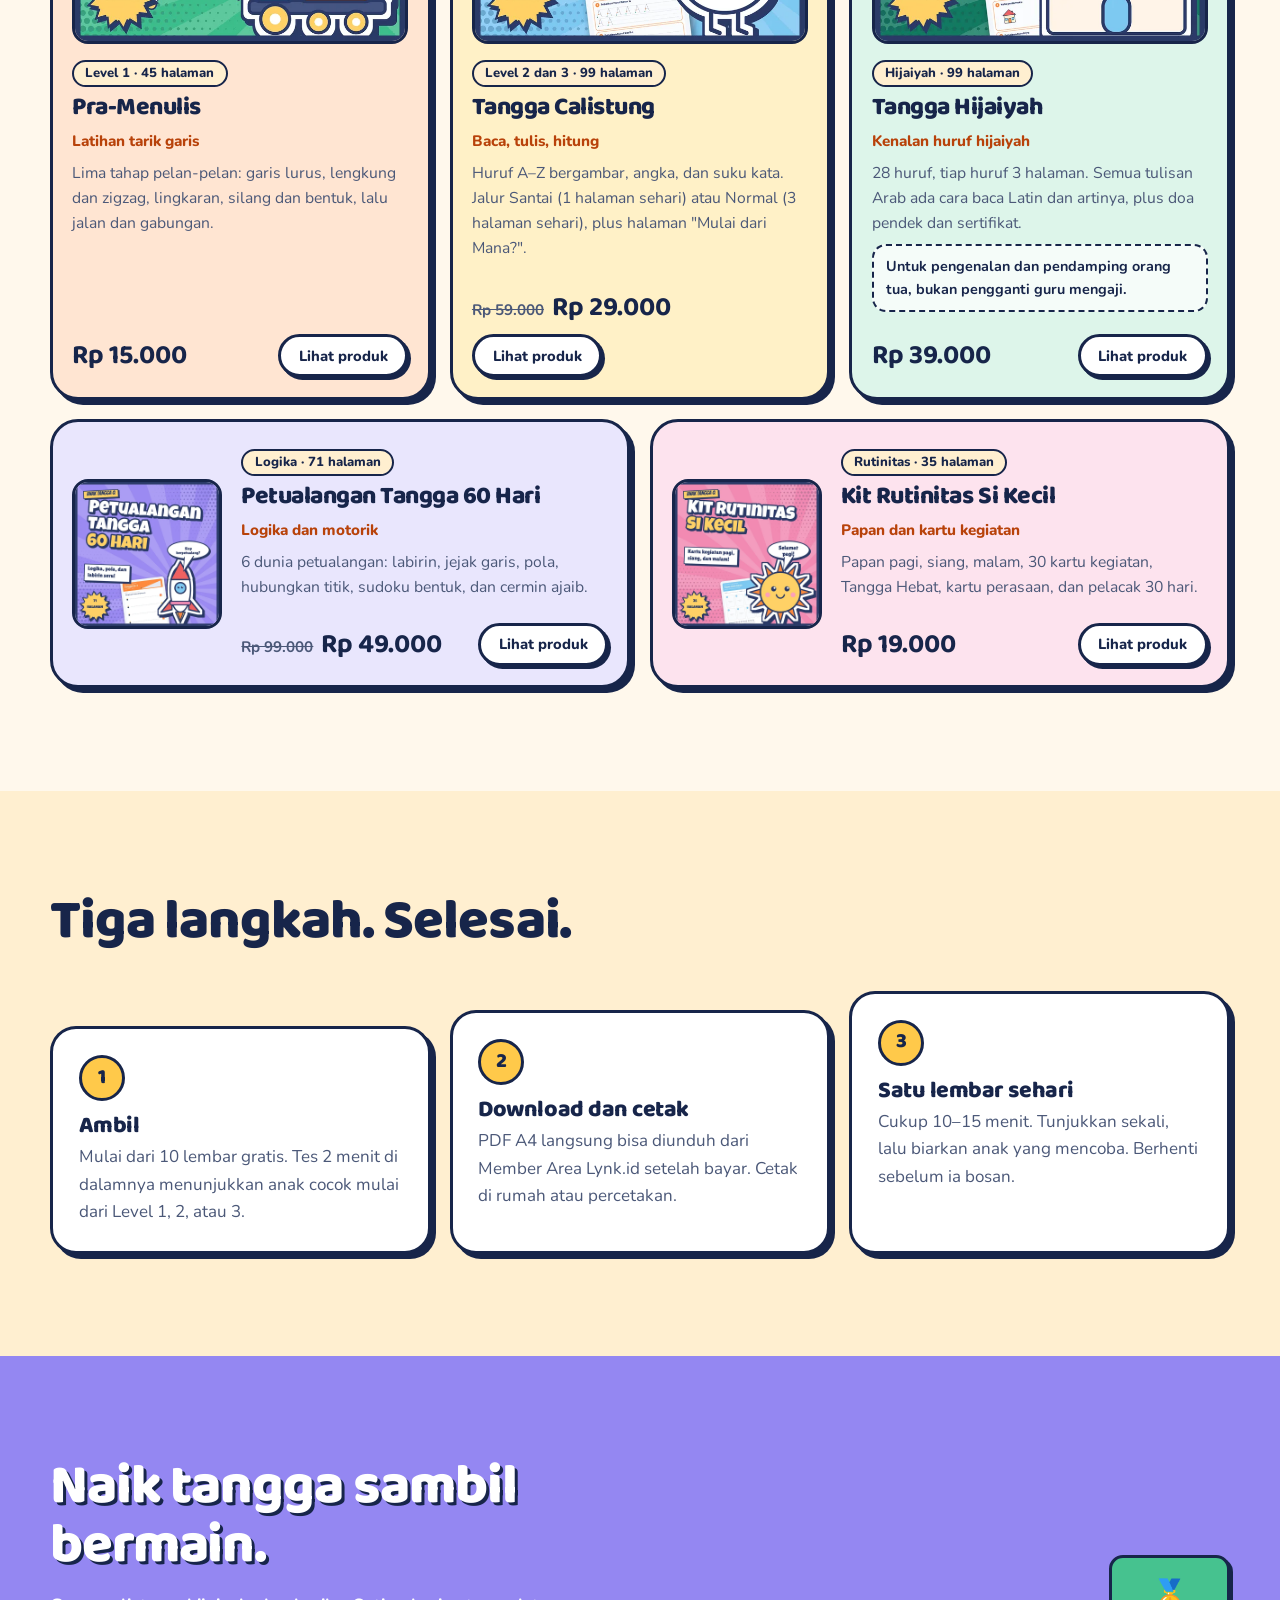
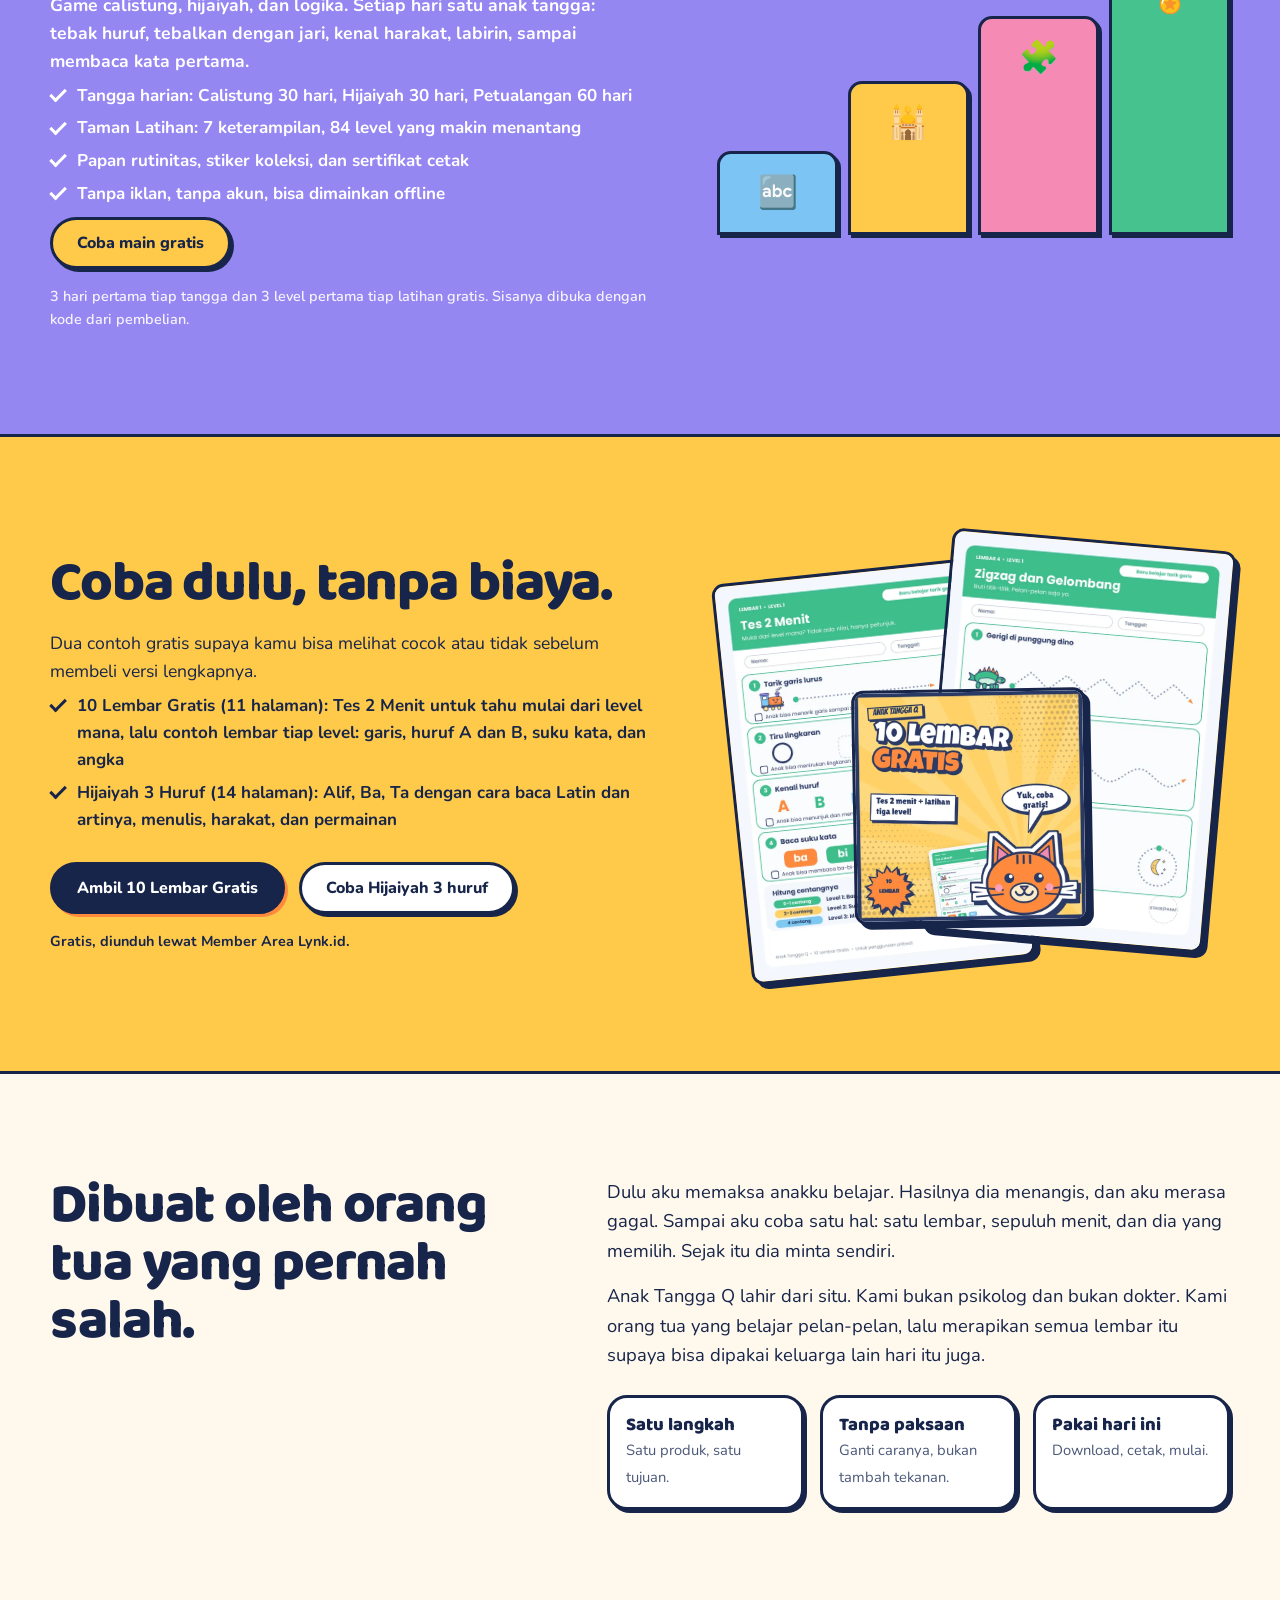
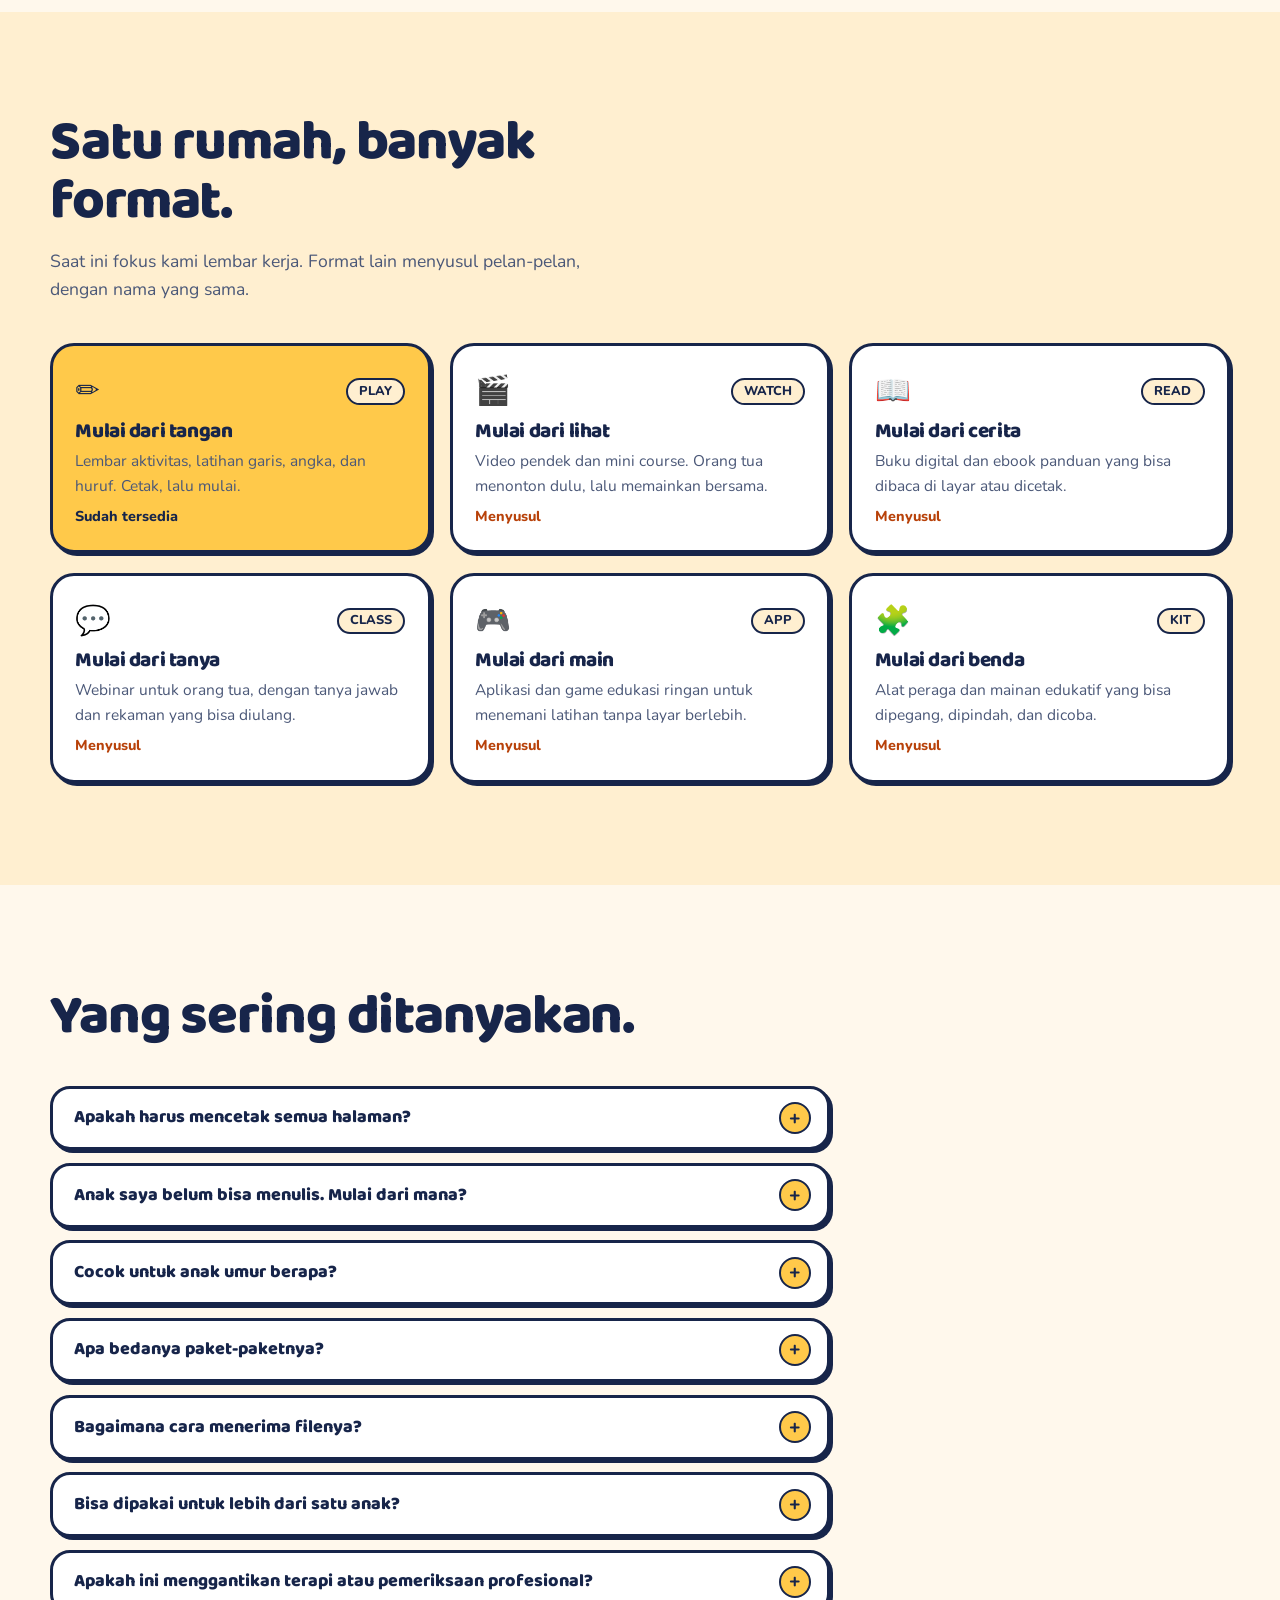
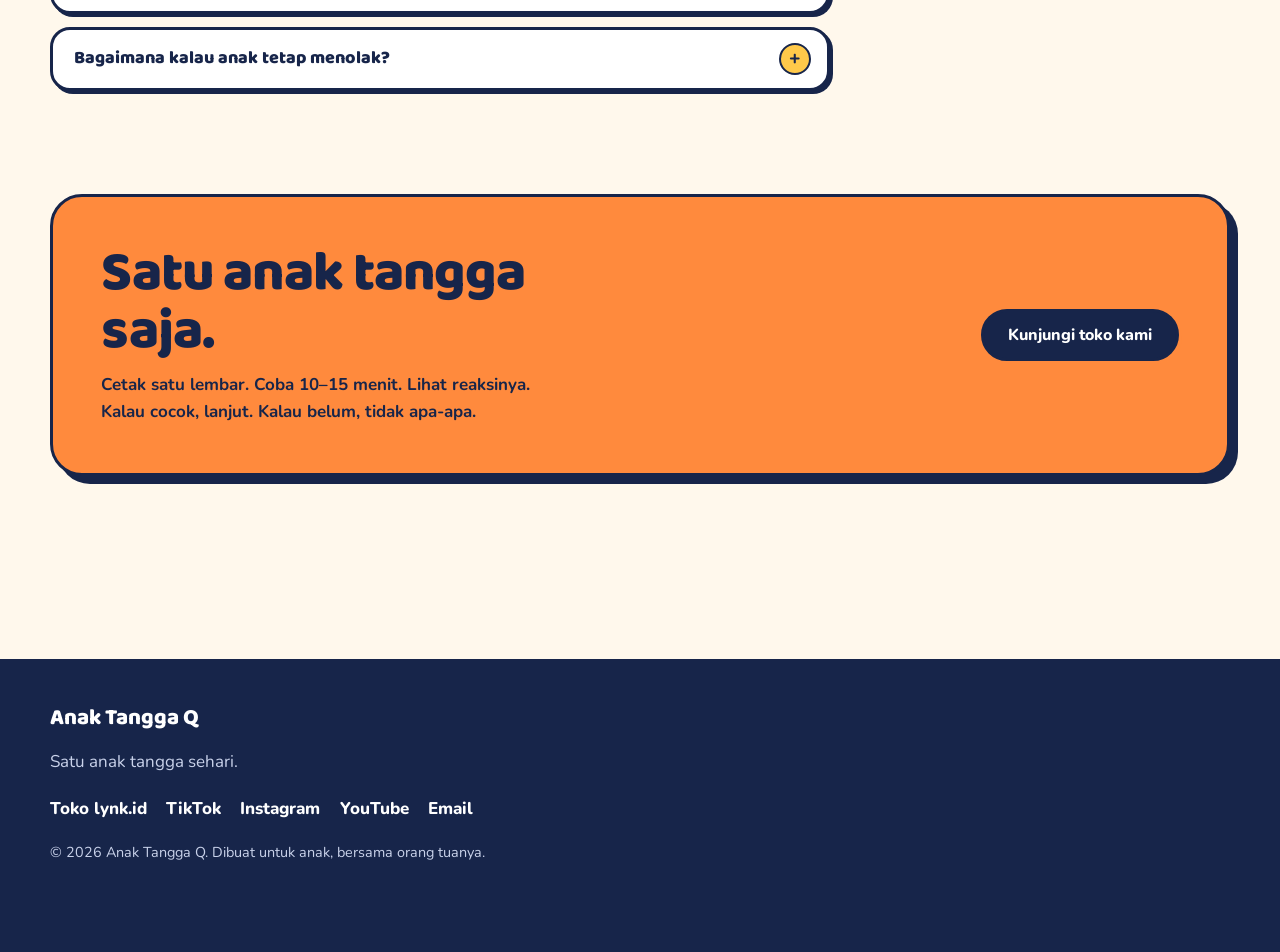
==== commit 62881244: "Redesain situs: tanpa umur, 3 level kesiapan, galeri "Intip isi" dan katalog terbaru - Hero baru den" ====
--- a/index.html
+++ b/index.html
@@ -4,15 +4,15 @@
 <meta charset="UTF-8">
 <meta name="viewport" content="width=device-width, initial-scale=1.0">
 <title>Anak Tangga Q — Satu anak tangga sehari.</title>
-<meta name="description" content="Rumah belajar anak 3–6 tahun. Lembar kerja Calistung, Hijaiyah, petualangan logika, dan kit rutinitas. Langsung download dan cetak — satu anak tangga sehari.">
+<meta name="description" content="Lembar kerja anak sesuai kesiapan, bukan umur: tarik garis, calistung, hijaiyah, petualangan logika, dan kit rutinitas. Intip isinya, ambil yang gratis, cetak sendiri di rumah.">
 <meta property="og:title" content="Anak Tangga Q — Satu anak tangga sehari.">
-<meta property="og:description" content="Lembar kerja anak 3–6 tahun: Calistung 30 Hari, Hijaiyah 30 Hari, Petualangan 60 Hari, dan Kit Rutinitas. Download, cetak, mulai.">
+<meta property="og:description" content="Belajar sesuai kesiapan anak: Level 1 tarik garis, Level 2 kenal huruf, Level 3 baca dan tulis kata. Ambil 10 lembar gratisnya.">
 <meta property="og:type" content="website">
 <meta property="og:image" content="https://wahyudimas.github.io/anaktanggaq/images/og-image.png">
 <meta property="og:locale" content="id_ID">
 <meta name="twitter:card" content="summary_large_image">
 <meta name="twitter:image" content="https://wahyudimas.github.io/anaktanggaq/images/og-image.png">
-<meta name="theme-color" content="#FFF6E5">
+<meta name="theme-color" content="#FFF8EC">
 <link rel="canonical" href="https://wahyudimas.github.io/anaktanggaq/">
 <meta property="og:url" content="https://wahyudimas.github.io/anaktanggaq/">
 <link rel="icon" type="image/svg+xml" href="icon.svg">
@@ -23,23 +23,20 @@
 <link rel="stylesheet" href="styles.css">
 </head>
 <body>
-
 <a class="skip" href="#main">Lewati ke konten</a>
 
 <header class="nav">
   <div class="wrap nav-in">
     <a class="brand" href="#top" aria-label="Anak Tangga Q, kembali ke atas">
-      <span class="brand-mark" aria-hidden="true">
-        <span class="step s3"></span><span class="step s2"></span><span class="step s1"></span><span class="q">Q</span>
-      </span>
+      <span class="brand-mark" aria-hidden="true"><i></i><i></i><i></i></span>
       <span>Anak Tangga <b>Q</b></span>
     </a>
     <button class="menu-btn" aria-label="Buka menu" aria-expanded="false" aria-controls="menu"><span></span><span></span><span></span></button>
     <nav id="menu" aria-label="Navigasi utama">
+      <a href="#level">Pilih level</a>
+      <a href="#intip">Intip isi</a>
       <a href="#produk">Produk</a>
-      <a href="#cara">Cara pakai</a>
       <a href="game/index.html">Main game</a>
-      <a href="#tentang">Tentang</a>
       <a href="#faq">FAQ</a>
       <a class="nav-cta" href="#gratis">Coba gratis</a>
     </nav>
@@ -51,239 +48,287 @@
 <section class="hero" id="top">
   <div class="wrap hero-in">
     <div class="hero-copy">
-      <p class="eyebrow">Rumah belajar anak 3–6 tahun</p>
-      <h1>Satu anak tangga <em>sehari.</em></h1>
-      <p class="lede">Anak tidak butuh lebih banyak materi. Anak butuh satu langkah kecil yang bisa diselesaikan hari ini.</p>
-      <p class="hero-sub">Lembar kerja Calistung, Hijaiyah, dan petualangan logika, plus kit rutinitas harian. Cukup 10–15 menit sehari, bisa dipakai begitu selesai diunduh.</p>
+      <h1><span>Satu</span><span>anak tangga</span><span>sehari.</span></h1>
+      <p class="lede">Anak tidak butuh lebih banyak materi. Ia butuh satu langkah kecil yang bisa selesai hari ini.</p>
+      <p class="sub">Lembar kerja siap cetak yang dipilih sesuai kesiapan, bukan umur. Cukup 10–15 menit sehari, bisa dipakai begitu selesai diunduh.</p>
       <div class="actions">
-        <a class="btn btn-primary" href="#gratis">Ambil 10 lembar gratis</a>
-        <a class="btn btn-ghost" href="#produk">Lihat produknya</a>
-      </div>
-      <ul class="trust"><li>Usia 3–6 tahun</li><li>Tanpa paksaan</li><li>Langsung pakai</li></ul>
-    </div>
-    <div class="hero-art">
-      <img class="hero-photo" src="images/hero-flow.webp" width="1000" height="558" fetchpriority="high" alt="Lembar aktivitas pra-menulis siap cetak untuk anak">
-      <div class="float-chip c1"><b>10–15 menit</b><span>per hari</span></div>
-      <div class="float-chip c2"><b>PDF A4</b><span>siap cetak</span></div>
-    </div>
-  </div>
-  <div class="ticker"><span>MULAI GRATIS</span><i></i><span>CALISTUNG · HIJAIYAH · LOGIKA</span><i></i><span>251 HALAMAN PAKET LENGKAP</span><i></i><span>USIA 3–6 TAHUN</span></div>
-</section>
+        <a class="btn primary" href="#gratis">Ambil 10 lembar gratis</a>
+        <a class="btn" href="#intip">Intip isinya</a>
+      </div>
+      <ul class="trust"><li>Sesuai kesiapan</li><li>Tanpa paksaan</li><li>PDF A4 siap cetak</li></ul>
+    </div>
+    <div class="stair" aria-label="Tiga level kesiapan, dari bawah ke atas">
+      <div class="stair-step"><div class="sheet"><img src="images/intip/pra-4.webp" width="662" height="936" fetchpriority="high" alt="Contoh lembar Level 1: garis mendatar, kereta pulang ke rumah"></div><div class="block">Level 1<small>baru belajar tarik garis</small></div></div>
+      <div class="stair-step"><div class="sheet"><img src="images/intip/cal-7.webp" width="662" height="936" fetchpriority="high" alt="Contoh lembar Level 2: huruf A a bergambar ayam"></div><div class="block">Level 2<small>sudah kenal huruf</small></div></div>
+      <div class="stair-step"><div class="sheet"><img src="images/intip/cal-82.webp" width="662" height="936" fetchpriority="high" alt="Contoh lembar Level 3: membaca kata bebek, kuda, sapi"></div><div class="block">Level 3<small>mulai baca dan tulis kata</small></div></div>
+    </div>
+  </div>
+</section>
+
+<div class="marquee" aria-hidden="true"><div class="marquee-track">
+  <span>Tarik garis</span><span>Calistung</span><span>Hijaiyah dengan Latin dan arti</span><span>Petualangan logika</span><span>Kit rutinitas</span><span>350 halaman paket lengkap</span>
+  <span>Tarik garis</span><span>Calistung</span><span>Hijaiyah dengan Latin dan arti</span><span>Petualangan logika</span><span>Kit rutinitas</span><span>350 halaman paket lengkap</span>
+</div></div>
 
 <section class="section" id="masalah">
-  <div class="wrap narrow">
-    <p class="kicker">Kenapa ini ada</p>
+  <div class="wrap">
     <h2>Kadang yang bikin anak menolak bukan materinya. Caranya.</h2>
-    <div class="duo">
-      <div class="card soft">
-        <h3>Yang sering terjadi</h3>
-        <p>Buku tebal dibeli. Jadwal disusun. Anak duduk, lalu menangis. Orang tua pulang dengan rasa bersalah.</p>
-      </div>
-      <div class="card soft accent">
-        <h3>Yang kami ubah</h3>
-        <p>Satu lembar. Sepuluh menit. Anak yang memilih. Berhenti sebelum bosan, lanjut besoknya.</p>
-      </div>
-    </div>
-  </div>
-</section>
-<section class="section cream" id="produk">
-  <div class="wrap">
-    <p class="kicker">Produk</p>
-    <h2>Mulai gratis, lanjut sesuai kebutuhan.</h2>
-    <p class="section-lede">Semua berupa PDF A4 yang langsung diunduh setelah bayar dan boleh dicetak berulang untuk keluarga sendiri.</p>
-    <nav class="needs" aria-label="Pilih sesuai kebutuhan">
-      <a href="#p-rutinitas">🌅 Pagi sering berantakan</a>
-      <a href="#p-calistung">✏️ Baca, tulis, hitung</a>
-      <a href="#p-hijaiyah">🕌 Kenalan hijaiyah</a>
-      <a href="#p-petualangan">🧩 Logika &amp; motorik</a>
-      <a href="#p-paket">💰 Mau lebih hemat</a>
-    </nav>
-    <div class="offers">
-      <article class="offer best" id="p-paket">
+    <div class="contrast">
+      <article class="was"><h3>Yang sering terjadi</h3><p>Buku tebal dibeli. Jadwal disusun. Anak duduk, lalu menangis. Orang tua pulang dengan rasa bersalah.</p></article>
+      <article class="now"><h3>Yang kami ubah</h3><p>Satu lembar. Sepuluh menit. Anak yang memilih. Berhenti sebelum bosan, lanjut besoknya.</p></article>
+    </div>
+  </div>
+</section>
+
+<section class="section paper-2" id="level">
+  <div class="wrap">
+    <div class="head">
+      <h2>Mulai dari anak tangga yang pas.</h2>
+      <p class="lede-2">Anak seumur sama bisa sangat berbeda kesiapannya. Lihat apa yang sudah bisa ia lakukan hari ini, lalu pilih levelnya. Naik kalau sudah siap, bukan karena umurnya.</p>
+    </div>
+    <div class="levels">
+      <a class="level" href="#p-pramenulis"><span class="tag">Level 1</span><h3>Baru belajar tarik garis</h3><p>Tangan masih belajar memegang pensil. Mulai dari garis, lengkung, dan lingkaran.</p><b>Mulai dengan Pra-Menulis</b></a>
+      <a class="level" href="#p-calistung"><span class="tag">Level 2</span><h3>Sudah kenal huruf</h3><p>Sudah mau menebalkan huruf dan mengenal bunyinya. Satu huruf bergambar sehari.</p><b>Mulai dengan Calistung</b></a>
+      <a class="level" href="#p-calistung"><span class="tag">Level 3</span><h3>Mulai baca dan tulis kata</h3><p>Sudah bisa membaca suku kata dan menulis banyak huruf. Pilih jalur Normal.</p><b>Mulai dengan Calistung</b></a>
+    </div>
+    <p class="levels-note">Masih ragu? <a href="#gratis">Tes 2 menit ada di 10 Lembar Gratis.</a></p>
+  </div>
+</section>
+
+<section class="section intip" id="intip">
+  <div class="wrap">
+    <h2>Intip isinya dulu.</h2>
+    <p class="lede-2">Ini halaman asli dari produknya, bukan ilustrasi. Klik halaman untuk memperbesar, geser untuk melihat yang lain.</p>
+    <div class="tabs" role="tablist" aria-label="Pilih produk"><button class="tab" role="tab" id="tab-pra" aria-controls="pn-pra" aria-selected="true" type="button">Pra-Menulis</button><button class="tab" role="tab" id="tab-cal" aria-controls="pn-cal" aria-selected="false" type="button">Calistung</button><button class="tab" role="tab" id="tab-hij" aria-controls="pn-hij" aria-selected="false" type="button">Hijaiyah</button><button class="tab" role="tab" id="tab-pet" aria-controls="pn-pet" aria-selected="false" type="button">Petualangan</button><button class="tab" role="tab" id="tab-kit" aria-controls="pn-kit" aria-selected="false" type="button">Kit Rutinitas</button><button class="tab" role="tab" id="tab-grt" aria-controls="pn-grt" aria-selected="false" type="button">Gratis</button></div>
+    <div class="panel" role="tabpanel" id="pn-pra" aria-labelledby="tab-pra">
+      <div class="panel-head">
+        <p><strong>Pra-Menulis</strong> · Level 1 · 45 halaman<br>Untuk tangan yang baru belajar memegang pensil. Garis lurus dulu, lalu lengkung, lingkaran, bentuk, dan jalan berkelok. Tiap garis punya tujuan kecil: kereta pulang ke rumah, siput menuju bunga.</p>
+        <a class="btn primary small" href="https://lynk.id/riezkygroup/08l56n5mw78l" target="_blank" rel="noopener">Beli Pra-Menulis · Rp 15.000</a>
+      </div>
+      <div class="pages" tabindex="0" aria-label="Contoh halaman Pra-Menulis">
+<button class="pg" type="button" data-cap="Garis mendatar: kereta pulang ke rumah"><figure><img src="images/intip/pra-4.webp" width="662" height="936" loading="lazy" alt="Contoh halaman Garis mendatar: kereta pulang ke rumah"><figcaption><b>Garis mendatar</b>kereta pulang ke rumah</figcaption></figure></button>
+<button class="pg" type="button" data-cap="Lengkung ke bawah: siput merayap ke bunga"><figure><img src="images/intip/pra-13.webp" width="662" height="936" loading="lazy" alt="Contoh halaman Lengkung ke bawah: siput merayap ke bunga"><figcaption><b>Lengkung ke bawah</b>siput merayap ke bunga</figcaption></figure></button>
+<button class="pg" type="button" data-cap="Lingkaran: lingkari apel, matahari, dan bulan"><figure><img src="images/intip/pra-21.webp" width="662" height="936" loading="lazy" alt="Contoh halaman Lingkaran: lingkari apel, matahari, dan bulan"><figcaption><b>Lingkaran</b>lingkari apel, matahari, dan bulan</figcaption></figure></button>
+      </div>
+    </div>
+    <div class="panel" role="tabpanel" id="pn-cal" aria-labelledby="tab-cal" hidden>
+      <div class="panel-head">
+        <p><strong>Calistung</strong> · Level 2 dan 3 · 99 halaman<br>Satu huruf bergambar sehari, lalu angka dan suku kata sampai membaca kalimat pendek. Tiap lembar punya tiga langkah: lihat, tebalkan, tulis sendiri.</p>
+        <a class="btn primary small" href="https://lynk.id/riezkygroup/j68l4xrxqyed" target="_blank" rel="noopener">Beli Calistung · Rp 29.000</a>
+      </div>
+      <div class="pages" tabindex="0" aria-label="Contoh halaman Calistung">
+<button class="pg" type="button" data-cap="Huruf A a: lihat, tebalkan, tulis sendiri"><figure><img src="images/intip/cal-7.webp" width="662" height="936" loading="lazy" alt="Contoh halaman Huruf A a: lihat, tebalkan, tulis sendiri"><figcaption><b>Huruf A a</b>lihat, tebalkan, tulis sendiri</figcaption></figure></button>
+<button class="pg" type="button" data-cap="Angka 2 dan 3: hitung gambar, lingkari, tulis angka"><figure><img src="images/intip/cal-51.webp" width="662" height="936" loading="lazy" alt="Contoh halaman Angka 2 dan 3: hitung gambar, lingkari, tulis angka"><figcaption><b>Angka 2 dan 3</b>hitung gambar, lingkari, tulis angka</figcaption></figure></button>
+<button class="pg" type="button" data-cap="Membaca kata: bebek, kuda, sapi"><figure><img src="images/intip/cal-82.webp" width="662" height="936" loading="lazy" alt="Contoh halaman Membaca kata: bebek, kuda, sapi"><figcaption><b>Membaca kata</b>bebek, kuda, sapi</figcaption></figure></button>
+      </div>
+    </div>
+    <div class="panel" role="tabpanel" id="pn-hij" aria-labelledby="tab-hij" hidden>
+      <div class="panel-head">
+        <p><strong>Hijaiyah</strong> · Pengenalan · 99 halaman<br>Setiap tulisan Arab disertai cara baca Latin dan artinya, jadi orang tua yang belum lancar pun bisa mendampingi. Pengenalan huruf, bukan pengganti guru mengaji.</p>
+        <a class="btn primary small" href="https://lynk.id/riezkygroup/dm8j51r3wp5z" target="_blank" rel="noopener">Beli Hijaiyah · Rp 39.000</a>
+      </div>
+      <div class="pages" tabindex="0" aria-label="Contoh halaman Hijaiyah">
+<button class="pg" type="button" data-cap="Cara membaca Latin: tiap bunyi ada penjelasannya"><figure><img src="images/intip/hij-3.webp" width="662" height="936" loading="lazy" alt="Contoh halaman Cara membaca Latin: tiap bunyi ada penjelasannya"><figcaption><b>Cara membaca Latin</b>tiap bunyi ada penjelasannya</figcaption></figure></button>
+<button class="pg" type="button" data-cap="Kenali huruf Alif: bunyi, kata pertama, tebalkan"><figure><img src="images/intip/hij-6.webp" width="662" height="936" loading="lazy" alt="Contoh halaman Kenali huruf Alif: bunyi, kata pertama, tebalkan"><figcaption><b>Kenali huruf Alif</b>bunyi, kata pertama, tebalkan</figcaption></figure></button>
+<button class="pg" type="button" data-cap="Menulis huruf Alif: tebalkan lalu tulis sendiri"><figure><img src="images/intip/hij-7.webp" width="662" height="936" loading="lazy" alt="Contoh halaman Menulis huruf Alif: tebalkan lalu tulis sendiri"><figcaption><b>Menulis huruf Alif</b>tebalkan lalu tulis sendiri</figcaption></figure></button>
+      </div>
+    </div>
+    <div class="panel" role="tabpanel" id="pn-pet" aria-labelledby="tab-pet" hidden>
+      <div class="panel-head">
+        <p><strong>Petualangan</strong> · Logika dan motorik · 71 halaman<br>Enam dunia petualangan, satu tangga per hari: labirin, jejak garis, pola, hubungkan titik, sudoku bentuk, dan cermin ajaib. Melatih fokus tanpa layar.</p>
+        <a class="btn primary small" href="https://lynk.id/riezkygroup/xpmzn44k5ypd" target="_blank" rel="noopener">Beli Petualangan · Rp 49.000</a>
+      </div>
+      <div class="pages" tabindex="0" aria-label="Contoh halaman Petualangan">
+<button class="pg" type="button" data-cap="Tangga ke-1: bantu si kecil menemukan jalan"><figure><img src="images/intip/pet-4.webp" width="662" height="936" loading="lazy" alt="Contoh halaman Tangga ke-1: bantu si kecil menemukan jalan"><figcaption><b>Tangga ke-1</b>bantu si kecil menemukan jalan</figcaption></figure></button>
+<button class="pg" type="button" data-cap="Tangga ke-6: sudoku bentuk"><figure><img src="images/intip/pet-9.webp" width="662" height="936" loading="lazy" alt="Contoh halaman Tangga ke-6: sudoku bentuk"><figcaption><b>Tangga ke-6</b>sudoku bentuk</figcaption></figure></button>
+<button class="pg" type="button" data-cap="Tangga ke-7: cermin ajaib: gambar sisi lainnya"><figure><img src="images/intip/pet-10.webp" width="662" height="936" loading="lazy" alt="Contoh halaman Tangga ke-7: cermin ajaib: gambar sisi lainnya"><figcaption><b>Tangga ke-7</b>cermin ajaib: gambar sisi lainnya</figcaption></figure></button>
+      </div>
+    </div>
+    <div class="panel" role="tabpanel" id="pn-kit" aria-labelledby="tab-kit" hidden>
+      <div class="panel-head">
+        <p><strong>Kit Rutinitas</strong> · Pagi sampai malam · 35 halaman<br>Papan kegiatan yang bisa ditempeli kartu gambar. Anak melihat urutan harinya sendiri, jadi pagi tidak perlu diulang-ulang dengan perintah.</p>
+        <a class="btn primary small" href="https://lynk.id/riezkygroup/j37yrqd033k9" target="_blank" rel="noopener">Beli Kit Rutinitas · Rp 19.000</a>
+      </div>
+      <div class="pages" tabindex="0" aria-label="Contoh halaman Kit Rutinitas">
+<button class="pg" type="button" data-cap="Papan pagi: dari bangun tidur sampai berangkat"><figure><img src="images/intip/kit-6.webp" width="662" height="936" loading="lazy" alt="Contoh halaman Papan pagi: dari bangun tidur sampai berangkat"><figcaption><b>Papan pagi</b>dari bangun tidur sampai berangkat</figcaption></figure></button>
+<button class="pg" type="button" data-cap="Kartu kegiatan: gunting dan tempel di papan"><figure><img src="images/intip/kit-12.webp" width="662" height="936" loading="lazy" alt="Contoh halaman Kartu kegiatan: gunting dan tempel di papan"><figcaption><b>Kartu kegiatan</b>gunting dan tempel di papan</figcaption></figure></button>
+<button class="pg" type="button" data-cap="Tangga Hebat: satu kegiatan selesai, naik satu anak tangga"><figure><img src="images/intip/kit-10.webp" width="662" height="936" loading="lazy" alt="Contoh halaman Tangga Hebat: satu kegiatan selesai, naik satu anak tangga"><figcaption><b>Tangga Hebat</b>satu kegiatan selesai, naik satu anak tangga</figcaption></figure></button>
+      </div>
+    </div>
+    <div class="panel" role="tabpanel" id="pn-grt" aria-labelledby="tab-grt" hidden>
+      <div class="panel-head">
+        <p><strong>Gratis</strong> · Mulai di sini · 11 halaman<br>Contoh dari tiap level plus Tes 2 Menit untuk tahu anak cocok mulai dari mana. Cetak dan coba dulu sebelum membeli apa pun.</p>
+        <a class="btn primary small" href="https://lynk.id/riezkygroup/gl8e6x0l6ozk" target="_blank" rel="noopener">Ambil gratis</a>
+      </div>
+      <div class="pages" tabindex="0" aria-label="Contoh halaman Gratis">
+<button class="pg" type="button" data-cap="Tes 2 Menit: mulai dari level mana?"><figure><img src="images/intip/grt-2.webp" width="662" height="936" loading="lazy" alt="Contoh halaman Tes 2 Menit: mulai dari level mana?"><figcaption><b>Tes 2 Menit</b>mulai dari level mana?</figcaption></figure></button>
+<button class="pg" type="button" data-cap="Zigzag dan gelombang: contoh lembar Level 1"><figure><img src="images/intip/grt-5.webp" width="662" height="936" loading="lazy" alt="Contoh halaman Zigzag dan gelombang: contoh lembar Level 1"><figcaption><b>Zigzag dan gelombang</b>contoh lembar Level 1</figcaption></figure></button>
+      </div>
+    </div>
+    <p class="hint">Contoh ditampilkan dengan kolom nama dan tanggal kosong, persis seperti saat dicetak.</p>
+  </div>
+</section>
+
+<dialog class="lb" id="lb" aria-label="Pratinjau halaman">
+  <div class="lb-in">
+    <img class="lb-img" id="lb-img" alt="">
+    <div class="lb-bar"><button class="lb-btn" id="lb-prev" aria-label="Halaman sebelumnya">←</button><span id="lb-cap"></span><button class="lb-btn" id="lb-next" aria-label="Halaman berikutnya">→</button></div>
+    <button class="lb-btn lb-close" id="lb-close" aria-label="Tutup">✕</button>
+  </div>
+</dialog>
+
+<section class="section" id="produk">
+  <div class="wrap">
+    <div class="head">
+      <h2>Pilih paket atau satuan.</h2>
+      <p class="lede-2">Semua berupa PDF A4 yang langsung diunduh setelah bayar, dan boleh dicetak berulang untuk keluarga sendiri.</p>
+    </div>
+    <div class="bento">
+      <article class="tile best t12" id="p-paket">
         <span class="ribbon">Paling lengkap</span>
-        <span class="offer-ico" aria-hidden="true">🎁</span><span class="badge">PAKET LENGKAP</span>
-        <h3>Calistung + Hijaiyah + Petualangan</h3>
-        <p>Tiga program dalam satu paket, 251 halaman: Tangga Calistung 30 Hari, Tangga Hijaiyah 30 Hari, dan Petualangan Tangga 60 Hari.</p>
-        <ul class="checks"><li>Baca, tulis, hitung, huruf hijaiyah, dan logika</li><li>Usia 3–6 tahun, satu tangga setiap hari</li><li>Beli terpisah Rp 117.000, di paket ini hemat Rp 18.000</li></ul>
-        <div class="price"><s>Rp 150.000</s><b>Rp 99.000</b></div>
-        <a class="btn btn-primary" href="https://lynk.id/riezkygroup/we952xv50ke8" target="_blank" rel="noopener">Ambil Paket Lengkap</a>
-      </article>
-      <article class="offer duo">
-        <span class="offer-ico" aria-hidden="true">💰</span><span class="badge">PAKET HEMAT</span>
-        <h3>Calistung + Petualangan</h3>
-        <p class="age">106 halaman · usia 3–6 tahun</p>
-        <p>Dua program tanpa Hijaiyah. Saran pakai: 1 lembar Calistung + 1 lembar Petualangan per hari. Beli terpisah Rp 78.000, hemat Rp 9.000.</p>
-        <div class="price"><s>Rp 158.000</s><b>Rp 69.000</b></div>
-        <a class="btn btn-ghost" href="https://lynk.id/riezkygroup/el872722048g" target="_blank" rel="noopener">Ambil Paket Hemat</a>
-      </article>
-      <article class="offer" id="p-calistung">
-        <span class="offer-ico" aria-hidden="true">✏️</span><span class="badge">CALISTUNG</span>
-        <h3>Tangga Calistung 30 Hari</h3>
-        <p class="age">Baca, tulis, hitung · usia 4–6 tahun</p>
-        <p>34 halaman: huruf, angka 1–10, suku kata, sampai penjumlahan bergambar. Bonus Panduan Ayah/Bunda, Peta Tangga-ku, dan sertifikat.</p>
-        <div class="price"><s>Rp 59.000</s><b>Rp 29.000</b></div>
-        <a class="btn btn-ghost" href="https://lynk.id/riezkygroup/j68l4xrxqyed" target="_blank" rel="noopener">Lihat Calistung</a>
-      </article>
-      <article class="offer" id="p-hijaiyah">
-        <span class="offer-ico" aria-hidden="true">🕌</span><span class="badge">HIJAIYAH</span>
-        <h3>Tangga Hijaiyah 30 Hari</h3>
-        <p class="age">Kenalan huruf hijaiyah · usia 3–6 tahun</p>
-        <p>146 halaman, 28 huruf satu per satu. Tiap huruf: kenali, menebal, kata contoh, harakat (fathah, kasrah, dhammah), dan main. Hari 30 sertifikat kelulusan.</p>
-        <div class="price"><b>Rp 39.000</b></div>
-        <a class="btn btn-ghost" href="https://lynk.id/riezkygroup/dm8j51r3wp5z" target="_blank" rel="noopener">Lihat Hijaiyah</a>
-      </article>
-      <article class="offer" id="p-petualangan">
-        <span class="offer-ico" aria-hidden="true">🧩</span><span class="badge">PETUALANGAN</span>
-        <h3>Petualangan Tangga 60 Hari</h3>
-        <p class="age">Logika &amp; motorik · usia 3–6 tahun</p>
-        <p>71 halaman, 6 dunia petualangan: labirin, jejak garis, pola, hubungkan titik, sudoku bentuk, dan cermin ajaib. Melatih fokus tanpa gadget.</p>
-        <div class="price"><s>Rp 99.000</s><b>Rp 49.000</b></div>
-        <a class="btn btn-ghost" href="https://lynk.id/riezkygroup/xpmzn44k5ypd" target="_blank" rel="noopener">Lihat Petualangan</a>
-      </article>
-      <article class="offer" id="p-rutinitas">
-        <span class="offer-ico" aria-hidden="true">🌅</span><span class="badge">RUTINITAS</span>
-        <h3>Kit Rutinitas Si Kecil</h3>
-        <p class="age">Papan &amp; kartu kegiatan · usia 3–6 tahun</p>
-        <p>35 halaman: papan pagi, siang, malam, dan akhir pekan, 30 kartu kegiatan, Tangga Hebat, kartu perasaan, pelacak 30 hari, dan panduan orang tua.</p>
-        <div class="price"><b>Rp 19.000</b></div>
-        <a class="btn btn-ghost" href="https://lynk.id/riezkygroup/j37yrqd033k9" target="_blank" rel="noopener">Lihat Kit Rutinitas</a>
-      </article>
-    </div>
-    <p class="micro center">Belum yakin? <a class="sample-link" href="#gratis">Coba yang gratis dulu →</a></p>
-  </div>
-</section>
-<section class="section" id="cara">
-  <div class="wrap narrow">
-    <p class="kicker">Cara pakainya</p>
-    <h2>Tiga langkah. Selesai.</h2>
+        <img src="images/produk/lengkap.webp" width="640" height="640" loading="lazy" alt="Sampul Paket Lengkap Anak Tangga Q">
+        <div class="body">
+          <span class="tag">Paket Lengkap · 350 halaman</span>
+          <h3>Semua level, satu paket</h3>
+          <p class="desc">Lima produk sekaligus: Pra-Menulis, Tangga Calistung 30 Hari, Tangga Hijaiyah, Petualangan Tangga 60 Hari, dan Kit Rutinitas Si Kecil.</p>
+          <ul class="checks"><li>Dari tarik garis sampai baca dan tulis kata</li><li>Plus hijaiyah, logika, dan rutinitas harian</li><li>Hemat Rp 52.000 dibanding beli satu per satu</li></ul>
+          <div class="buy"><div class="price"><s>Rp 151.000</s><b>Rp 99.000</b></div><a class="btn" href="https://lynk.id/riezkygroup/we952xv50ke8" target="_blank" rel="noopener">Ambil Paket Lengkap</a></div>
+        </div>
+      </article>
+      <article class="tile t6 row c-mint">
+        <img src="images/produk/mulai-dari-nol.webp" width="640" height="640" loading="lazy" alt="Sampul Paket Mulai dari Nol">
+        <div class="body"><span class="tag">Paket · 145 halaman</span><h3>Paket Mulai dari Nol</h3><p class="meta">Level 1 ke Level 2</p><p class="desc">Pra-Menulis dan Calistung dalam satu paket. Hemat Rp 9.000 dibanding beli terpisah.</p><div class="buy"><div class="price"><s>Rp 44.000</s><b>Rp 35.000</b></div><a class="btn small" href="https://lynk.id/riezkygroup/el872722048g" target="_blank" rel="noopener">Ambil paket</a></div></div>
+      </article>
+      <article class="tile t6 row c-sky">
+        <img src="images/produk/siap-baca.webp" width="640" height="640" loading="lazy" alt="Sampul Paket Siap Baca">
+        <div class="body"><span class="tag">Paket · 199 halaman</span><h3>Paket Siap Baca</h3><p class="meta">Level 2 dan 3</p><p class="desc">Calistung dan Hijaiyah dalam satu paket. Hemat Rp 13.000 dibanding beli terpisah.</p><div class="buy"><div class="price"><s>Rp 68.000</s><b>Rp 55.000</b></div><a class="btn small" href="https://lynk.id/riezkygroup/yvz4n615renz" target="_blank" rel="noopener">Ambil paket</a></div></div>
+      </article>
+      <article id="p-pramenulis" class="tile t4 c-orange">
+        <img src="images/produk/pra-menulis.webp" width="640" height="640" loading="lazy" alt="Sampul Pra-Menulis Latihan Tarik Garis">
+        <div class="body"><span class="tag">Level 1 · 45 halaman</span><h3>Pra-Menulis</h3><p class="meta">Latihan tarik garis</p><p class="desc">Lima tahap pelan-pelan: garis lurus, lengkung dan zigzag, lingkaran, silang dan bentuk, lalu jalan dan gabungan.</p><div class="buy"><div class="price"><b>Rp 15.000</b></div><a class="btn small" href="https://lynk.id/riezkygroup/08l56n5mw78l" target="_blank" rel="noopener">Lihat produk</a></div></div>
+      </article>
+      <article id="p-calistung" class="tile t4 c-sun">
+        <img src="images/produk/calistung.webp" width="640" height="640" loading="lazy" alt="Sampul Tangga Calistung 30 Hari">
+        <div class="body"><span class="tag">Level 2 dan 3 · 99 halaman</span><h3>Tangga Calistung</h3><p class="meta">Baca, tulis, hitung</p><p class="desc">Huruf A–Z bergambar, angka, dan suku kata. Jalur Santai (1 halaman sehari) atau Normal (3 halaman sehari), plus halaman "Mulai dari Mana?".</p><div class="buy"><div class="price"><s>Rp 59.000</s><b>Rp 29.000</b></div><a class="btn small" href="https://lynk.id/riezkygroup/j68l4xrxqyed" target="_blank" rel="noopener">Lihat produk</a></div></div>
+      </article>
+      <article id="p-hijaiyah" class="tile t4 c-mint">
+        <img src="images/produk/hijaiyah.webp" width="640" height="640" loading="lazy" alt="Sampul Tangga Hijaiyah">
+        <div class="body"><span class="tag">Hijaiyah · 99 halaman</span><h3>Tangga Hijaiyah</h3><p class="meta">Kenalan huruf hijaiyah</p><p class="desc">28 huruf, tiap huruf 3 halaman. Semua tulisan Arab ada cara baca Latin dan artinya, plus doa pendek dan sertifikat.</p><p class="note">Untuk pengenalan dan pendamping orang tua, bukan pengganti guru mengaji.</p><div class="buy"><div class="price"><b>Rp 39.000</b></div><a class="btn small" href="https://lynk.id/riezkygroup/dm8j51r3wp5z" target="_blank" rel="noopener">Lihat produk</a></div></div>
+      </article>
+      <article id="p-petualangan" class="tile t6 row c-violet">
+        <img src="images/produk/petualangan.webp" width="640" height="640" loading="lazy" alt="Sampul Petualangan Tangga 60 Hari">
+        <div class="body"><span class="tag">Logika · 71 halaman</span><h3>Petualangan Tangga 60 Hari</h3><p class="meta">Logika dan motorik</p><p class="desc">6 dunia petualangan: labirin, jejak garis, pola, hubungkan titik, sudoku bentuk, dan cermin ajaib.</p><div class="buy"><div class="price"><s>Rp 99.000</s><b>Rp 49.000</b></div><a class="btn small" href="https://lynk.id/riezkygroup/xpmzn44k5ypd" target="_blank" rel="noopener">Lihat produk</a></div></div>
+      </article>
+      <article id="p-rutinitas" class="tile t6 row c-pink">
+        <img src="images/produk/kit-rutinitas.webp" width="640" height="640" loading="lazy" alt="Sampul Kit Rutinitas Si Kecil">
+        <div class="body"><span class="tag">Rutinitas · 35 halaman</span><h3>Kit Rutinitas Si Kecil</h3><p class="meta">Papan dan kartu kegiatan</p><p class="desc">Papan pagi, siang, malam, 30 kartu kegiatan, Tangga Hebat, kartu perasaan, dan pelacak 30 hari.</p><div class="buy"><div class="price"><b>Rp 19.000</b></div><a class="btn small" href="https://lynk.id/riezkygroup/j37yrqd033k9" target="_blank" rel="noopener">Lihat produk</a></div></div>
+      </article>
+    </div>
+  </div>
+</section>
+
+<section class="section paper-2" id="cara">
+  <div class="wrap">
+    <div class="head"><h2>Tiga langkah. Selesai.</h2></div>
     <ol class="steps">
-      <li><span class="num">1</span><div><h3>Ambil</h3><p>Mulai dari 10 lembar gratis, lalu pilih program sesuai usia anak.</p></div></li>
-      <li><span class="num">2</span><div><h3>Download &amp; cetak</h3><p>File PDF A4 langsung bisa diunduh dari Member Area Lynk.id setelah bayar. Cetak di rumah atau percetakan.</p></div></li>
-      <li><span class="num">3</span><div><h3>Satu lembar sehari</h3><p>Cukup 10–15 menit. Tunjukkan sekali, lalu biarkan anak yang mencoba. Berhenti sebelum ia bosan.</p></div></li>
+      <li><span class="num">1</span><h3>Ambil</h3><p>Mulai dari 10 lembar gratis. Tes 2 menit di dalamnya menunjukkan anak cocok mulai dari Level 1, 2, atau 3.</p></li>
+      <li><span class="num">2</span><h3>Download dan cetak</h3><p>PDF A4 langsung bisa diunduh dari Member Area Lynk.id setelah bayar. Cetak di rumah atau percetakan.</p></li>
+      <li><span class="num">3</span><h3>Satu lembar sehari</h3><p>Cukup 10–15 menit. Tunjukkan sekali, lalu biarkan anak yang mencoba. Berhenti sebelum ia bosan.</p></li>
     </ol>
   </div>
 </section>
-<section class="section gamebanner" id="game">
+
+<section class="section game" id="game">
   <div class="wrap game-in">
     <div>
-      <p class="kicker">Baru · Game belajar</p>
       <h2>Naik tangga sambil bermain.</h2>
-      <p>Game calistung, hijaiyah, dan logika untuk anak 3–6 tahun. Setiap hari satu anak tangga: tebak huruf, tebalkan huruf dengan jari, kenal harakat, labirin, kartu ingatan, sampai membaca kata pertama.</p>
+      <p class="lede-2" style="color:#fff">Game calistung, hijaiyah, dan logika. Setiap hari satu anak tangga: tebak huruf, tebalkan dengan jari, kenal harakat, labirin, sampai membaca kata pertama.</p>
       <ul class="checks">
         <li>Tangga harian: Calistung 30 hari, Hijaiyah 30 hari, Petualangan 60 hari</li>
         <li>Taman Latihan: 7 keterampilan, 84 level yang makin menantang</li>
-        <li>Papan rutinitas pagi &amp; malam, stiker koleksi, dan sertifikat cetak</li>
+        <li>Papan rutinitas, stiker koleksi, dan sertifikat cetak</li>
         <li>Tanpa iklan, tanpa akun, bisa dimainkan offline</li>
       </ul>
-      <a class="btn btn-light" href="game/index.html">Coba main gratis ▶</a>
+      <a class="btn primary" href="game/index.html">Coba main gratis</a>
       <p class="micro">3 hari pertama tiap tangga dan 3 level pertama tiap latihan gratis. Sisanya dibuka dengan kode dari pembelian.</p>
     </div>
-    <div class="game-art" aria-hidden="true">
-      <div class="gstep g1"><span>🔤</span></div><div class="gstep g2"><span>🕌</span></div><div class="gstep g3"><span>🧩</span></div><div class="gstep g4"><span>🏅</span></div>
-    </div>
-  </div>
-</section>
-
-<section class="section gratis" id="gratis">
-  <div class="wrap cta-box">
+    <div class="gstairs" aria-hidden="true"><div>🔤</div><div>🕌</div><div>🧩</div><div>🏅</div></div>
+  </div>
+</section>
+
+<section class="section free" id="gratis">
+  <div class="wrap free-in">
     <div>
-      <p class="kicker">Mulai dari sini</p>
       <h2>Coba dulu, tanpa biaya.</h2>
-      <p>Dua contoh gratis untuk anak 3–6 tahun, supaya kamu bisa melihat cocok atau tidak sebelum membeli versi lengkapnya.</p>
+      <p class="lede-2" style="color:var(--ink)">Dua contoh gratis supaya kamu bisa melihat cocok atau tidak sebelum membeli versi lengkapnya.</p>
       <ul class="checks">
-        <li><b>10 Lembar Calistung:</b> huruf A, I, U, angka 1–3, suku kata ba-bi-bu, penjumlahan bergambar, dan Peta Tangga-ku</li>
-        <li><b>Hijaiyah 3 Huruf:</b> Alif, Ba, Ta, 18 halaman berisi kenali huruf, menebal, kata contoh, harakat, dan permainan</li>
+        <li><b>10 Lembar Gratis (11 halaman):</b> Tes 2 Menit untuk tahu mulai dari level mana, lalu contoh lembar tiap level: garis, huruf A dan B, suku kata, dan angka</li>
+        <li><b>Hijaiyah 3 Huruf (14 halaman):</b> Alif, Ba, Ta dengan cara baca Latin dan artinya, menulis, harakat, dan permainan</li>
       </ul>
-      <div class="btn-row"><a class="btn btn-primary" href="https://lynk.id/riezkygroup/gl8e6x0l6ozk" target="_blank" rel="noopener">Ambil 10 lembar Calistung</a><a class="btn btn-ghost" href="https://lynk.id/riezkygroup/p17rgm188od2" target="_blank" rel="noopener">Coba Hijaiyah 3 huruf</a></div>
-      <p class="micro">Gratis, diunduh lewat Member Area Lynk.id. Link menuju toko resmi kami.</p>
-    </div>
-    <div class="paper" aria-hidden="true">
-      <div class="paper-top"><span class="paper-tag badge">PLAY</span><b>Aktivitas Pertamaku</b></div>
-      <div class="paper-lines"><i></i><i></i><i></i><i></i><i></i></div>
-      <div class="paper-shape"><span></span><span></span><span></span></div>
-      <div class="paper-foot">anaktanggaq.com · 01</div>
-    </div>
-  </div>
-</section>
+      <div class="actions"><a class="btn dark" href="https://lynk.id/riezkygroup/gl8e6x0l6ozk" target="_blank" rel="noopener">Ambil 10 Lembar Gratis</a><a class="btn" href="https://lynk.id/riezkygroup/p17rgm188od2" target="_blank" rel="noopener">Coba Hijaiyah 3 huruf</a></div>
+      <p class="micro">Gratis, diunduh lewat Member Area Lynk.id.</p>
+    </div>
+    <div class="fan" aria-hidden="true">
+      <img src="images/intip/grt-2.webp" width="662" height="936" loading="lazy" alt="">
+      <img src="images/intip/grt-5.webp" width="662" height="936" loading="lazy" alt="">
+      <img class="cover" src="images/produk/gratis.webp" width="640" height="640" loading="lazy" alt="">
+    </div>
+  </div>
+</section>
+
 <section class="section" id="tentang">
-  <div class="wrap narrow">
-    <p class="kicker">Tentang kami</p>
+  <div class="wrap about-in">
     <h2>Dibuat oleh orang tua yang pernah salah.</h2>
-    <p class="story">Dulu aku memaksa anakku belajar. Hasilnya dia menangis, dan aku merasa gagal. Sampai aku coba satu hal: satu lembar, sepuluh menit, dan dia yang memilih. Sejak itu dia minta sendiri.</p>
-    <p class="story">Anak Tangga Q lahir dari situ. Kami bukan psikolog dan bukan dokter. Kami orang tua yang belajar pelan-pelan, lalu merapikan semua lembar itu supaya bisa dipakai keluarga lain hari itu juga.</p>
-    <div class="values">
-      <div><b>Satu langkah</b><span>Satu produk, satu tujuan.</span></div>
-      <div><b>Tanpa paksaan</b><span>Ganti caranya, bukan tambah tekanan.</span></div>
-      <div><b>Pakai hari ini</b><span>Download, cetak, mulai.</span></div>
-    </div>
-  </div>
-</section>
-<section class="section cream" id="lini">
-  <div class="wrap">
-    <p class="kicker">Yang sedang kami bangun</p>
-    <h2>Satu rumah, banyak format.</h2>
-    <p class="section-lede">Saat ini fokus kami lembar kerja (PLAY). Format lain menyusul pelan-pelan, dengan nama brand yang sama.</p>
-    <div class="grid3">
-      <article class="line-card">
-        <span class="ico" aria-hidden="true">✏️</span><span class="badge">PLAY</span>
-        <h3>Mulai dari tangan</h3>
-        <p>Lembar aktivitas, latihan garis, angka, dan huruf. Cetak, lalu mulai.</p>
-        <span class="age">Usia 2–6 tahun</span>
-      </article>
-      <article class="line-card">
-        <span class="ico" aria-hidden="true">🎬</span><span class="badge">WATCH</span>
-        <h3>Mulai dari lihat</h3>
-        <p>Video pendek dan mini course. Orang tua menonton dulu, lalu memainkan bersama.</p>
-        <span class="age">Usia 2–6 tahun</span>
-      </article>
-      <article class="line-card">
-        <span class="ico" aria-hidden="true">📖</span><span class="badge">READ</span>
-        <h3>Mulai dari cerita</h3>
-        <p>Buku digital dan ebook panduan yang bisa dibaca di layar atau dicetak.</p>
-        <span class="age">Usia 2–6 tahun</span>
-      </article>
-      <article class="line-card">
-        <span class="ico" aria-hidden="true">💬</span><span class="badge">CLASS</span>
-        <h3>Mulai dari tanya</h3>
-        <p>Webinar untuk orang tua, dengan sesi tanya jawab dan rekaman yang bisa diulang.</p>
-        <span class="age">Usia 5–6 tahun</span>
-      </article>
-      <article class="line-card">
-        <span class="ico" aria-hidden="true">🎮</span><span class="badge">APP</span>
-        <h3>Mulai dari main</h3>
-        <p>Aplikasi dan game edukasi ringan, untuk menemani latihan tanpa layar berlebih.</p>
-        <span class="age">Usia 3–8 tahun</span>
-      </article>
-      <article class="line-card">
-        <span class="ico" aria-hidden="true">🧩</span><span class="badge">KIT</span>
-        <h3>Mulai dari benda</h3>
-        <p>Alat peraga dan mainan edukatif yang bisa dipegang, dipindah, dan dicoba.</p>
-        <span class="age">Usia 3–8 tahun</span>
-      </article>
-    </div>
-  </div>
-</section>
+    <div>
+      <div class="story">
+        <p>Dulu aku memaksa anakku belajar. Hasilnya dia menangis, dan aku merasa gagal. Sampai aku coba satu hal: satu lembar, sepuluh menit, dan dia yang memilih. Sejak itu dia minta sendiri.</p>
+        <p>Anak Tangga Q lahir dari situ. Kami bukan psikolog dan bukan dokter. Kami orang tua yang belajar pelan-pelan, lalu merapikan semua lembar itu supaya bisa dipakai keluarga lain hari itu juga.</p>
+      </div>
+      <div class="values">
+        <div><b>Satu langkah</b><span>Satu produk, satu tujuan.</span></div>
+        <div><b>Tanpa paksaan</b><span>Ganti caranya, bukan tambah tekanan.</span></div>
+        <div><b>Pakai hari ini</b><span>Download, cetak, mulai.</span></div>
+      </div>
+    </div>
+  </div>
+</section>
+
+<section class="section paper-2" id="lini">
+  <div class="wrap">
+    <div class="head"><h2>Satu rumah, banyak format.</h2><p class="lede-2">Saat ini fokus kami lembar kerja. Format lain menyusul pelan-pelan, dengan nama yang sama.</p></div>
+    <div class="lini">
+      <article class="now-on"><div class="top"><span class="ico" aria-hidden="true">✏️</span><span class="tag">PLAY</span></div><h3>Mulai dari tangan</h3><p>Lembar aktivitas, latihan garis, angka, dan huruf. Cetak, lalu mulai.</p><span class="st">Sudah tersedia</span></article>
+      <article><div class="top"><span class="ico" aria-hidden="true">🎬</span><span class="tag">WATCH</span></div><h3>Mulai dari lihat</h3><p>Video pendek dan mini course. Orang tua menonton dulu, lalu memainkan bersama.</p><span class="st">Menyusul</span></article>
+      <article><div class="top"><span class="ico" aria-hidden="true">📖</span><span class="tag">READ</span></div><h3>Mulai dari cerita</h3><p>Buku digital dan ebook panduan yang bisa dibaca di layar atau dicetak.</p><span class="st">Menyusul</span></article>
+      <article><div class="top"><span class="ico" aria-hidden="true">💬</span><span class="tag">CLASS</span></div><h3>Mulai dari tanya</h3><p>Webinar untuk orang tua, dengan tanya jawab dan rekaman yang bisa diulang.</p><span class="st">Menyusul</span></article>
+      <article><div class="top"><span class="ico" aria-hidden="true">🎮</span><span class="tag">APP</span></div><h3>Mulai dari main</h3><p>Aplikasi dan game edukasi ringan untuk menemani latihan tanpa layar berlebih.</p><span class="st">Menyusul</span></article>
+      <article><div class="top"><span class="ico" aria-hidden="true">🧩</span><span class="tag">KIT</span></div><h3>Mulai dari benda</h3><p>Alat peraga dan mainan edukatif yang bisa dipegang, dipindah, dan dicoba.</p><span class="st">Menyusul</span></article>
+    </div>
+  </div>
+</section>
+
 <section class="section" id="faq">
-  <div class="wrap narrow">
-    <p class="kicker">Pertanyaan umum</p>
-    <h2>Yang sering ditanyakan.</h2>
-    <details><summary>Apakah harus mencetak semua halaman?</summary><p>Tidak. Cetak lima halaman dulu. Kalau anak masih mau, baru tambah. Rutinitas kecil lebih penting daripada tumpukan kertas.</p></details>
-      <details><summary>Bedanya Paket Lengkap dan Paket Hemat?</summary><p>Paket Lengkap berisi Calistung, Hijaiyah, dan Petualangan (251 halaman, Rp 99.000). Paket Hemat berisi Calistung dan Petualangan saja (106 halaman, Rp 69.000). Kit Rutinitas dijual terpisah.</p></details>
-    <details><summary>Bagaimana cara menerima filenya?</summary><p>Setelah bayar, file PDF langsung bisa diunduh dari Member Area Lynk.id. Untuk yang gratis, tidak ada biaya sama sekali.</p></details>
-    <details><summary>Bisa dipakai untuk lebih dari satu anak?</summary><p>Bisa, untuk anak dalam satu keluarga. File bisa dicetak ulang kapan saja.</p></details>
-    <details><summary>Apakah ini menggantikan terapi atau pemeriksaan profesional?</summary><p>Tidak. Produk kami mendukung latihan sehari-hari, bukan menggantikan penanganan profesional.</p></details>
-    <details><summary>Bagaimana kalau anak tetap menolak?</summary><p>Coba ganti alat atau tempatnya. Krayon jadi spidol, meja jadi lantai. Kalau masih menolak, berhenti dulu dan coba lagi besok.</p></details>
-  </div>
-</section>
-
-<section class="section close">
-  <div class="wrap cta-box close-box">
-    <div>
-      <p class="kicker">Mulai hari ini</p>
-      <h2>Satu anak tangga saja.</h2>
-      <p>Cetak satu lembar. Coba 10–15 menit. Lihat reaksinya. Kalau cocok, lanjut. Kalau belum, tidak apa-apa.</p>
-    </div>
-    <a class="btn btn-light" href="https://lynk.id/riezkygroup" target="_blank" rel="noopener">Kunjungi toko kami</a>
+  <div class="wrap">
+    <div class="head"><h2>Yang sering ditanyakan.</h2></div>
+    <div class="faq-list">
+      <details><summary>Apakah harus mencetak semua halaman?</summary><p>Tidak. Cetak lima halaman dulu. Kalau anak masih mau, baru tambah. Rutinitas kecil lebih penting daripada tumpukan kertas.</p></details>
+      <details><summary>Anak saya belum bisa menulis. Mulai dari mana?</summary><p>Itu wajar, tiap anak punya kecepatan sendiri. Mulai dari Level 1 (Pra-Menulis), atau ambil 10 Lembar Gratis dan lakukan Tes 2 Menit di lembar pertama. Naik ke level berikutnya kalau anak sudah siap.</p></details>
+      <details><summary>Cocok untuk anak umur berapa?</summary><p>Kami sengaja tidak memakai patokan umur. Anak seumur sama bisa sangat berbeda kesiapannya. Pilih dari tiga level: Level 1 baru belajar tarik garis, Level 2 sudah kenal huruf, Level 3 mulai baca dan tulis kata.</p></details>
+      <details><summary>Apa bedanya paket-paketnya?</summary><p>Paket Lengkap berisi 5 produk, 350 halaman, Rp 99.000. Paket Siap Baca berisi Calistung dan Hijaiyah, 199 halaman, Rp 55.000. Paket Mulai dari Nol berisi Pra-Menulis dan Calistung, 145 halaman, Rp 35.000.</p></details>
+      <details><summary>Bagaimana cara menerima filenya?</summary><p>Setelah bayar, file PDF langsung bisa diunduh dari Member Area Lynk.id. Untuk yang gratis, tidak ada biaya sama sekali.</p></details>
+      <details><summary>Bisa dipakai untuk lebih dari satu anak?</summary><p>Bisa, untuk anak dalam satu keluarga. File bisa dicetak ulang kapan saja.</p></details>
+      <details><summary>Apakah ini menggantikan terapi atau pemeriksaan profesional?</summary><p>Tidak. Produk kami mendukung latihan sehari-hari, bukan menggantikan penanganan profesional.</p></details>
+      <details><summary>Bagaimana kalau anak tetap menolak?</summary><p>Coba ganti alat atau tempatnya. Krayon jadi spidol, meja jadi lantai. Kalau masih menolak, berhenti dulu dan coba lagi besok.</p></details>
+    </div>
+  </div>
+</section>
+
+<section class="section" style="padding-top:0">
+  <div class="wrap">
+    <div class="close-box">
+      <div><h2>Satu anak tangga saja.</h2><p>Cetak satu lembar. Coba 10–15 menit. Lihat reaksinya. Kalau cocok, lanjut. Kalau belum, tidak apa-apa.</p></div>
+      <a class="btn dark" href="https://lynk.id/riezkygroup" target="_blank" rel="noopener">Kunjungi toko kami</a>
+    </div>
   </div>
 </section>
 
@@ -291,10 +336,8 @@
 
 <footer class="foot">
   <div class="wrap foot-in">
-    <div>
-      <b>Anak Tangga Q</b>
-      <p>Satu anak tangga sehari.</p>
-    </div>
+    <b>Anak Tangga Q</b>
+    <p>Satu anak tangga sehari.</p>
     <nav aria-label="Tautan">
       <a href="https://lynk.id/riezkygroup" target="_blank" rel="noopener">Toko lynk.id</a>
       <a href="https://www.tiktok.com/@anaktanggaq" target="_blank" rel="noopener">TikTok</a>
@@ -307,8 +350,8 @@
 </footer>
 
 <div class="sticky-cta">
-  <div class="sticky-info"><b>Paket Lengkap 251 hlm</b><span>Rp 99.000 · hemat Rp 18.000</span></div>
-  <a href="https://lynk.id/riezkygroup/we952xv50ke8" target="_blank" rel="noopener">Ambil Paket</a>
+  <div class="sticky-info"><b>Paket Lengkap 350 hlm</b><span>Rp 99.000 · hemat Rp 52.000</span></div>
+  <a href="https://lynk.id/riezkygroup/we952xv50ke8" target="_blank" rel="noopener">Ambil paket</a>
 </div>
 
 <script src="script.js"></script>
--- a/styles.css
+++ b/styles.css
@@ -1,294 +1,323 @@
+/* Anak Tangga Q — v6
+   Konsep: lembar kerja yang ditempel seperti stiker, tersusun naik seperti anak tangga. */
+
 :root{
-  --cream:#FFF6E5;
-  --navy:#1B2A4A;
-  --yellow:#FFC94A;
-  --orange:#FF8A3D;
-  --orange-ink:#B8420A;
-  --ink:#5A5A5A;
-  --white:#FFFFFF;
-}
-*{box-sizing:border-box}
-html{scroll-behavior:smooth}
-:focus-visible{outline:3px solid var(--orange-ink);outline-offset:3px;border-radius:6px}
-body{
-  margin:0;
-  background:var(--white);
-  color:var(--navy);
-  font-family:Nunito,system-ui,-apple-system,sans-serif;
-  font-size:17px;
-  line-height:1.65;
-  -webkit-font-smoothing:antialiased;
-}
-h1,h2,h3,.brand{font-family:"Baloo 2",Nunito,sans-serif;line-height:1.15;margin:0}
-h1{font-size:clamp(2.7rem,6vw,4.6rem);font-weight:800;letter-spacing:-.02em}
-h1 em{font-style:normal;color:var(--orange);background:linear-gradient(transparent 62%,rgba(255,201,74,.55) 0);padding:0 .08em}
-h2{font-size:clamp(2rem,4vw,3.2rem);font-weight:800;letter-spacing:-.01em}
-h3{font-size:1.35rem;font-weight:800}
-p{margin:0 0 1rem}
-a{color:inherit;text-decoration:none}
-.wrap{width:min(1120px,90vw);margin-inline:auto}
-.narrow{width:min(780px,90vw)}
-.skip{position:absolute;left:-9999px}
-.skip:focus{left:1rem;top:1rem;background:var(--navy);color:#fff;padding:.6rem 1rem;z-index:99}
-
-/* nav */
-.nav{position:sticky;top:0;z-index:50;background:rgba(255,246,229,.94);backdrop-filter:blur(10px);border-bottom:1px solid rgba(27,42,74,.08)}
-.nav-in{display:flex;align-items:center;justify-content:space-between;min-height:74px;gap:1rem}
-.brand{display:flex;align-items:center;gap:.6rem;font-size:1.3rem;font-weight:800;white-space:nowrap}
-.brand b{color:var(--orange-ink)}
-.brand-mark{position:relative;display:inline-block;width:30px;height:30px;flex:0 0 30px}
-.brand-mark .step{position:absolute;background:var(--navy);border-radius:2px}
-.brand-mark .s1{left:1px;bottom:1px;width:13px;height:6px}
-.brand-mark .s2{left:7px;bottom:8px;width:13px;height:6px}
-.brand-mark .s3{left:13px;bottom:15px;width:13px;height:6px}
-.brand-mark .q{position:absolute;right:-4px;top:-8px;font:800 14px "Baloo 2";color:var(--orange)}
-.nav nav{display:flex;align-items:center;gap:1.6rem;font-size:.95rem;font-weight:700}
-.nav nav a:not(.nav-cta):hover{color:var(--orange)}
-.nav-cta{background:var(--navy);color:#fff;padding:.6rem 1.1rem;border-radius:999px}
-.nav-cta:hover{background:var(--orange-ink)}
-
-/* hero */
-.hero{background:var(--cream);overflow:hidden;position:relative}
-.hero-in{display:grid;grid-template-columns:1.1fr .9fr;gap:3rem;align-items:center;padding:5.5rem 0 4.5rem}
-.eyebrow,.kicker{text-transform:uppercase;letter-spacing:.16em;font-size:.78rem;font-weight:800;color:var(--orange-ink);margin-bottom:1rem}
-.lede{font-size:1.25rem;font-weight:700;max-width:38ch;margin-top:1.5rem}
-.hero-sub{color:var(--ink);max-width:44ch}
-.actions{display:flex;gap:.8rem;flex-wrap:wrap;margin:2rem 0 1rem}
-.btn{display:inline-flex;align-items:center;justify-content:center;padding:.9rem 1.5rem;border-radius:999px;font-weight:800;font-size:1rem;transition:transform .15s ease,background .15s ease}
-.btn:hover{transform:translateY(-2px)}
-.btn-primary{background:var(--navy);color:#fff}
-.btn-primary:hover{background:var(--orange-ink)}
-.btn-ghost{border:2px solid var(--navy)}
-.btn-light{background:#fff;color:var(--navy);white-space:nowrap}
-.micro{font-size:.85rem;color:var(--ink)}
-
-.hero-art{position:relative;min-height:420px;display:flex;align-items:center;justify-content:center}
-.ticker{display:flex;align-items:center;justify-content:center;gap:1.4rem;padding:1rem;background:var(--navy);color:var(--cream);font-size:.78rem;font-weight:800;letter-spacing:.2em;overflow:hidden;white-space:nowrap}
-.ticker i{width:5px;height:5px;background:var(--yellow);border-radius:50%}
-
-.hero-photo{width:100%;aspect-ratio:4/3.4;object-fit:cover;object-position:78% 50%;display:block;border-radius:24px;box-shadow:0 24px 60px rgba(27,42,74,.18)}
-.video-box{margin-top:2rem;border-radius:20px;overflow:hidden;box-shadow:0 18px 44px rgba(27,42,74,.18);background:#1B2A4A}
-.video-box video{display:block;width:100%;height:auto}
-.gallery{display:grid;grid-template-columns:repeat(2,1fr);gap:1.2rem;margin-top:2.5rem}
-.gallery img{width:100%;height:auto;display:block;border-radius:20px;box-shadow:0 16px 40px rgba(27,42,74,.12)}
-@media(max-width:560px){.gallery{grid-template-columns:1fr}}
-
-.sample-link{color:#1B2A4A;font-weight:800;text-decoration:underline;text-underline-offset:3px}
+  --paper:#FFF8EC;
+  --paper-2:#FFEFD0;
+  --ink:#17254A;
+  --ink-soft:#4B5878;
+  --sun:#FFC94A;
+  --tang:#FF8A3D;
+  --tang-ink:#B8420A;
+  --sky:#7CC4F4;
+  --mint:#46C28F;
+  --pink:#F58AB5;
+  --violet:#9487F2;
+  --white:#fff;
+  --line:3px solid var(--ink);
+  --pop:5px 5px 0 var(--ink);
+  --pop-sm:3px 3px 0 var(--ink);
+  --display:"Baloo 2","Nunito",system-ui,sans-serif;
+  --body:"Nunito",system-ui,sans-serif;
+  --max:1180px;
+}
+
+*,*::before,*::after{box-sizing:border-box}
+html{scroll-behavior:smooth;scroll-padding-top:88px}
+body{margin:0;background:var(--paper);color:var(--ink);font:400 1.0625rem/1.6 var(--body);-webkit-font-smoothing:antialiased;overflow-x:hidden}
+img{max-width:100%;height:auto;display:block}
+a{color:inherit}
+h1,h2,h3{font-family:var(--display);font-weight:800;line-height:1.04;letter-spacing:-.02em;margin:0}
+p{margin:0}
+:focus-visible{outline:3px solid var(--tang);outline-offset:3px;border-radius:6px}
+.wrap{width:min(100% - 2.5rem,var(--max));margin-inline:auto}
+.skip{position:absolute;left:-999px;top:0;background:var(--ink);color:#fff;padding:.6rem 1rem;z-index:100}
+.skip:focus{left:1rem;top:1rem}
+
+/* ---------- Tombol ---------- */
+.btn{display:inline-flex;align-items:center;justify-content:center;gap:.5rem;font:800 1rem/1 var(--body);text-decoration:none;padding:.95rem 1.5rem;border-radius:999px;border:var(--line);box-shadow:var(--pop-sm);cursor:pointer;transition:transform .12s,box-shadow .12s;background:#fff;color:var(--ink)}
+.btn:hover{transform:translate(-2px,-2px);box-shadow:5px 5px 0 var(--ink)}
+.btn:active{transform:translate(2px,2px);box-shadow:0 0 0 var(--ink)}
+.btn.primary{background:var(--sun)}
+.btn.dark{background:var(--ink);color:#fff;border-color:var(--ink);box-shadow:3px 3px 0 var(--tang)}
+.btn.dark:hover{box-shadow:5px 5px 0 var(--tang)}
+.btn.small{padding:.7rem 1.1rem;font-size:.92rem}
+.btn.block{width:100%}
+
+/* ---------- Nav ---------- */
+.nav{position:sticky;top:.75rem;z-index:50;margin-top:.75rem}
+.nav-in{display:flex;align-items:center;justify-content:space-between;gap:1rem;background:rgba(255,248,236,.9);backdrop-filter:blur(10px);border:var(--line);border-radius:999px;padding:.55rem .6rem .55rem 1.1rem;box-shadow:var(--pop-sm)}
+.brand{display:flex;align-items:center;gap:.6rem;text-decoration:none;font:800 1.2rem/1 var(--display)}
+.brand b{color:var(--tang)}
+.brand-mark{display:inline-flex;align-items:flex-end;gap:2px;height:26px}
+.brand-mark i{display:block;width:8px;border:2px solid var(--ink);border-radius:2px;background:var(--sun)}
+.brand-mark i:nth-child(1){height:10px;background:var(--sky)}
+.brand-mark i:nth-child(2){height:17px}
+.brand-mark i:nth-child(3){height:25px;background:var(--tang)}
+#menu{display:flex;align-items:center;gap:.25rem}
+#menu a{text-decoration:none;font-weight:800;font-size:.95rem;padding:.55rem .85rem;border-radius:999px}
+#menu a:hover,#menu a.aktif{background:var(--paper-2)}
+#menu a.nav-cta{background:var(--sun);border:2px solid var(--ink);margin-left:.4rem}
+.menu-btn{display:none;width:44px;height:44px;border:2px solid var(--ink);border-radius:50%;background:#fff;cursor:pointer;padding:0;position:relative}
+.menu-btn span{position:absolute;left:11px;right:11px;height:2.5px;background:var(--ink);border-radius:2px;transition:.2s}
+.menu-btn span:nth-child(1){top:14px}.menu-btn span:nth-child(2){top:20px}.menu-btn span:nth-child(3){top:26px}
+.menu-btn[aria-expanded="true"] span:nth-child(1){top:20px;transform:rotate(45deg)}
+.menu-btn[aria-expanded="true"] span:nth-child(2){opacity:0}
+.menu-btn[aria-expanded="true"] span:nth-child(3){top:20px;transform:rotate(-45deg)}
+
+/* ---------- Hero ---------- */
+.hero{position:relative;padding:3.5rem 0 0;background:
+  radial-gradient(circle at 1.5px 1.5px,rgba(255,138,61,.28) 1.5px,transparent 2px) 0 0/22px 22px,var(--paper)}
+.hero-in{display:grid;grid-template-columns:1.05fr .95fr;gap:2rem;align-items:end}
+.hero-copy{padding-bottom:4rem}
+.hero h1{font-size:clamp(3.2rem,8.2vw,6.6rem);line-height:.92;letter-spacing:-.035em}
+.hero h1 span{display:block}
+.hero h1 span:nth-child(2){padding-left:.45em}
+.hero h1 span:nth-child(3){padding-left:.9em}
+.hero .lede{margin-top:1.6rem;font-size:1.25rem;font-weight:700;max-width:30ch}
+.hero .sub{margin-top:.8rem;color:var(--ink-soft);max-width:44ch}
+.actions{display:flex;flex-wrap:wrap;gap:.9rem;margin-top:1.8rem}
+.hero .trust{list-style:none;padding:0;margin:1.6rem 0 0;display:flex;flex-wrap:wrap;gap:.5rem}
+.hero .trust li{background:#fff;border:2px solid var(--ink);border-radius:999px;padding:.3rem .8rem;font-weight:800;font-size:.88rem}
+
+/* tangga lembar kerja di hero */
+.stair{position:relative;display:grid;grid-template-columns:repeat(3,1fr);align-items:end;gap:0;padding-top:2rem}
+.stair-step{position:relative;display:flex;flex-direction:column;align-items:center}
+.stair-step .sheet{position:relative;z-index:2;width:88%;aspect-ratio:662/936;border:var(--line);border-radius:10px;background:#fff;box-shadow:var(--pop);margin-bottom:-2.2rem;overflow:hidden;animation:rise .7s cubic-bezier(.2,.9,.3,1.2) both}
+.stair-step .sheet img{width:100%;height:100%;object-fit:cover}
+.stair-step:nth-child(1) .sheet{transform:rotate(-3deg);animation-delay:.1s}
+.stair-step:nth-child(2) .sheet{transform:rotate(2deg);animation-delay:.3s}
+.stair-step:nth-child(3) .sheet{transform:rotate(-2deg);animation-delay:.5s}
+.stair-step .block{position:relative;z-index:1;width:100%;border:var(--line);border-bottom:0;border-radius:14px 14px 0 0;padding:2.7rem .8rem .8rem;text-align:center;font:800 1.05rem/1.15 var(--display)}
+.stair-step .block small{display:block;font:700 .78rem/1.3 var(--body);margin-top:.2rem}
+.stair-step:nth-child(1) .block{background:var(--sky);height:7.5rem}
+.stair-step:nth-child(2) .block{background:var(--sun);height:11rem}
+.stair-step:nth-child(3) .block{background:var(--tang);height:14.5rem}
+@keyframes rise{from{opacity:0;translate:0 40px}to{opacity:1;translate:0 0}}
+
+/* ---------- Marquee ---------- */
+.marquee{background:var(--ink);color:#fff;border-block:var(--line);overflow:hidden;white-space:nowrap}
+.marquee-track{display:inline-flex;gap:2.5rem;padding:.9rem 0;animation:slide 38s linear infinite;font:800 1.05rem/1 var(--display)}
+.marquee-track span{display:inline-flex;align-items:center;gap:2.5rem}
+.marquee-track span::after{content:"";width:14px;height:14px;background:var(--sun);border:2px solid #fff;border-radius:3px;rotate:45deg}
+@keyframes slide{to{transform:translateX(-50%)}}
+
+/* ---------- Bagian umum ---------- */
+.section{padding:clamp(3.5rem,8vw,6.5rem) 0}
+.section h2{font-size:clamp(2.1rem,5vw,3.5rem);max-width:18ch}
+.lede-2{margin-top:1rem;color:var(--ink-soft);max-width:52ch;font-size:1.1rem}
+.head{margin-bottom:2.5rem}
+.paper-2{background:var(--paper-2)}
+
+/* ---------- Masalah ---------- */
+.contrast{display:grid;grid-template-columns:1fr 1fr;gap:1.2rem;margin-top:2.2rem}
+.contrast article{border:var(--line);border-radius:26px;padding:1.8rem;box-shadow:var(--pop)}
+.contrast .was{background:#fff;rotate:-.8deg}
+.contrast .now{background:var(--ink);color:#fff;rotate:.8deg}
+.contrast h3{font-size:1.5rem;margin-bottom:.5rem}
+.contrast .now h3{color:var(--sun)}
+
+/* ---------- Level ---------- */
+.levels{display:grid;grid-template-columns:repeat(3,1fr);gap:1.2rem;align-items:end}
+.level{display:flex;flex-direction:column;gap:.6rem;text-decoration:none;border:var(--line);border-radius:26px;padding:1.6rem;box-shadow:var(--pop);transition:transform .15s}
+.level:hover{transform:translateY(-4px)}
+.level:nth-child(1){background:var(--sky);margin-bottom:0}
+.level:nth-child(2){background:var(--sun);padding-bottom:3.2rem}
+.level:nth-child(3){background:var(--tang);padding-bottom:5.8rem}
+.level .tag{align-self:flex-start;background:var(--ink);color:#fff;border-radius:999px;padding:.25rem .8rem;font:800 .85rem/1.3 var(--body)}
+.level h3{font-size:1.7rem}
+.level p{font-weight:600}
+.level b{margin-top:.4rem;text-decoration:underline;text-decoration-thickness:2.5px;text-underline-offset:4px}
+.levels-note{margin-top:1.8rem}
+.levels-note a{font-weight:800}
+
+/* ---------- Intip isi ---------- */
+.intip{background:var(--ink);color:#fff}
+.intip .lede-2{color:#C9D2EA}
+.tabs{display:flex;gap:.5rem;overflow-x:auto;padding:.3rem .2rem .9rem;margin-top:2rem;scrollbar-width:none}
+.tabs::-webkit-scrollbar{display:none}
+.tab{flex:0 0 auto;font:800 .98rem/1 var(--body);padding:.75rem 1.15rem;border-radius:999px;border:2.5px solid #fff;background:transparent;color:#fff;cursor:pointer}
+.tab:hover{background:rgba(255,255,255,.12)}
+.tab[aria-selected="true"]{background:var(--sun);color:var(--ink);border-color:var(--sun)}
+.panel[hidden]{display:none}
+.panel-head{display:flex;flex-wrap:wrap;align-items:center;justify-content:space-between;gap:1rem;margin:.6rem 0 1.4rem}
+.panel-head p{max-width:56ch;color:#E3E8F6}
+.panel-head strong{color:var(--sun)}
+.pages{display:flex;gap:1.4rem;overflow-x:auto;scroll-snap-type:x mandatory;padding:1rem .2rem 2rem;scrollbar-color:var(--sun) transparent}
+.pg{all:unset;box-sizing:border-box;flex:1 0 min(78vw,300px);max-width:380px;scroll-snap-align:center;cursor:zoom-in}
+.pg:focus-visible{outline:3px solid var(--sun);outline-offset:6px;border-radius:10px}
+.pg figure{margin:0;transition:transform .2s}
+.pg:nth-child(odd) figure{rotate:-1.2deg}
+.pg:nth-child(even) figure{rotate:1deg}
+.pg:hover figure{rotate:0deg;transform:translateY(-6px)}
+.pg img{width:100%;aspect-ratio:662/936;object-fit:cover;background:#fff;border:3px solid #fff;border-radius:10px;box-shadow:6px 6px 0 rgba(255,201,74,.9)}
+.pg figcaption{margin-top:.8rem;font-weight:700;font-size:.95rem;color:#E3E8F6;line-height:1.35}
+.pg figcaption b{display:block;color:#fff}
+.hint{font-size:.9rem;color:#AEBBDD}
+
+/* lightbox */
+dialog.lb{border:0;padding:0;background:transparent;max-width:none;max-height:none;width:100%;height:100%;color:#fff}
+dialog.lb::backdrop{background:rgba(23,37,74,.92)}
+.lb-in{height:100%;display:grid;grid-template-rows:1fr auto;justify-items:center;padding:1rem}
+.lb-img{min-height:0;max-height:100%;max-width:min(94vw,640px);width:auto;border:4px solid #fff;border-radius:12px;background:#fff;object-fit:contain;align-self:center}
+.lb-bar{display:flex;align-items:center;gap:1rem;padding:.9rem 0 .3rem;font-weight:700;flex-wrap:wrap;justify-content:center;text-align:center}
+.lb-btn{width:46px;height:46px;border-radius:50%;border:2.5px solid #fff;background:transparent;color:#fff;font:800 1.3rem/1 var(--body);cursor:pointer}
+.lb-btn:hover{background:var(--sun);color:var(--ink);border-color:var(--sun)}
+.lb-close{position:absolute;top:1rem;right:1rem}
+
+/* ---------- Produk (bento) ---------- */
+.bento{display:grid;grid-template-columns:repeat(12,1fr);gap:1.2rem}
+.tile{position:relative;display:flex;flex-direction:column;gap:.5rem;background:#fff;border:var(--line);border-radius:28px;padding:1.2rem;box-shadow:var(--pop)}
+.tile img{border:var(--line);border-radius:16px;width:100%;aspect-ratio:1;object-fit:cover;background:#fff}
+.tile .tag{align-self:flex-start;margin-top:.5rem;background:var(--paper-2);border:2px solid var(--ink);border-radius:999px;padding:.15rem .7rem;font:800 .82rem/1.4 var(--body)}
+.tile h3{font-size:1.55rem}
+.tile .meta{font-weight:800;color:var(--tang-ink);font-size:.95rem}
+.tile .desc{color:var(--ink-soft);font-size:.98rem}
+.tile .buy{margin-top:auto;padding-top:.9rem;display:flex;align-items:center;justify-content:space-between;gap:.8rem;flex-wrap:wrap}
+.price{display:flex;align-items:baseline;gap:.5rem;font:800 1.7rem/1 var(--display)}
+.price s{font:700 .95rem/1 var(--body);color:var(--ink-soft)}
+.t12{grid-column:span 12}.t6{grid-column:span 6}.t4{grid-column:span 4}
+.tile.best{background:var(--ink);color:#fff;display:grid;grid-template-columns:minmax(0,340px) 1fr;gap:2rem;align-items:center;padding:1.6rem;box-shadow:6px 6px 0 var(--tang)}
+.tile.best img{border-color:var(--sun)}
+.tile.best .tag{background:var(--sun);color:var(--ink)}
+.tile.best h3{font-size:2.3rem;color:var(--sun)}
+.tile.best .desc{color:#DCE3F5;font-size:1.05rem}
+.tile.best .price s{color:#B8C3E0}
+.tile.best .btn{background:var(--sun)}
+.ribbon{position:absolute;top:-14px;right:20px;background:var(--tang);color:#fff;border:var(--line);border-radius:999px;padding:.3rem .9rem;font:800 .9rem/1.2 var(--body);rotate:3deg}
+.checks{list-style:none;padding:0;margin:.4rem 0 .6rem;display:grid;gap:.35rem}
+.checks li{padding-left:1.7rem;position:relative;font-weight:700}
+.checks li::before{content:"";position:absolute;left:0;top:.42em;width:1rem;height:.55rem;border-left:3px solid var(--sun);border-bottom:3px solid var(--sun);rotate:-45deg}
+.tile.row{display:grid;grid-template-columns:150px 1fr;gap:1.2rem;align-items:center}
+.tile.c-mint{background:#DDF5EA}.tile.c-sky{background:#DDF0FD}.tile.c-sun{background:#FFF1C7}.tile.c-pink{background:#FDE3EE}.tile.c-violet{background:#E9E6FD}.tile.c-orange{background:#FFE5D2}
+.note{background:rgba(255,255,255,.7);border:2px dashed var(--ink);border-radius:14px;padding:.55rem .8rem;font-size:.9rem;font-weight:700}
+.bento-foot{margin-top:2rem;text-align:center}
+
+/* ---------- Cara pakai ---------- */
+.steps{list-style:none;margin:0;padding:0;display:grid;grid-template-columns:repeat(3,1fr);gap:1.2rem;align-items:end}
+.steps li{background:#fff;border:var(--line);border-radius:26px;padding:1.6rem;box-shadow:var(--pop)}
+.steps li:nth-child(2){padding-bottom:2.6rem}
+.steps li:nth-child(3){padding-bottom:3.8rem}
+.steps .num{display:grid;place-items:center;width:46px;height:46px;border-radius:50%;background:var(--sun);border:var(--line);font:800 1.3rem/1 var(--display);margin-bottom:.8rem}
+.steps h3{font-size:1.45rem;margin-bottom:.35rem}
+.steps p{color:var(--ink-soft)}
+
+/* ---------- Game ---------- */
+.game{background:var(--violet)}
+.game-in{display:grid;grid-template-columns:1.1fr .9fr;gap:2.5rem;align-items:center}
+.game h2{color:#fff;text-shadow:3px 3px 0 var(--ink)}
+.game p,.game li{color:#fff;font-weight:700}
+.game .checks li::before{border-color:#fff}
+.game .micro{font-size:.9rem;font-weight:600;opacity:.9;margin-top:1rem}
+.gstairs{display:flex;align-items:flex-end;gap:.6rem;height:280px}
+.gstairs div{flex:1;border:var(--line);border-radius:14px 14px 0 0;display:grid;place-items:start center;padding-top:.8rem;font-size:2rem;box-shadow:var(--pop-sm)}
+.gstairs div:nth-child(1){height:30%;background:var(--sky)}
+.gstairs div:nth-child(2){height:55%;background:var(--sun)}
+.gstairs div:nth-child(3){height:78%;background:var(--pink)}
+.gstairs div:nth-child(4){height:100%;background:var(--mint)}
+
+/* ---------- Gratis ---------- */
+.free{background:var(--sun);border-block:var(--line)}
+.free-in{display:grid;grid-template-columns:1.1fr .9fr;gap:3rem;align-items:center}
+.free .checks li::before{border-color:var(--ink)}
+.free .micro{margin-top:1rem;font-size:.9rem;font-weight:700}
+.fan{position:relative;height:430px}
+.fan img{position:absolute;width:56%;aspect-ratio:662/936;object-fit:cover;border:var(--line);border-radius:12px;background:#fff;box-shadow:var(--pop)}
+.fan img:nth-child(1){left:2%;top:30px;rotate:-6deg}
+.fan img:nth-child(2){right:2%;top:0;rotate:5deg}
+.fan .cover{width:46%;left:26%;top:150px;rotate:-1deg;aspect-ratio:1;z-index:2}
+
+/* ---------- Tentang ---------- */
+.about-in{display:grid;grid-template-columns:.9fr 1.1fr;gap:3rem}
+.story{font-size:1.15rem;display:grid;gap:1rem}
+.values{display:grid;grid-template-columns:repeat(3,1fr);gap:1rem;margin-top:1.6rem}
+.values div{background:#fff;border:var(--line);border-radius:20px;padding:1rem;box-shadow:var(--pop-sm)}
+.values b{display:block;font:800 1.15rem/1.2 var(--display)}
+.values span{font-size:.92rem;color:var(--ink-soft)}
+
+/* ---------- Lini ---------- */
+.lini{display:grid;grid-template-columns:repeat(3,1fr);gap:1.2rem}
+.lini article{background:#fff;border:var(--line);border-radius:24px;padding:1.4rem;box-shadow:var(--pop-sm);display:grid;gap:.4rem;align-content:start}
+.lini .top{display:flex;align-items:center;justify-content:space-between}
+.lini .ico{font-size:1.8rem}
+.lini .tag{background:var(--paper-2);border:2px solid var(--ink);border-radius:999px;padding:.1rem .7rem;font:800 .8rem/1.5 var(--body)}
+.lini h3{font-size:1.3rem}
+.lini p{color:var(--ink-soft);font-size:.97rem}
+.lini .st{font-weight:800;font-size:.9rem;color:var(--tang-ink)}
+.lini .now-on{background:var(--sun)}
+.lini .now-on .st{color:var(--ink)}
+
+/* ---------- FAQ ---------- */
+.faq-list{max-width:780px;display:grid;gap:.8rem}
+details{background:#fff;border:var(--line);border-radius:20px;box-shadow:var(--pop-sm);transition:background .2s}
+details[open]{background:var(--paper-2)}
+summary{cursor:pointer;list-style:none;padding:1.1rem 3.4rem 1.1rem 1.3rem;font:800 1.12rem/1.3 var(--display);position:relative}
+summary::-webkit-details-marker{display:none}
+summary::after{content:"+";position:absolute;right:1rem;top:50%;translate:0 -50%;width:32px;height:32px;display:grid;place-items:center;border:2.5px solid var(--ink);border-radius:50%;background:var(--sun);font:800 1.2rem/1 var(--body);transition:rotate .2s}
+details[open] summary::after{rotate:45deg}
+details p{padding:0 1.3rem 1.2rem;color:var(--ink-soft)}
+
+/* ---------- Penutup ---------- */
+.close-box{display:flex;flex-wrap:wrap;align-items:center;justify-content:space-between;gap:1.5rem;background:var(--tang);border:var(--line);border-radius:32px;padding:clamp(1.6rem,4vw,3rem);box-shadow:8px 8px 0 var(--ink)}
+.close-box h2{max-width:14ch}
+.close-box p{margin-top:.6rem;font-weight:700;max-width:46ch}
+
+.foot{background:var(--ink);color:#C9D2EA;padding:3rem 0 5.5rem;margin-top:5rem}
+.foot-in{display:grid;gap:1.2rem}
+.foot b{font:800 1.4rem/1 var(--display);color:#fff}
+.foot nav{display:flex;flex-wrap:wrap;gap:1.2rem}
+.foot nav a{font-weight:800;text-decoration:none;color:#fff}
+.foot nav a:hover{color:var(--sun)}
+.foot .copy{font-size:.9rem}
+
+/* ---------- CTA mobile ---------- */
 .sticky-cta{display:none}
+
+/* ---------- Responsif ---------- */
+@media(max-width:980px){
+  .hero-in{grid-template-columns:1fr}
+  .hero-copy{padding-bottom:1rem}
+  .stair{max-width:560px;margin-inline:auto;width:100%}
+  .t6,.t4{grid-column:span 6}
+  .tile.best{grid-template-columns:1fr}
+  .tile.best img{max-width:340px}
+  .game-in,.free-in,.about-in{grid-template-columns:1fr}
+  .lini{grid-template-columns:repeat(2,1fr)}
+}
 @media(max-width:820px){
-  body{padding-bottom:76px}
-  .sticky-cta{display:flex;position:fixed;left:0;right:0;bottom:0;z-index:100;background:#1B2A4A;color:#fff;align-items:center;justify-content:space-between;gap:1rem;padding:.75rem 1rem;box-shadow:0 -6px 24px rgba(0,0,0,.18)}
-  .sticky-info{display:flex;flex-direction:column;line-height:1.25}
-  .sticky-info b{font-family:"Baloo 2",sans-serif;font-size:1rem}
-  .sticky-info span{font-size:.75rem;color:#FFC94A}
-  .sticky-cta a{background:#FFC94A;color:#1B2A4A;padding:.7rem 1.1rem;border-radius:999px;font-weight:900;font-size:.9rem;white-space:nowrap;text-decoration:none}
-}
-
-/* sections */
-section[id]{scroll-margin-top:88px}
-.section{padding:5.5rem 0}
-.cream{background:var(--cream)}
-.section .kicker{margin-bottom:.7rem}
-.section h2{margin-bottom:1.2rem}
-.section-lede{color:var(--ink);max-width:56ch}
-.duo{display:grid;grid-template-columns:1fr 1fr;gap:1.2rem;margin-top:2.5rem}
-.card{padding:2rem;border-radius:20px}
-.card.soft{background:var(--cream)}
-.card.soft.accent{background:var(--navy);color:#fff}
-.card.soft.accent h3{color:var(--yellow)}
-.card.soft.accent p{color:#E6ECF7}
-
-/* grid */
-.grid3{display:grid;grid-template-columns:repeat(3,1fr);gap:1.2rem;margin-top:2.5rem}
-.line-card{background:#fff;border:1px solid rgba(27,42,74,.1);border-radius:20px;padding:1.8rem;position:relative;overflow:hidden}
-.line-card:before{content:"";position:absolute;left:0;top:0;bottom:0;width:6px;background:var(--yellow)}
-.ico{display:block;font-size:2rem;line-height:1;margin-bottom:.8rem}
-.line-card h3{margin:.9rem 0 .6rem}
-.line-card p{color:var(--ink);font-size:.97rem;margin-bottom:1rem}
-.badge{display:inline-block;background:var(--yellow);color:var(--navy);font-size:.7rem;font-weight:800;letter-spacing:.14em;padding:.35rem .7rem;border-radius:999px}
-.age{font-size:.8rem;font-weight:800;color:var(--orange-ink)}
-
-/* steps */
-.steps{list-style:none;padding:0;margin:2.5rem 0 0;display:grid;gap:1.2rem}
-.steps li{display:flex;gap:1.2rem;align-items:flex-start;background:var(--cream);padding:1.5rem;border-radius:18px}
-.num{flex:0 0 46px;height:46px;background:var(--navy);color:var(--yellow);border-radius:50%;display:flex;align-items:center;justify-content:center;font:800 1.5rem "Baloo 2"}
-.steps h3{margin-bottom:.2rem}
-.steps p{color:var(--ink);margin:0}
-
-/* gratis */
-.gratis{background:var(--cream)}
-.cta-box{display:grid;grid-template-columns:1.1fr .9fr;gap:3rem;align-items:center}
-.checks{list-style:none;padding:0;margin:1.2rem 0 1.8rem}
-.checks li{padding-left:1.8rem;position:relative;font-weight:700}
-.checks li:before{content:"✓";position:absolute;left:0;color:var(--orange-ink);font-weight:800}
-.paper{background:#fff;border-radius:12px;padding:1.6rem;box-shadow:0 18px 40px rgba(27,42,74,.14);transform:rotate(3deg);max-width:360px;justify-self:center;width:100%}
-.paper-top{display:flex;flex-direction:column;gap:.6rem;font-family:"Baloo 2";font-size:1.3rem;font-weight:800}
-.paper-tag{align-self:flex-start}
-.paper-lines{margin:1.4rem 0;display:grid;gap:1rem}
-.paper-lines i{display:block;height:2px;border-top:2px dashed #C9CFD9}
-.paper-shape{display:flex;gap:1rem;justify-content:center;margin-bottom:1.2rem}
-.paper-shape span{width:54px;height:54px;border:3px solid var(--navy)}
-.paper-shape span:nth-child(1){border-radius:50%}
-.paper-shape span:nth-child(3){background:var(--yellow)}
-.paper-foot{border-top:1px solid #E5E8EE;padding-top:.6rem;font-size:.68rem;color:var(--ink);letter-spacing:.08em}
-
-/* about */
-.story{font-size:1.1rem;color:var(--ink)}
-.values{display:grid;grid-template-columns:repeat(3,1fr);gap:1rem;margin-top:2.5rem}
-.values div{background:var(--cream);border-radius:16px;padding:1.3rem;display:flex;flex-direction:column;gap:.2rem}
-.values b{font-family:"Baloo 2";font-size:1.15rem}
-.values span{font-size:.88rem;color:var(--ink)}
-
-/* faq */
-details{background:#fff;border:1px solid rgba(27,42,74,.12);border-radius:14px;padding:1.1rem 1.4rem;margin-top:.8rem}
-summary{cursor:pointer;font-weight:800;font-family:"Baloo 2";font-size:1.12rem}
-details p{margin:.8rem 0 0;color:var(--ink)}
-
-/* close */
-.close{background:var(--yellow);color:var(--navy)}
-.close h2{color:var(--navy)}
-.close p{color:#3A2E10}
-.close .kicker{color:var(--navy)}
-.close .btn-light{background:var(--navy);color:#fff}
-.close .btn-light:hover{background:#fff;color:var(--navy)}
-.close-box{grid-template-columns:1fr auto}
-
-/* footer */
-.foot{background:var(--navy);color:var(--cream);padding:3rem 0}
-.foot-in{display:grid;grid-template-columns:1fr auto;gap:2rem;align-items:start}
-.foot b{font-family:"Baloo 2";font-size:1.4rem}
-.foot p{font-size:.9rem;color:#BFC9DB;margin:.4rem 0 0}
-.foot nav{display:flex;flex-wrap:wrap;gap:1rem;font-size:.9rem;font-weight:700;justify-content:flex-end}
-.foot nav a:hover{color:var(--yellow)}
-.copy{grid-column:1/-1;border-top:1px solid rgba(255,255,255,.14);padding-top:1.2rem}
-
-@media(max-width:820px){
-  .hero-in{grid-template-columns:1fr;padding-top:3.5rem}
-  .hero-art{min-height:0}
-  .grid3,.values{grid-template-columns:repeat(2,1fr)}
-  .cta-box{grid-template-columns:1fr}
-  .paper{order:-1}
-  }
-@media(max-width:560px){
-  body{font-size:16px}
-  .section{padding:4rem 0}
-  .duo,.grid3,.values,.close-box{grid-template-columns:1fr}
-  .close-box .btn{justify-self:start}
-  .foot-in{grid-template-columns:1fr}
-  .foot nav{justify-content:flex-start}
-  .steps li{flex-direction:column}
-  .hero-art{min-height:0}
-}
-
-
-/* ---- v2 additions ---- */
-.nav nav a.aktif:not(.nav-cta){color:var(--orange-ink);box-shadow:0 2px 0 var(--orange-ink)}
-.menu-btn{display:none;background:none;border:0;padding:.6rem;cursor:pointer;flex-direction:column;gap:5px}
-.menu-btn span{display:block;width:24px;height:3px;background:var(--navy);border-radius:2px;transition:transform .2s,opacity .2s}
-.menu-btn[aria-expanded="true"] span:nth-child(1){transform:translateY(8px) rotate(45deg)}
-.menu-btn[aria-expanded="true"] span:nth-child(2){opacity:0}
-.menu-btn[aria-expanded="true"] span:nth-child(3){transform:translateY(-8px) rotate(-45deg)}
-.hero:before{content:"";position:absolute;width:520px;height:520px;right:-140px;top:-160px;border-radius:50%;background:radial-gradient(circle,rgba(255,201,74,.45),transparent 68%);pointer-events:none}
-.hero-art{flex-direction:column}
-.float-chip{position:absolute;background:#fff;border-radius:16px;padding:.7rem 1rem;box-shadow:0 12px 30px rgba(27,42,74,.16);display:flex;flex-direction:column;line-height:1.2;animation:bob 5s ease-in-out infinite}
-.float-chip b{font-family:"Baloo 2";font-size:1.05rem}
-.float-chip span{font-size:.75rem;color:var(--ink)}
-.c1{left:-18px;bottom:12%}
-.c2{right:-10px;top:8%;animation-delay:-2.5s}
-@keyframes bob{50%{transform:translateY(-8px)}}
-.trust{list-style:none;padding:0;margin:0;display:flex;flex-wrap:wrap;gap:.5rem}
-.trust li{font-size:.85rem;font-weight:800;background:#fff;border:1px solid rgba(27,42,74,.12);border-radius:999px;padding:.35rem .9rem}
-.ticker{animation:none}
-.offers{display:grid;grid-template-columns:repeat(2,1fr);gap:1.2rem;margin-top:2.5rem}
-.offer{background:#fff;border:1px solid rgba(27,42,74,.12);border-radius:24px;padding:1.8rem;display:flex;flex-direction:column;position:relative}
-.offer h3{margin:.9rem 0 .4rem}
-.offer p{color:var(--ink);font-size:.97rem}
-.offer .age{color:var(--orange-ink);font-weight:800;font-size:.85rem;margin-bottom:.6rem}
-.offer .price{margin-top:auto;padding-top:.6rem}
-.offer .btn{align-self:flex-start}
-.offer.best{grid-column:1/-1;background:var(--navy);color:#fff;border:0;box-shadow:0 22px 50px rgba(27,42,74,.22)}
-.offer.best p,.offer.best .checks li{color:#E6ECF7}
-.offer.best h3{font-size:2rem;color:var(--yellow)}
-.offer.best .checks li:before{color:var(--yellow)}
-.offer.best .price b{color:#fff}
-.offer.best .btn-primary{background:var(--yellow);color:var(--navy)}
-.offer.best .btn-primary:hover{background:#fff}
-.ribbon{position:absolute;right:1.4rem;top:-14px;background:var(--orange);color:var(--navy);font-weight:800;font-size:.8rem;padding:.4rem .9rem;border-radius:999px}
-.center{text-align:center;margin-top:1.8rem}
-.price s{color:var(--ink);font-size:.95rem}
-.offer.best .price s{color:#BFC9DB}
-.price{display:flex;align-items:baseline;gap:.7rem;flex-wrap:wrap;margin:0 0 1.2rem}
-.price b{font-family:"Baloo 2";font-size:2.2rem;color:var(--navy)}
-.price span{font-size:.85rem;color:var(--ink)}
-.steps li{position:relative}
-.steps li:not(:last-child):after{content:"";position:absolute;left:2.35rem;top:100%;height:1.2rem;border-left:3px dotted var(--yellow)}
-.reveal{opacity:0;transform:translateY(24px);transition:opacity .6s ease,transform .6s ease}
-.reveal.in{opacity:1;transform:none}
-summary{list-style:none;display:flex;justify-content:space-between;gap:1rem}
-summary::-webkit-details-marker{display:none}
-summary:after{content:"+";font-size:1.5rem;line-height:1;color:var(--orange-ink);transition:transform .2s}
-details[open] summary:after{transform:rotate(45deg)}
-details[open]{border-color:var(--yellow);box-shadow:0 8px 22px rgba(27,42,74,.07)}
-@media(max-width:820px){
-  .menu-btn{display:flex}
-  .nav nav{position:absolute;left:0;right:0;top:100%;background:var(--cream);flex-direction:column;align-items:stretch;gap:0;padding:.5rem 5vw 1.2rem;border-bottom:1px solid rgba(27,42,74,.1);box-shadow:0 18px 30px rgba(27,42,74,.1);display:none}
-  .nav nav.open{display:flex}
-  .nav nav a{padding:.85rem 0;border-bottom:1px solid rgba(27,42,74,.07)}
-  .nav nav .nav-cta{text-align:center;margin-top:.8rem;border:0}
-  .offers{grid-template-columns:1fr}
-  .c1{left:6px}.c2{right:6px}
+  #menu{position:absolute;top:calc(100% + .6rem);left:0;right:0;flex-direction:column;align-items:stretch;background:var(--paper);border:var(--line);border-radius:24px;padding:.8rem;box-shadow:var(--pop);display:none}
+  #menu.open{display:flex}
+  #menu a{padding:.8rem 1rem}
+  #menu a.nav-cta{margin:.3rem 0 0;text-align:center}
+  .menu-btn{display:block}
+  .nav-in{position:relative}
+  .contrast,.levels,.steps{grid-template-columns:1fr}
+  .level:nth-child(n){padding-bottom:1.6rem}
+  .steps li:nth-child(n){padding-bottom:1.6rem}
+  .bento .t6,.bento .t4{grid-column:span 12}
+  .tile.row{grid-template-columns:110px 1fr}
+  .values{grid-template-columns:1fr}
+  .lini{grid-template-columns:1fr}
+  .fan{height:360px}
+  .sticky-cta{display:flex;position:fixed;left:.75rem;right:.75rem;bottom:.75rem;z-index:60;align-items:center;justify-content:space-between;gap:.8rem;background:var(--ink);color:#fff;border-radius:999px;padding:.55rem .6rem .55rem 1.2rem;box-shadow:0 8px 24px rgba(23,37,74,.35)}
+  .sticky-info b{display:block;font:800 1rem/1.1 var(--display)}
+  .sticky-info span{font-size:.82rem;color:#C9D2EA}
+  .sticky-cta a{background:var(--sun);color:var(--ink);font-weight:800;text-decoration:none;border-radius:999px;padding:.8rem 1.2rem;white-space:nowrap}
+}
+@media(max-width:520px){
+  .wrap{width:min(100% - 1.8rem,var(--max))}
+  .hero{padding-top:2rem}
+  .stair-step .block{padding-top:2.2rem;font-size:.9rem}
+  .stair-step .block small{display:none}
+  .stair-step:nth-child(1) .block{height:5rem}
+  .stair-step:nth-child(2) .block{height:7.5rem}
+  .stair-step:nth-child(3) .block{height:10rem}
+  .tile.row{grid-template-columns:1fr}
+  .tile.row img{max-width:180px}
 }
 @media(prefers-reduced-motion:reduce){
-  html{scroll-behavior:auto}
-  *,*:before,*:after{animation:none!important;transition:none!important}
-  .reveal{opacity:1;transform:none}
-}
-.offer .badge{align-self:flex-start}
-
-.card h3{margin-bottom:.5rem}
-.paper-tag.badge{font-family:Nunito,sans-serif}
-.offer-ico{position:absolute;right:1.4rem;top:1.2rem;font-size:2.4rem;line-height:1;opacity:.95}
-.offer.best .offer-ico{top:2.4rem}
-.ticker{flex-wrap:wrap;row-gap:.4rem;white-space:normal;text-align:center}
-@media(max-width:560px){
-  .grid3{grid-template-columns:repeat(2,1fr);gap:.8rem}
-  .line-card{padding:1.1rem 1rem 1.1rem 1.3rem}
-  .line-card h3{font-size:1.05rem}
-  .line-card p{font-size:.85rem}
-  .ico{font-size:1.5rem}
-  .offer{padding:1.4rem}
-  .offer-ico{font-size:2rem}
-  .offer.best h3{font-size:1.6rem}
-  .ticker{font-size:.7rem;letter-spacing:.12em;gap:.8rem}
-  .ticker i{display:none}
-}
-@media(max-width:820px){.hero-photo{aspect-ratio:4/3}}
-
-/* game banner */
-.gamebanner{background:var(--navy);color:#fff}
-.gamebanner h2{color:#fff}.gamebanner p{color:#E6ECF7}.gamebanner .kicker{color:var(--yellow)}
-.gamebanner .checks li{color:#fff}.gamebanner .checks li:before{color:var(--yellow)}
-.gamebanner .btn-light{background:var(--yellow);color:var(--navy)}.gamebanner .btn-light:hover{background:#fff}
-.gamebanner .micro{color:#BFC9DB}
-.game-in{display:grid;grid-template-columns:1.1fr .9fr;gap:3rem;align-items:center}
-.game-art{position:relative;height:300px;max-width:360px;justify-self:center;width:100%}
-.gstep{position:absolute;bottom:0;width:25%;border-radius:14px 14px 0 0;background:linear-gradient(#35508a,#243a63);display:flex;justify-content:center;padding-top:.6rem;font-size:2rem}
-.g1{left:0;height:25%}.g2{left:25%;height:45%}.g3{left:50%;height:65%}.g4{left:75%;height:85%;background:linear-gradient(var(--yellow),#e8a91d)}
-.gstep span{animation:bob 3s ease-in-out infinite}.g2 span{animation-delay:.3s}.g3 span{animation-delay:.6s}.g4 span{animation-delay:.9s}
-@keyframes bob{50%{transform:translateY(-6px)}}
-@media(max-width:820px){.game-in{grid-template-columns:1fr}.game-art{height:200px}}
-
-/* v4: produk 7 item */
-.needs{display:flex;flex-wrap:wrap;gap:.5rem;margin:1.4rem 0 0}
-.needs a{background:#fff;border:1px solid rgba(27,42,74,.14);border-radius:999px;padding:.45rem 1rem;font-weight:800;font-size:.9rem;color:var(--navy);text-decoration:none}
-.needs a:hover{border-color:var(--orange-ink);color:var(--orange-ink)}
-.offers{grid-template-columns:repeat(6,1fr)}
-.offer{grid-column:span 3;scroll-margin-top:90px}
-.offer.best{grid-column:span 4}
-.offer.duo{grid-column:span 2}
-.offer:target{box-shadow:0 0 0 4px var(--yellow)}
-.offer .price s{margin-right:.2rem}
-.btn-row{display:flex;flex-wrap:wrap;gap:.6rem}
-.btn-row .btn{margin:0}
-@media(max-width:980px){.offer.best,.offer.duo{grid-column:1/-1}}
-@media(max-width:820px){.offers{grid-template-columns:1fr}.offer,.offer.best,.offer.duo{grid-column:auto}.needs a{font-size:.85rem}}
+  *,*::before,*::after{animation:none!important;transition:none!important;scroll-behavior:auto!important}
+  .marquee-track{animation:none}
+}
+.tile .body{display:flex;flex-direction:column;gap:.5rem;flex:1}
+.tile.best .body .buy{padding-top:.4rem;justify-content:flex-start;gap:1.4rem}
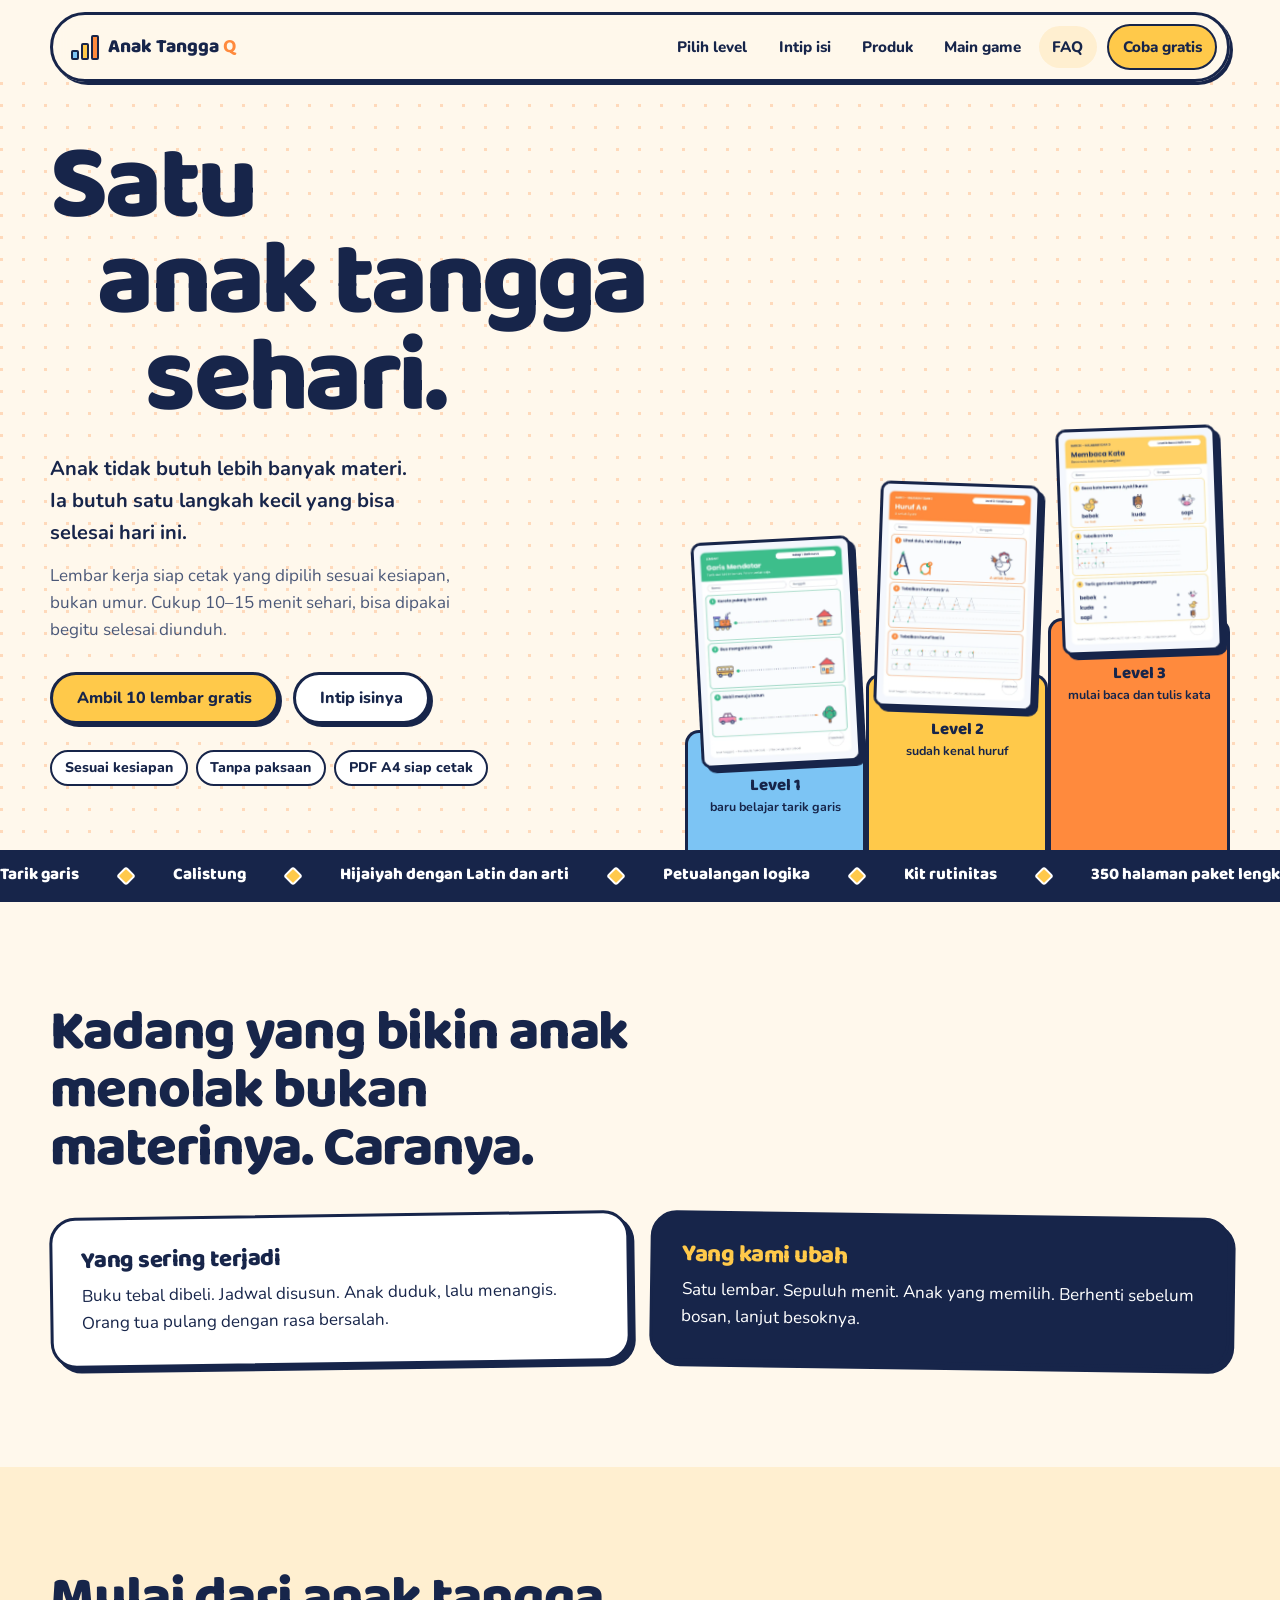
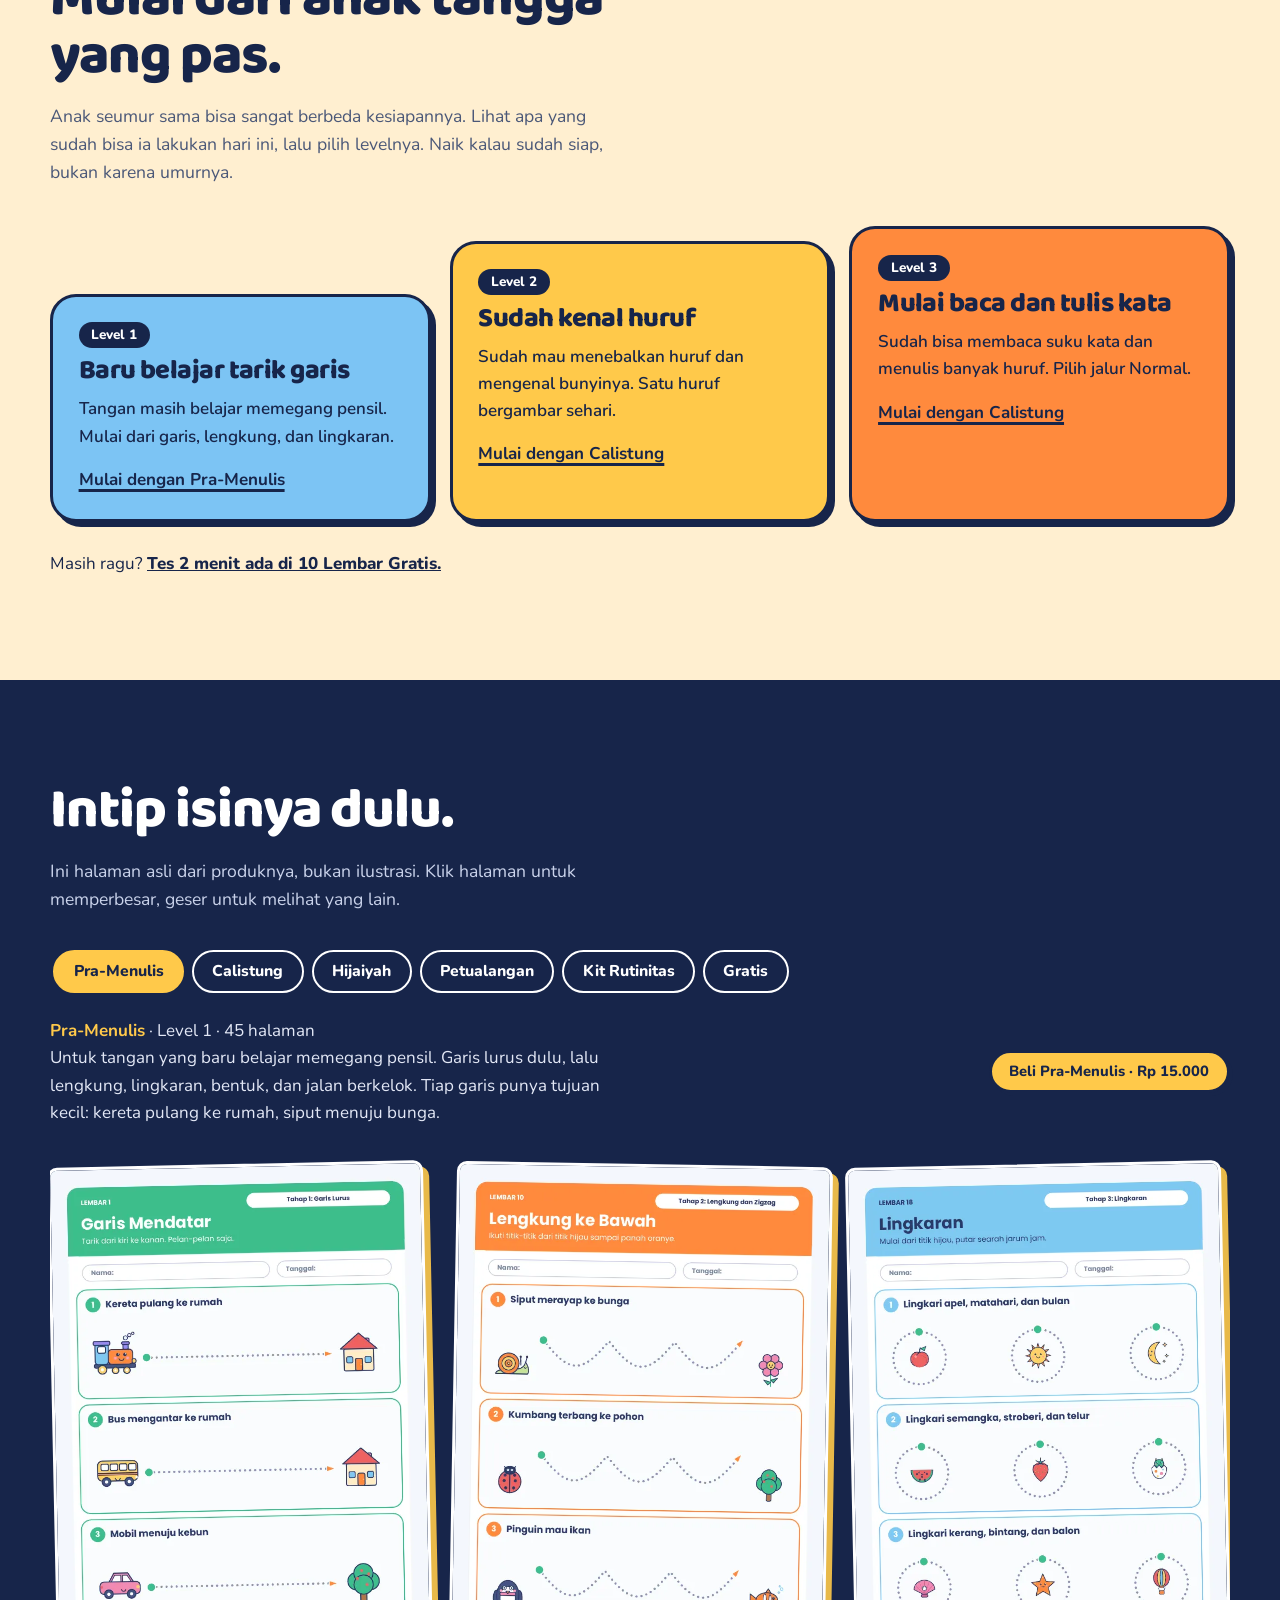
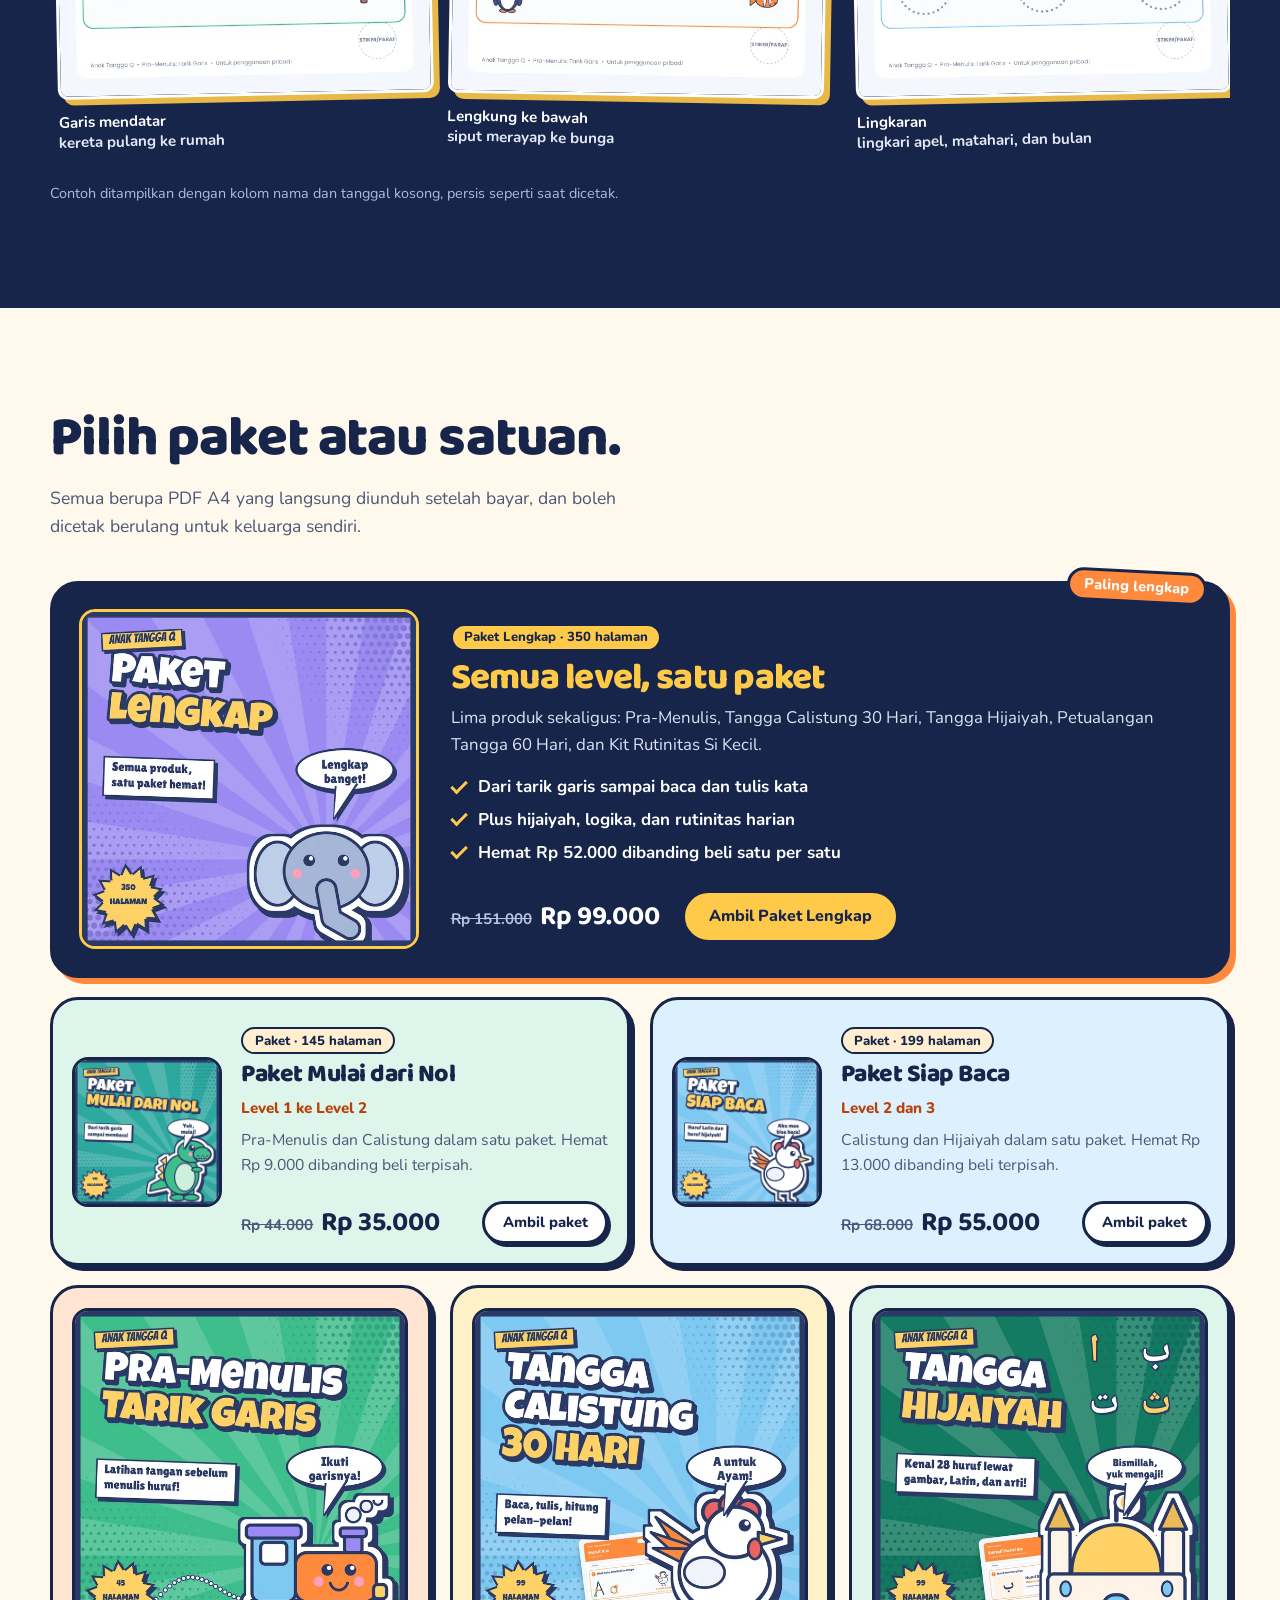
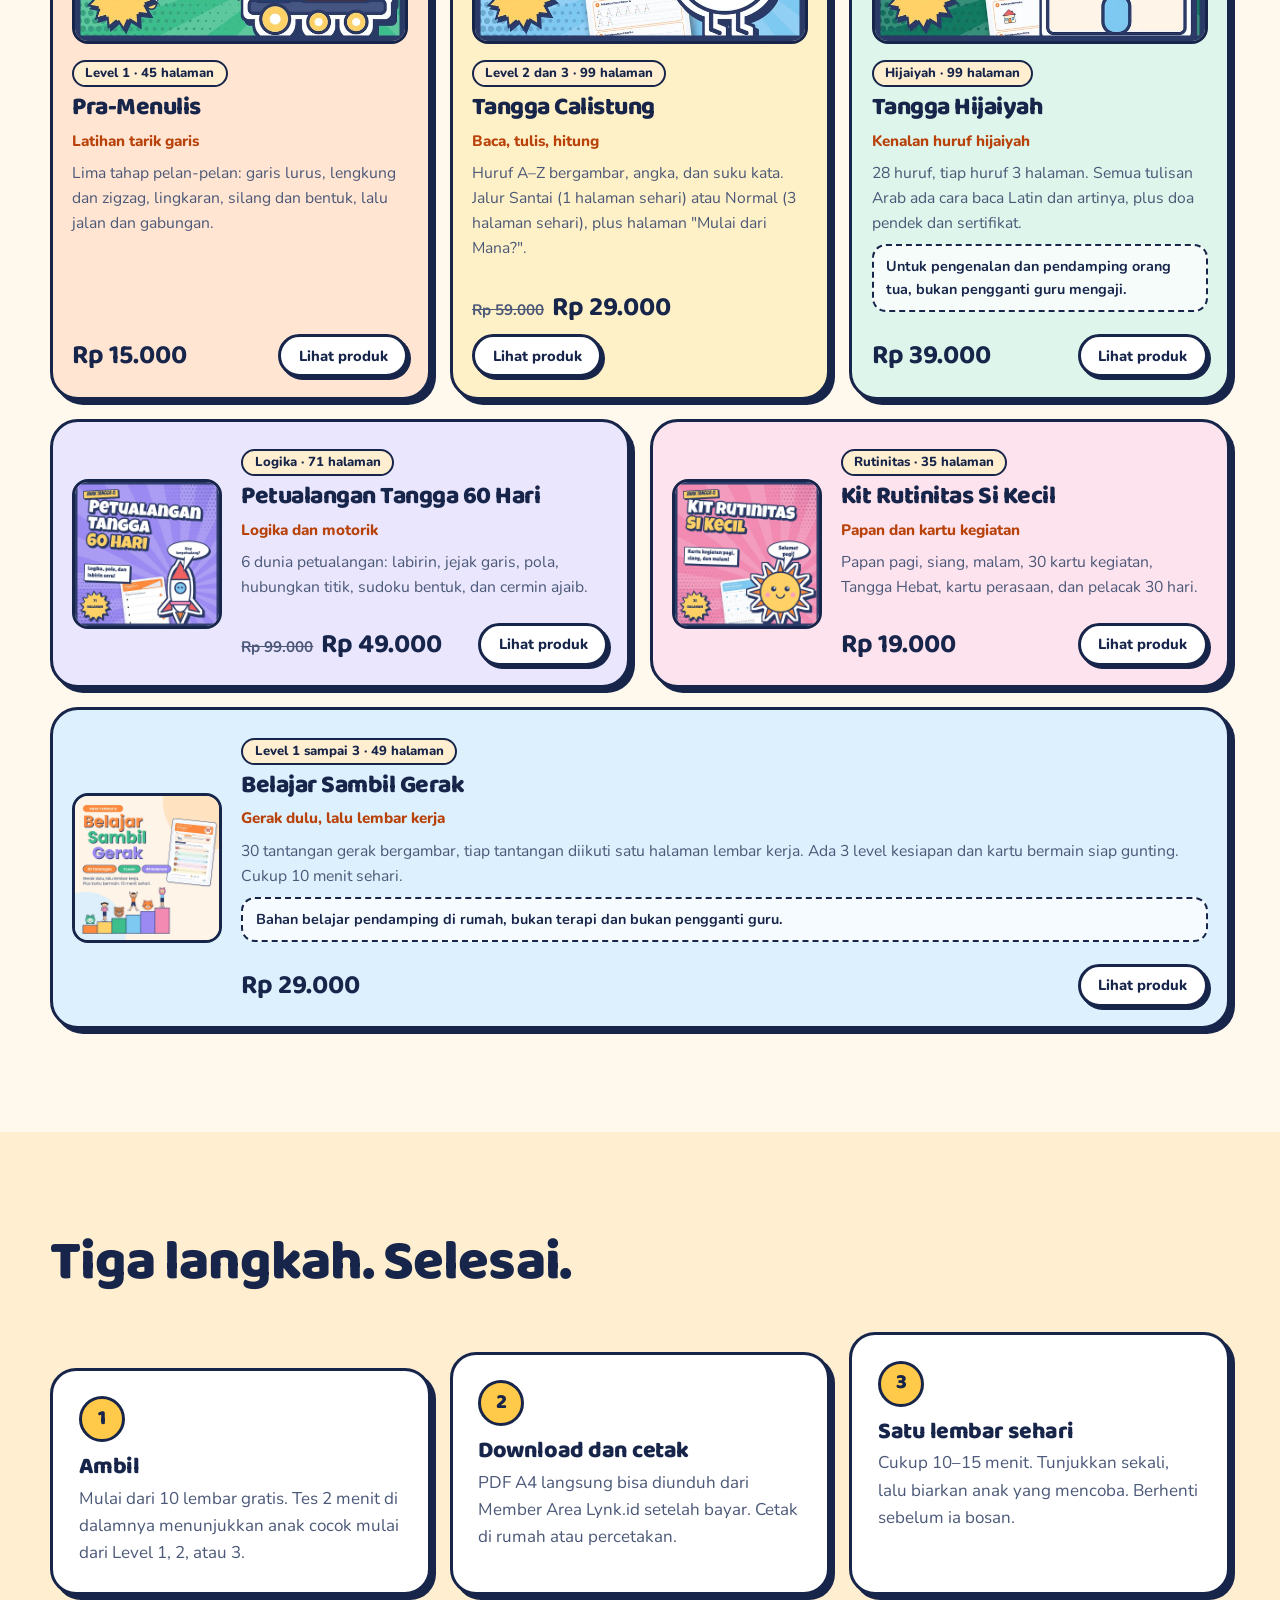
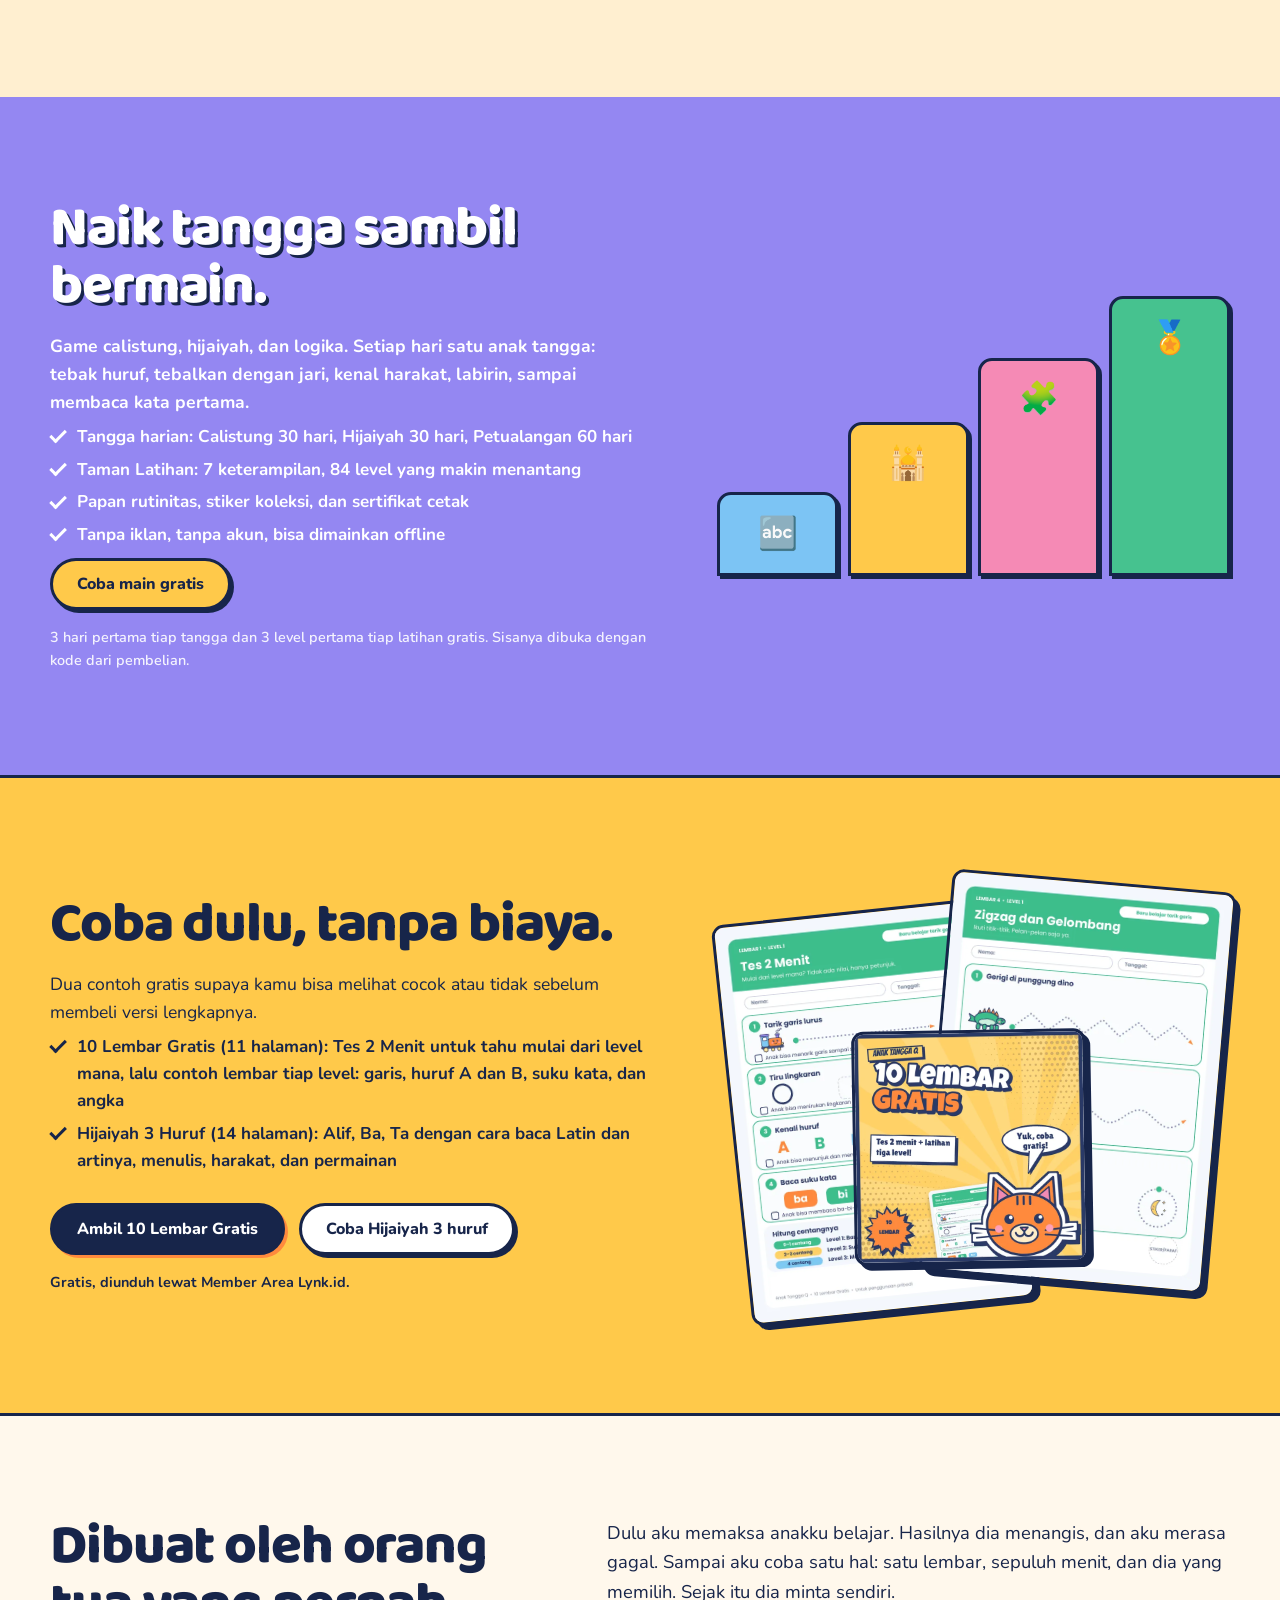
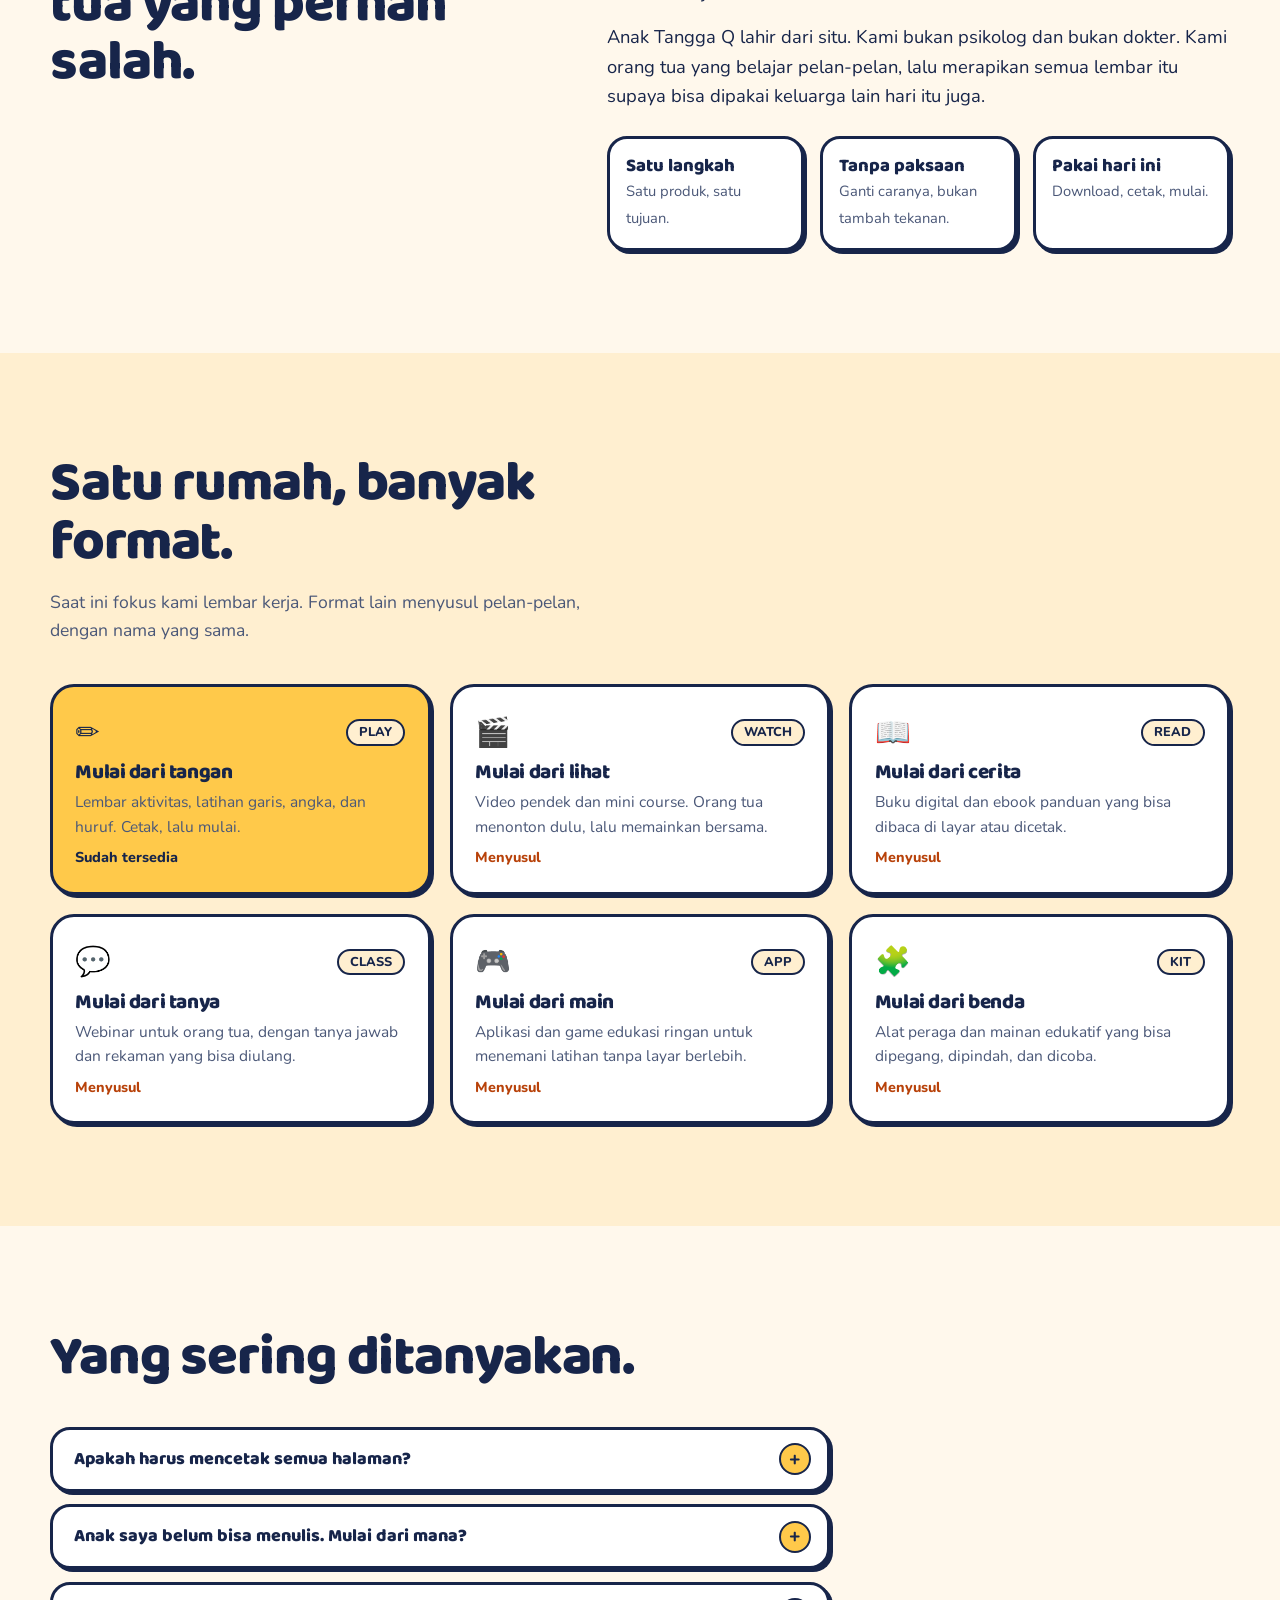
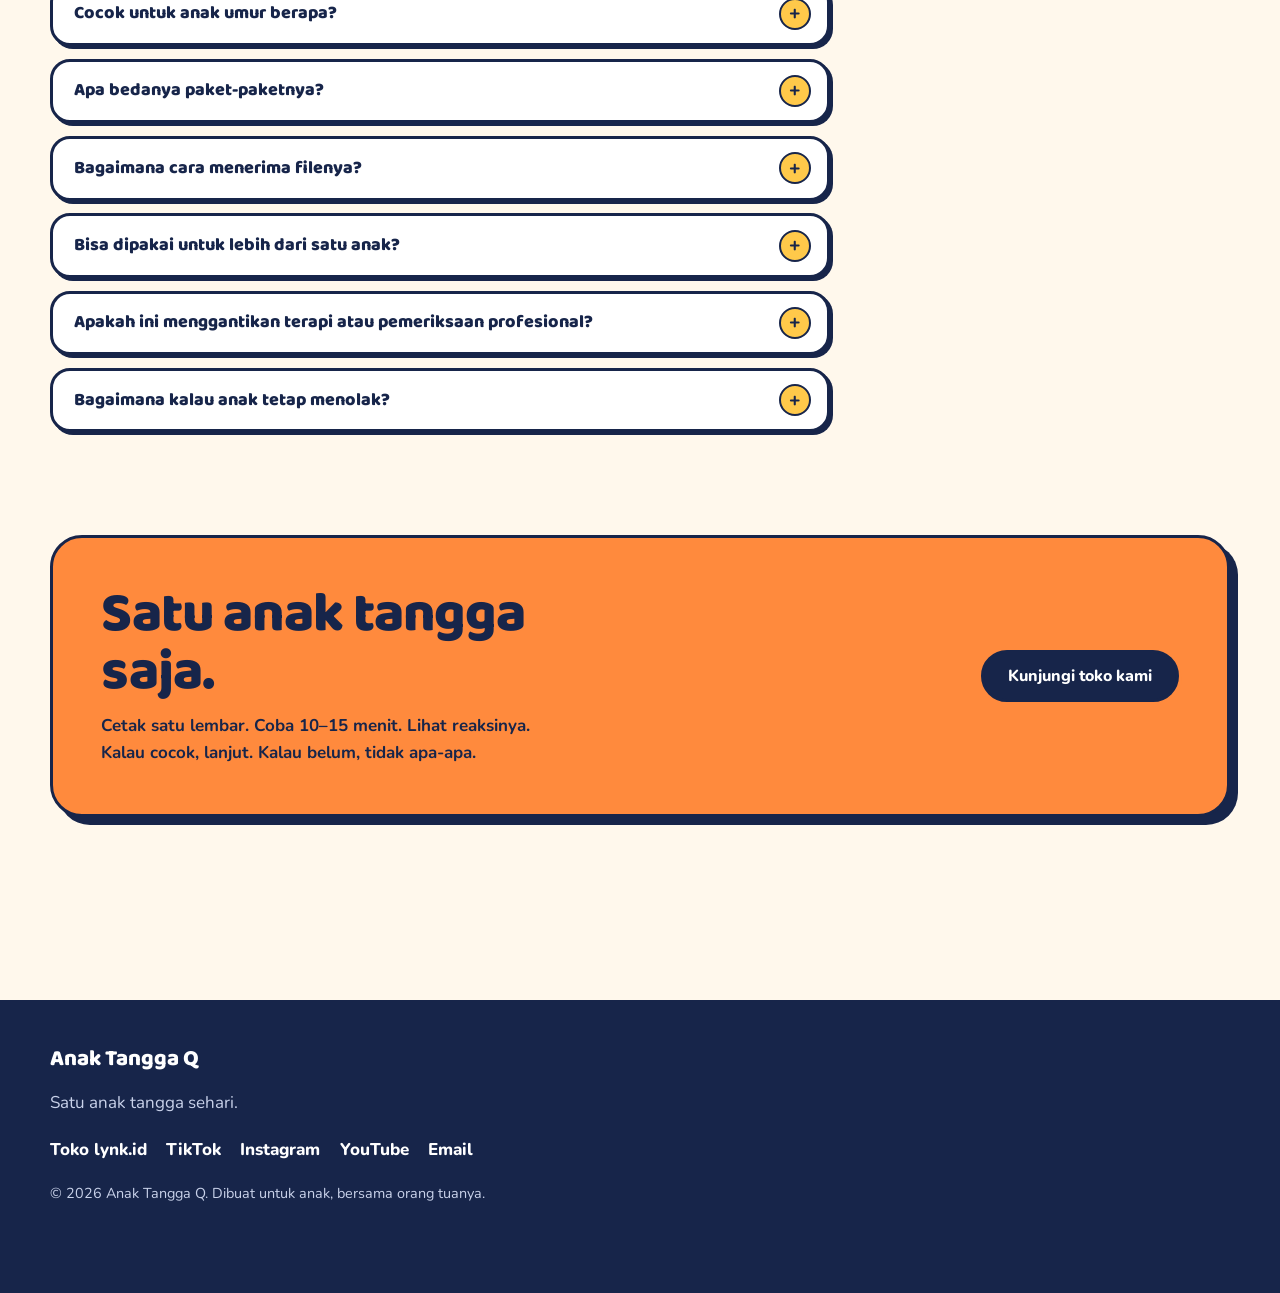
==== commit a8ac7323: "Tambah produk Belajar Sambil Gerak Co-Authored-By: Claude Sonnet 5.5 <noreply@anthropic.com> Claude-" ====
--- a/index.html
+++ b/index.html
@@ -8,13 +8,13 @@
 <meta property="og:title" content="Anak Tangga Q — Satu anak tangga sehari.">
 <meta property="og:description" content="Belajar sesuai kesiapan anak: Level 1 tarik garis, Level 2 kenal huruf, Level 3 baca dan tulis kata. Ambil 10 lembar gratisnya.">
 <meta property="og:type" content="website">
-<meta property="og:image" content="https://wahyudimas.github.io/anaktanggaq/images/og-image.png">
+<meta property="og:image" content="https://anaktanggaq.pages.dev/images/og-image.png">
 <meta property="og:locale" content="id_ID">
 <meta name="twitter:card" content="summary_large_image">
-<meta name="twitter:image" content="https://wahyudimas.github.io/anaktanggaq/images/og-image.png">
+<meta name="twitter:image" content="https://anaktanggaq.pages.dev/images/og-image.png">
 <meta name="theme-color" content="#FFF8EC">
-<link rel="canonical" href="https://wahyudimas.github.io/anaktanggaq/">
-<meta property="og:url" content="https://wahyudimas.github.io/anaktanggaq/">
+<link rel="canonical" href="https://anaktanggaq.pages.dev/">
+<meta property="og:url" content="https://anaktanggaq.pages.dev/">
 <link rel="icon" type="image/svg+xml" href="icon.svg">
 <link rel="apple-touch-icon" href="icon.png">
 <link rel="preconnect" href="https://fonts.googleapis.com">
@@ -223,6 +223,10 @@
         <img src="images/produk/kit-rutinitas.webp" width="640" height="640" loading="lazy" alt="Sampul Kit Rutinitas Si Kecil">
         <div class="body"><span class="tag">Rutinitas · 35 halaman</span><h3>Kit Rutinitas Si Kecil</h3><p class="meta">Papan dan kartu kegiatan</p><p class="desc">Papan pagi, siang, malam, 30 kartu kegiatan, Tangga Hebat, kartu perasaan, dan pelacak 30 hari.</p><div class="buy"><div class="price"><b>Rp 19.000</b></div><a class="btn small" href="https://lynk.id/riezkygroup/j37yrqd033k9" target="_blank" rel="noopener">Lihat produk</a></div></div>
       </article>
+      <article id="p-gerak" class="tile t12 row c-sky">
+        <img src="images/produk/belajar-sambil-gerak.webp" width="640" height="640" loading="lazy" alt="Sampul Belajar Sambil Gerak">
+        <div class="body"><span class="tag">Level 1 sampai 3 · 49 halaman</span><h3>Belajar Sambil Gerak</h3><p class="meta">Gerak dulu, lalu lembar kerja</p><p class="desc">30 tantangan gerak bergambar, tiap tantangan diikuti satu halaman lembar kerja. Ada 3 level kesiapan dan kartu bermain siap gunting. Cukup 10 menit sehari.</p><p class="note">Bahan belajar pendamping di rumah, bukan terapi dan bukan pengganti guru.</p><div class="buy"><div class="price"><b>Rp 29.000</b></div><a class="btn small" href="https://lynk.id/riezkygroup/gnwe0k76qqd2" target="_blank" rel="noopener">Lihat produk</a></div></div>
+      </article>
     </div>
   </div>
 </section>
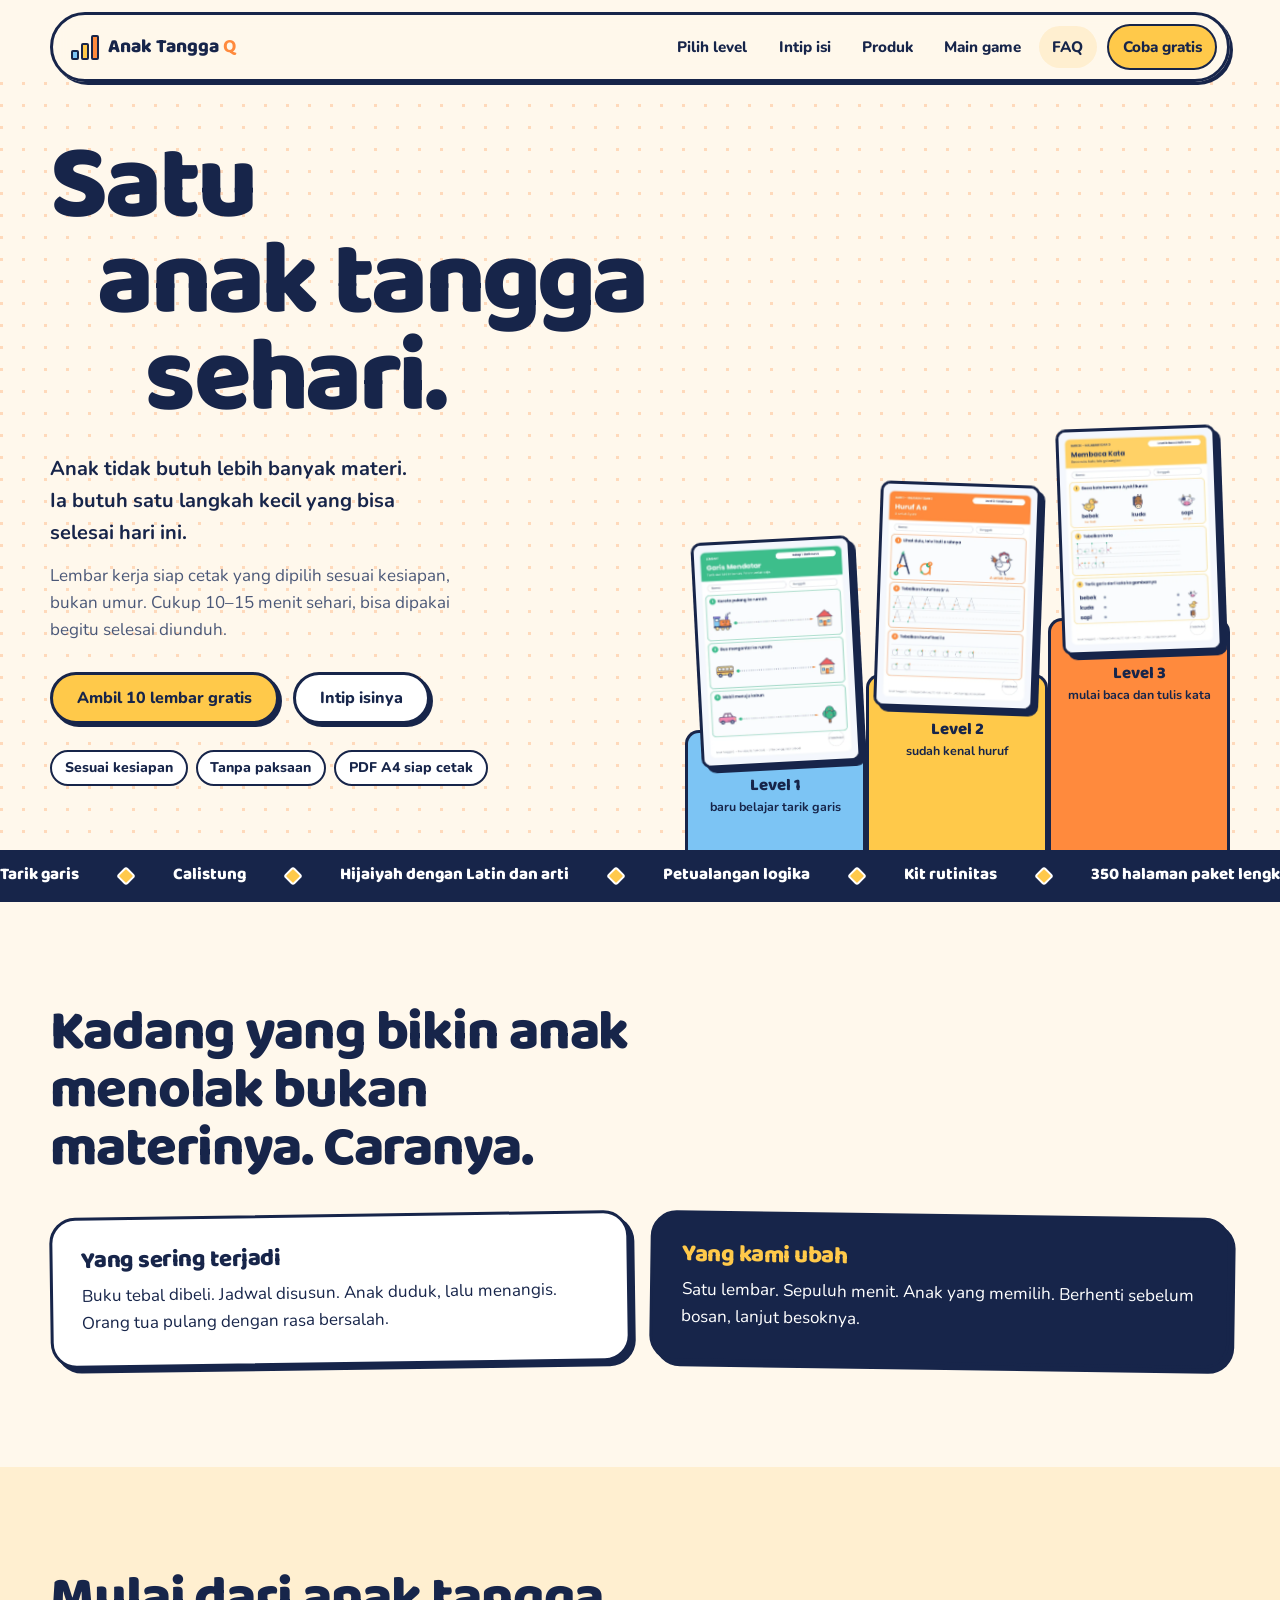
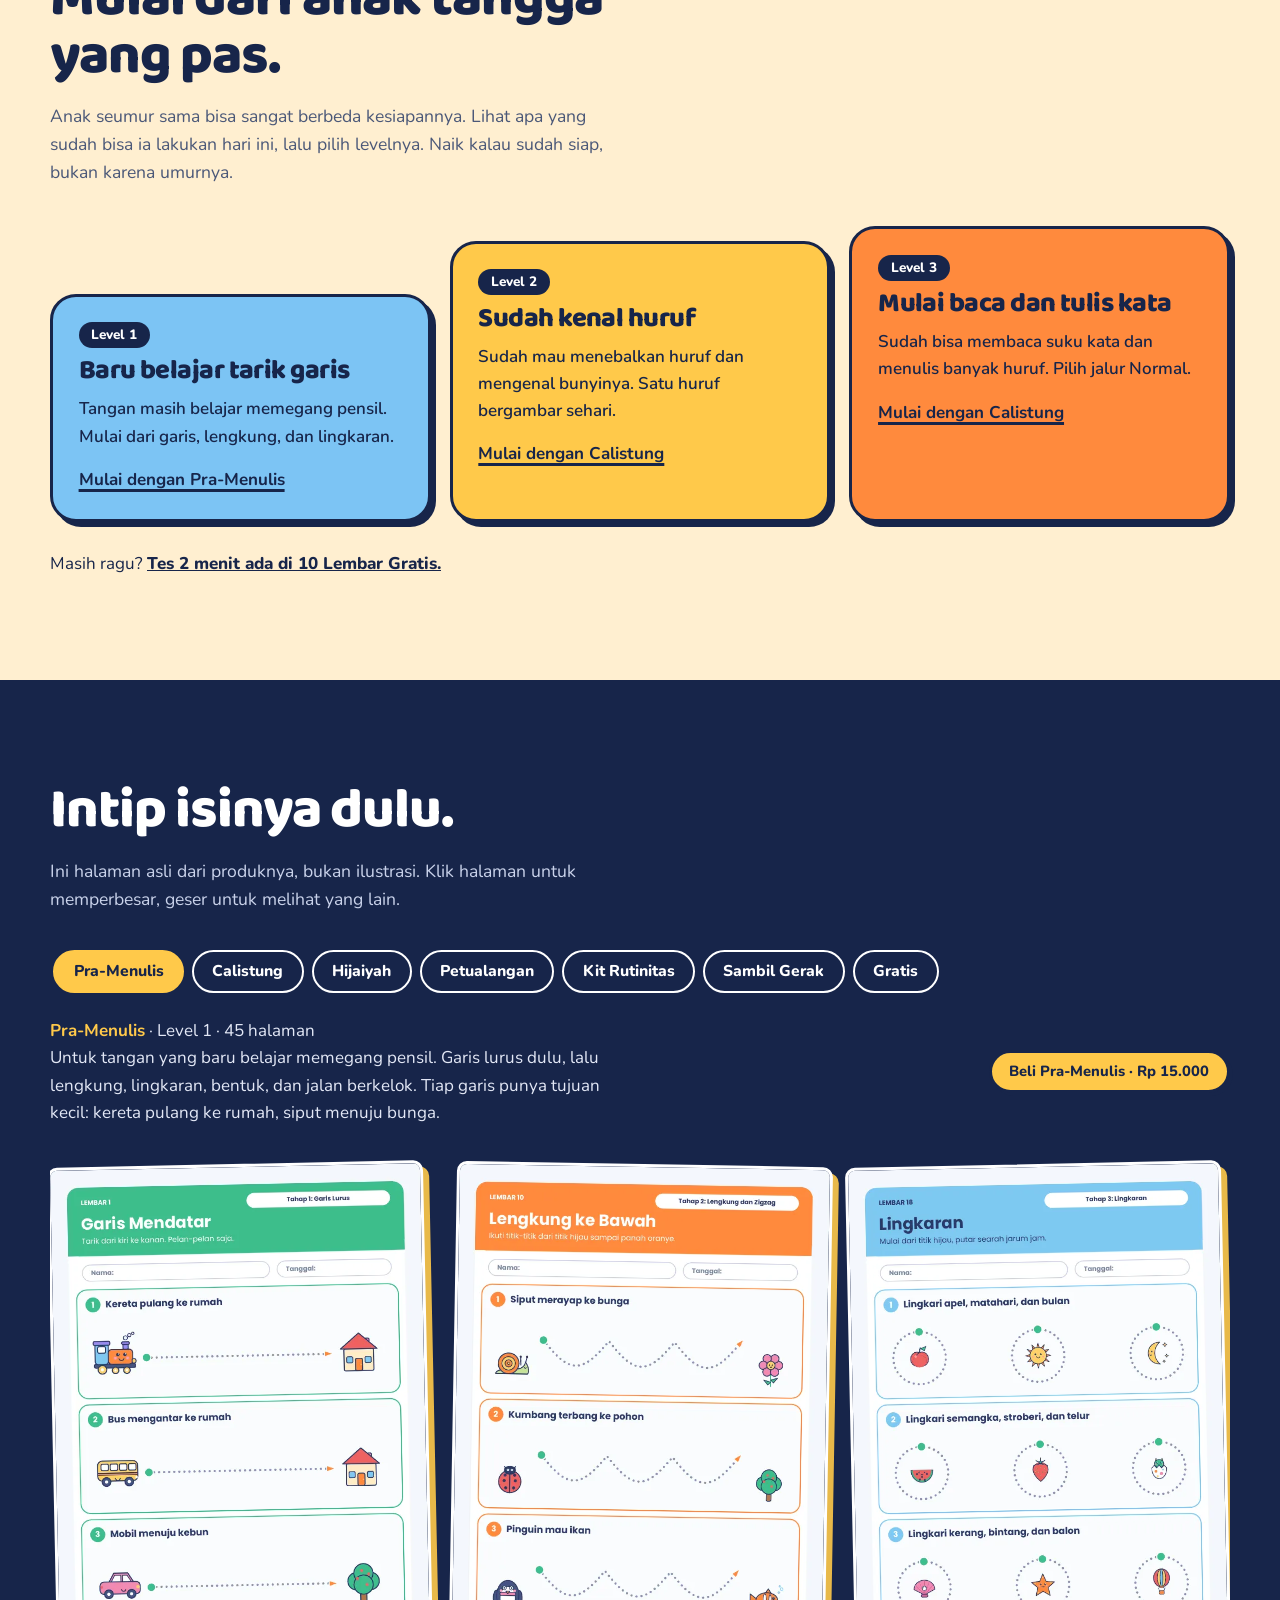
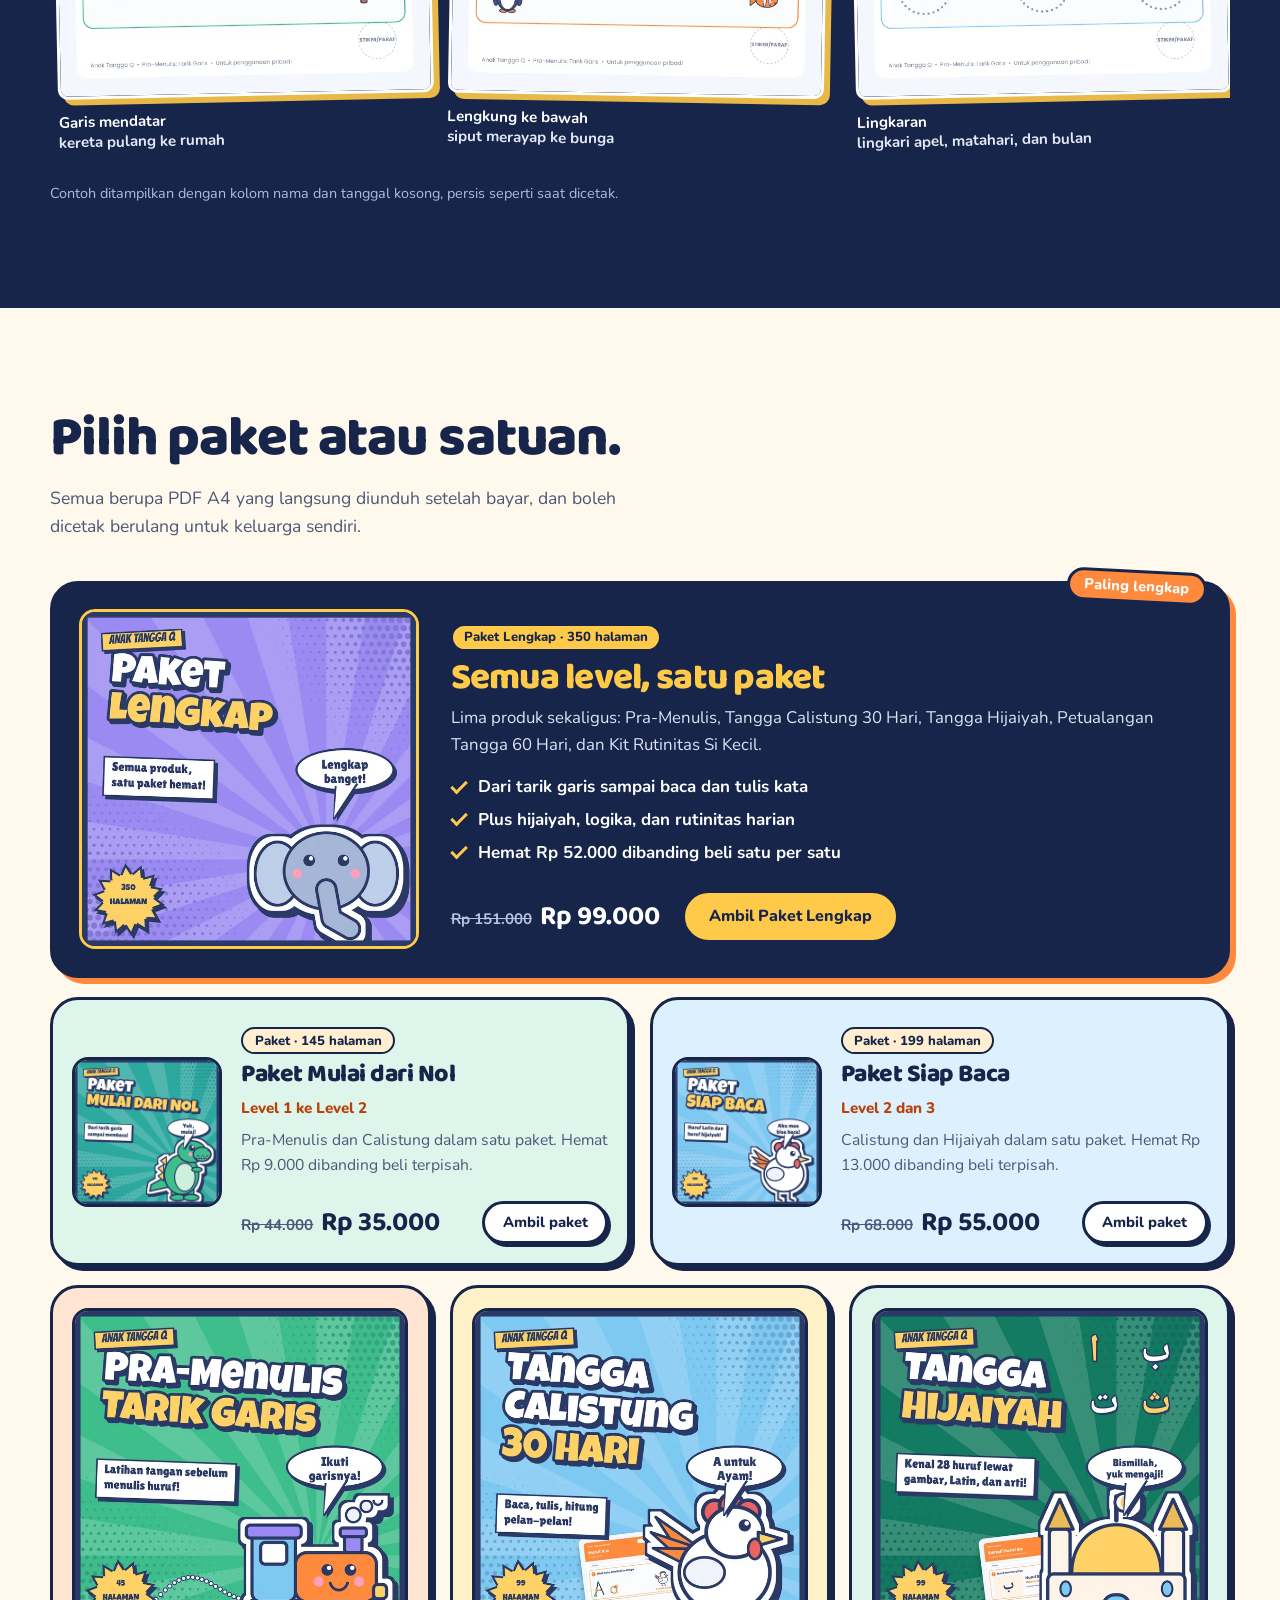
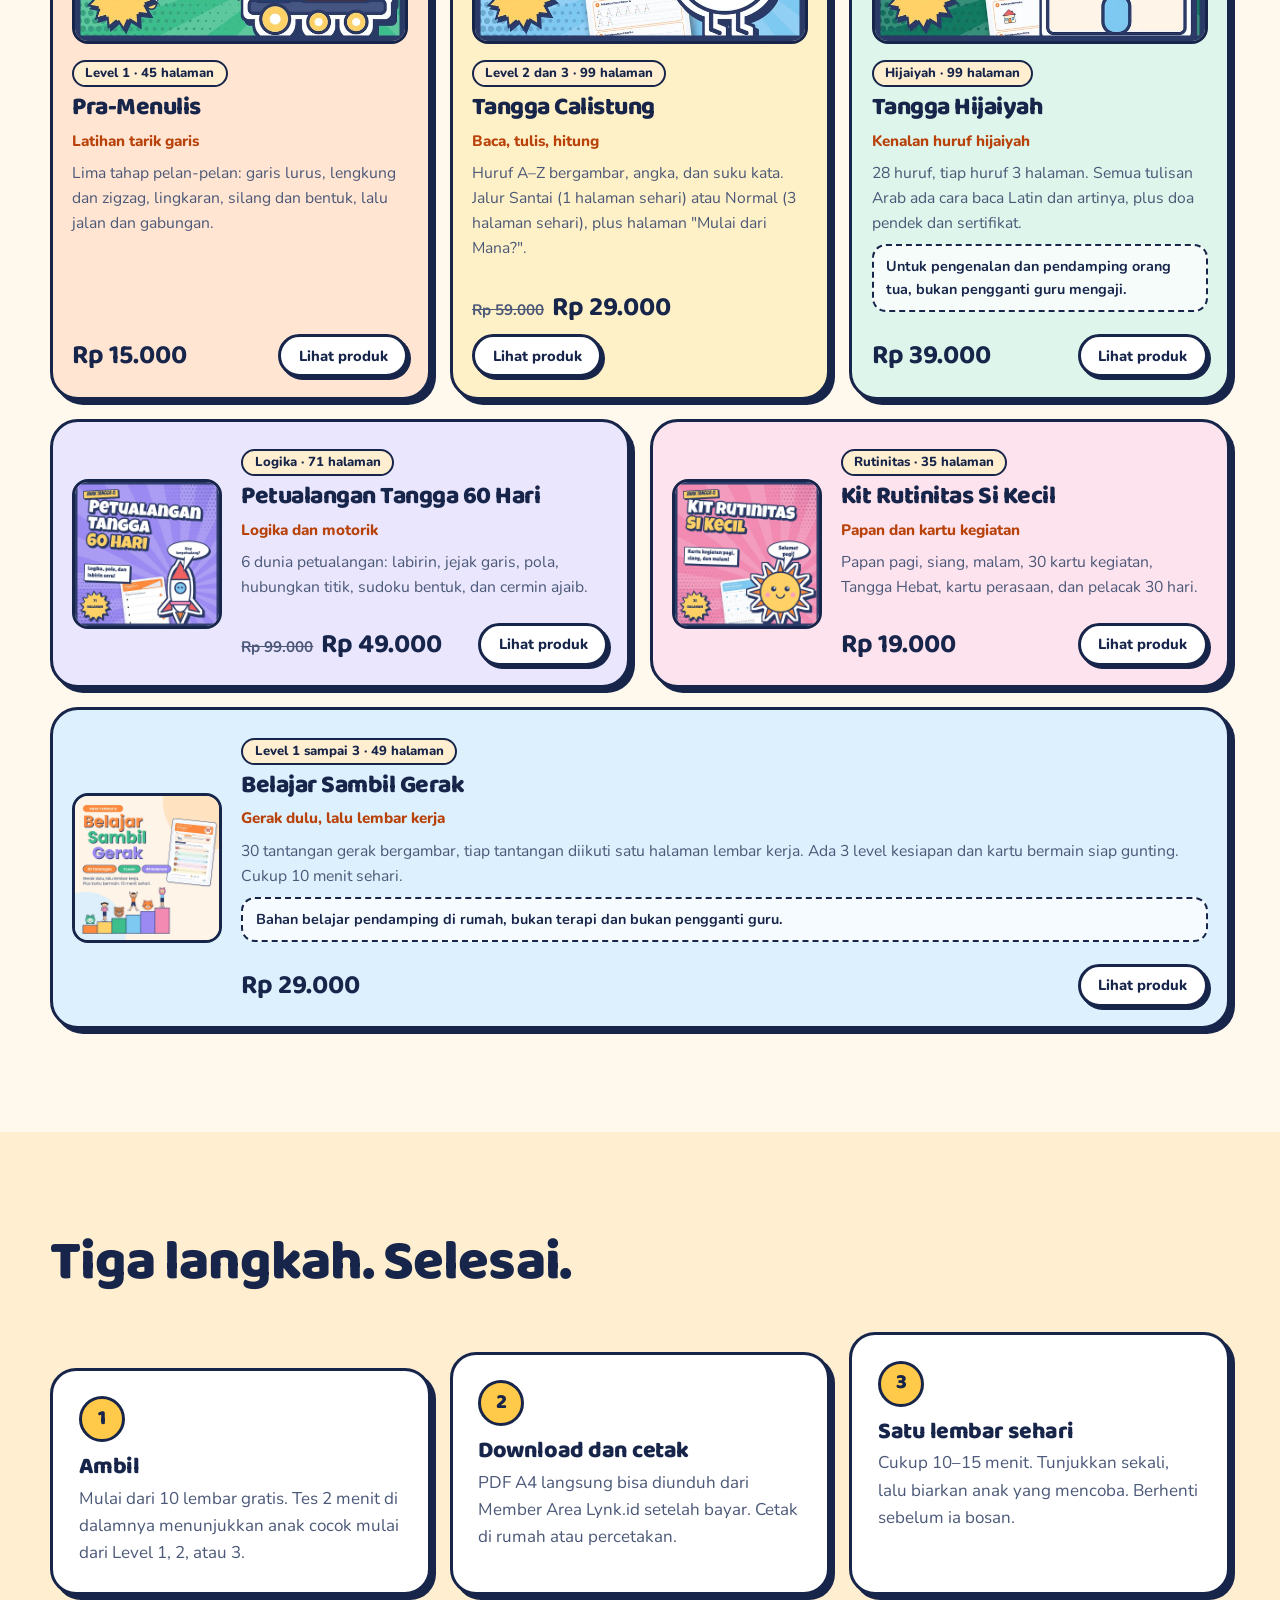
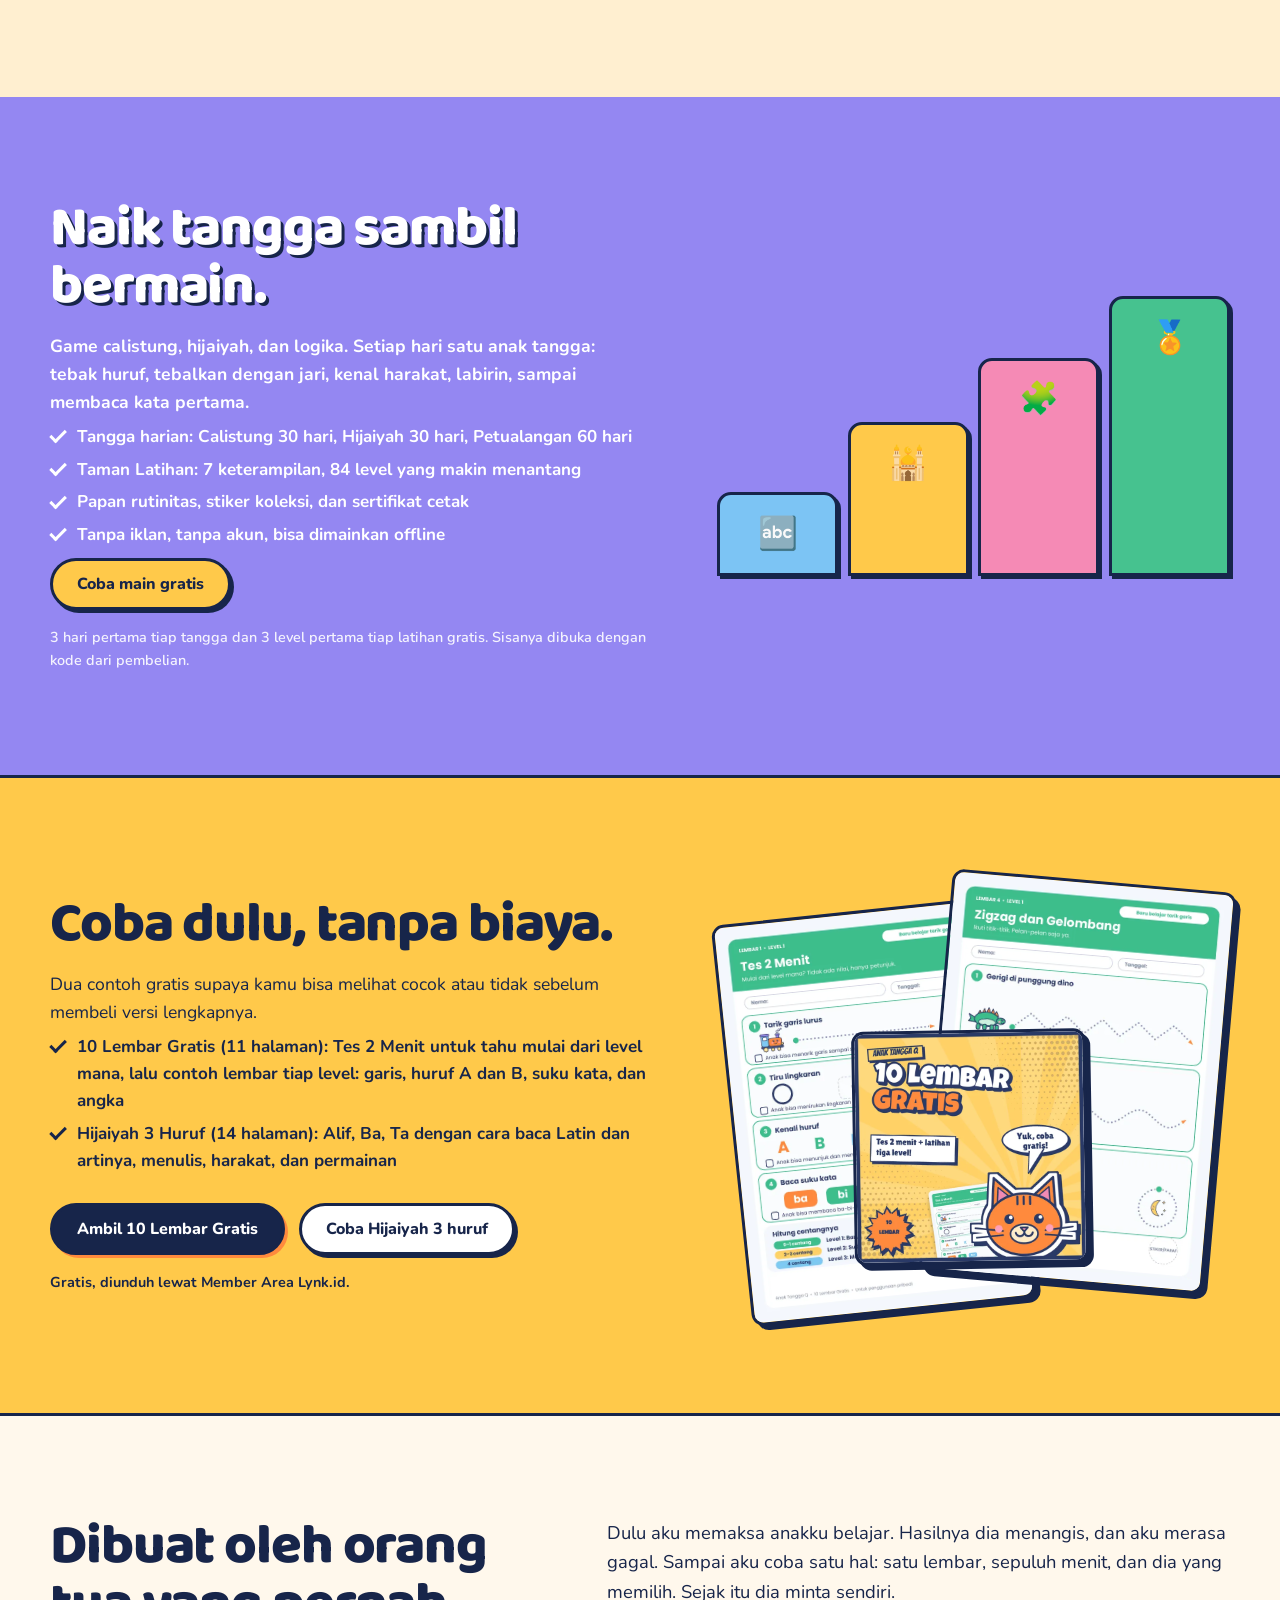
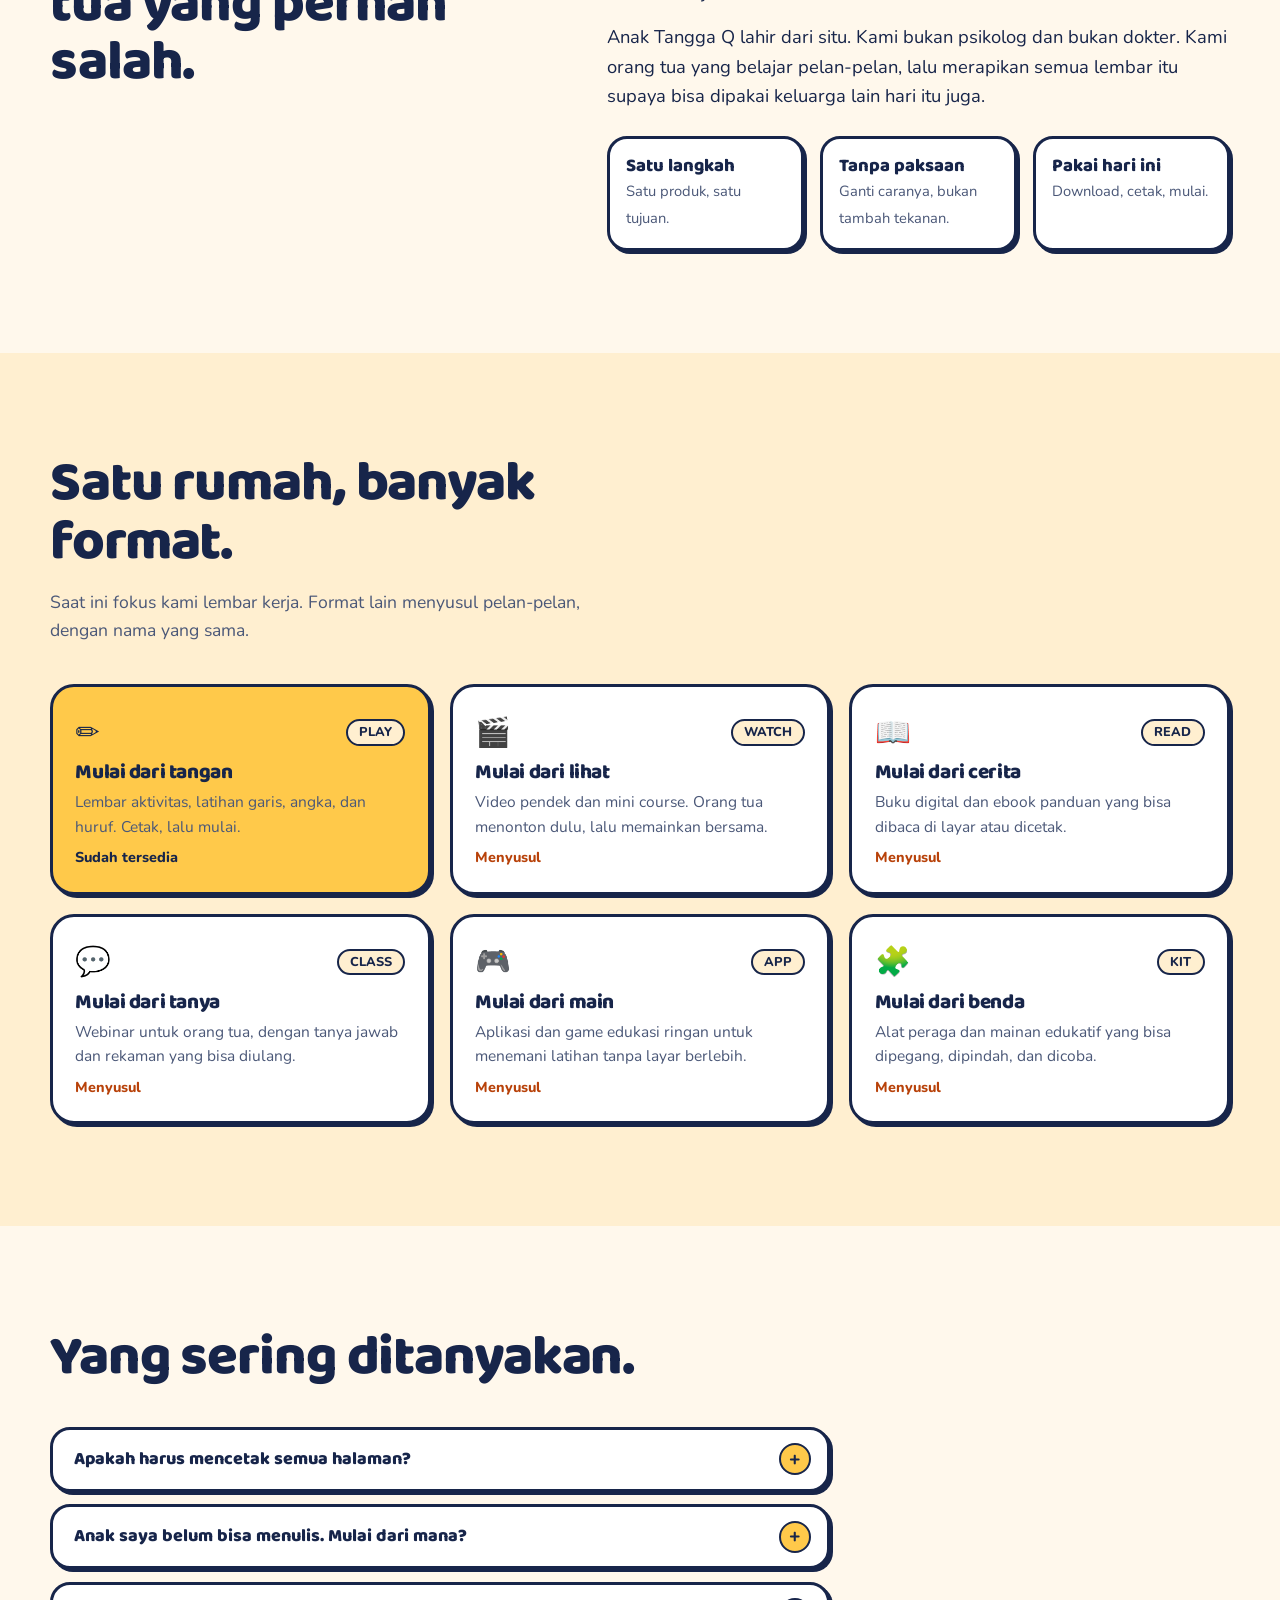
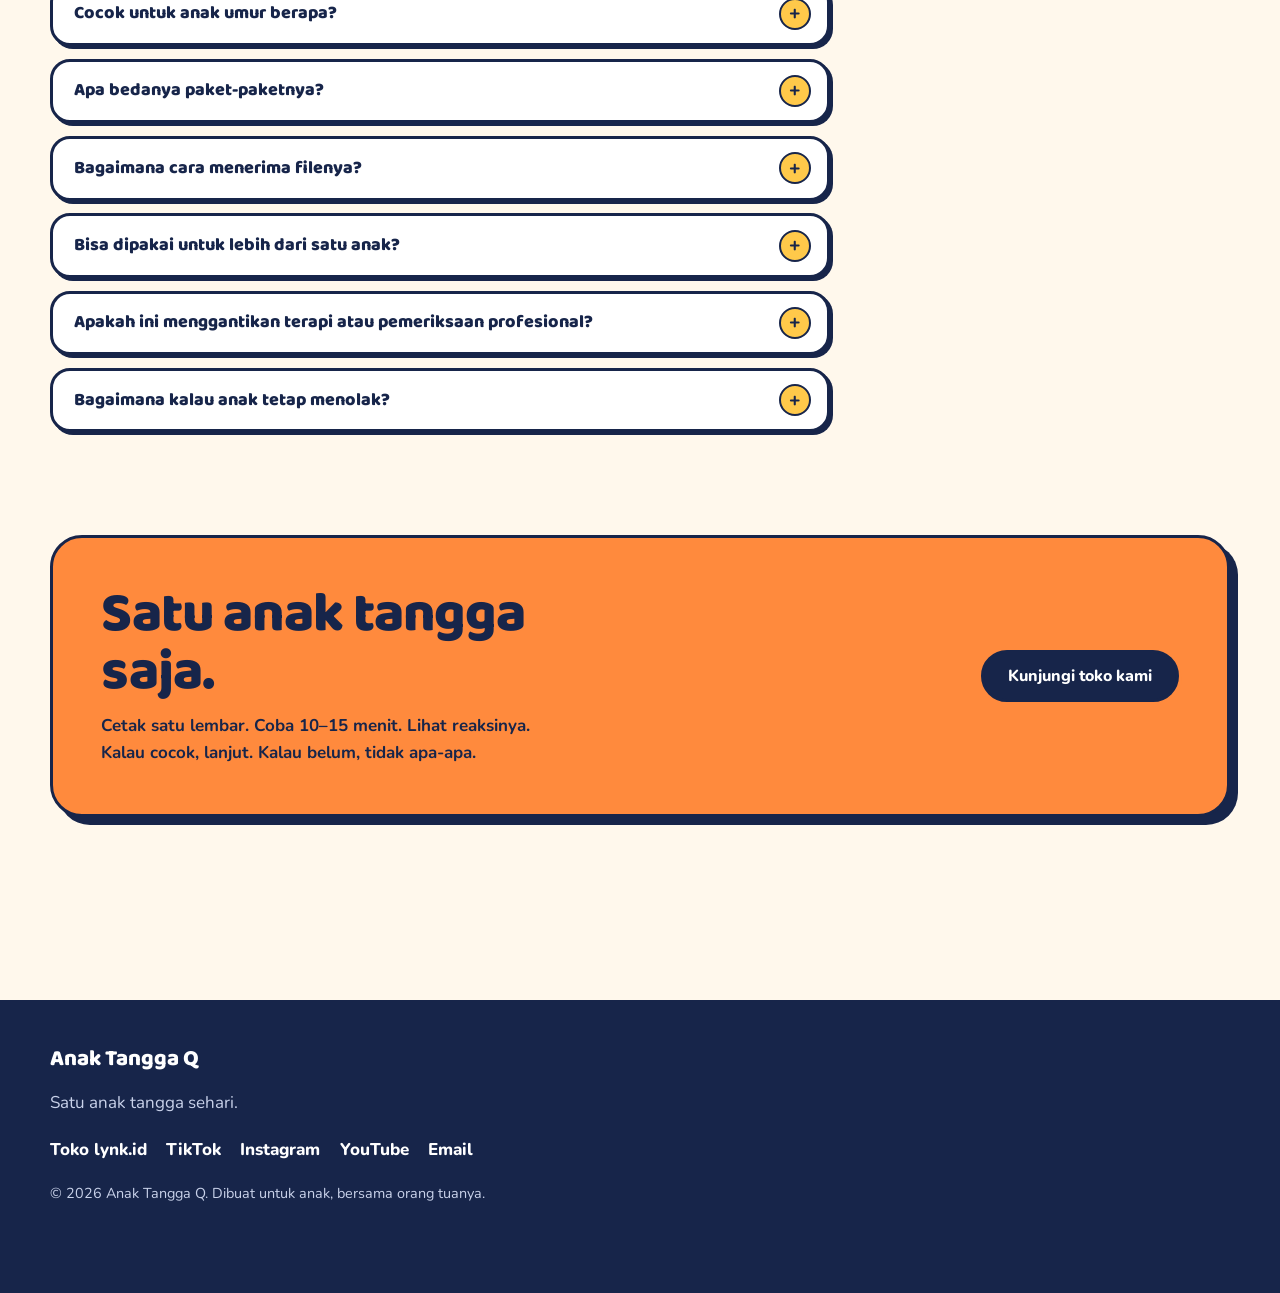
==== commit c0c26ac8: "Tab Intip isi untuk Belajar Sambil Gerak Co-Authored-By: Claude Opus 5.5 <noreply@anthropic.com> Cla" ====
--- a/index.html
+++ b/index.html
@@ -99,7 +99,7 @@
   <div class="wrap">
     <h2>Intip isinya dulu.</h2>
     <p class="lede-2">Ini halaman asli dari produknya, bukan ilustrasi. Klik halaman untuk memperbesar, geser untuk melihat yang lain.</p>
-    <div class="tabs" role="tablist" aria-label="Pilih produk"><button class="tab" role="tab" id="tab-pra" aria-controls="pn-pra" aria-selected="true" type="button">Pra-Menulis</button><button class="tab" role="tab" id="tab-cal" aria-controls="pn-cal" aria-selected="false" type="button">Calistung</button><button class="tab" role="tab" id="tab-hij" aria-controls="pn-hij" aria-selected="false" type="button">Hijaiyah</button><button class="tab" role="tab" id="tab-pet" aria-controls="pn-pet" aria-selected="false" type="button">Petualangan</button><button class="tab" role="tab" id="tab-kit" aria-controls="pn-kit" aria-selected="false" type="button">Kit Rutinitas</button><button class="tab" role="tab" id="tab-grt" aria-controls="pn-grt" aria-selected="false" type="button">Gratis</button></div>
+    <div class="tabs" role="tablist" aria-label="Pilih produk"><button class="tab" role="tab" id="tab-pra" aria-controls="pn-pra" aria-selected="true" type="button">Pra-Menulis</button><button class="tab" role="tab" id="tab-cal" aria-controls="pn-cal" aria-selected="false" type="button">Calistung</button><button class="tab" role="tab" id="tab-hij" aria-controls="pn-hij" aria-selected="false" type="button">Hijaiyah</button><button class="tab" role="tab" id="tab-pet" aria-controls="pn-pet" aria-selected="false" type="button">Petualangan</button><button class="tab" role="tab" id="tab-kit" aria-controls="pn-kit" aria-selected="false" type="button">Kit Rutinitas</button><button class="tab" role="tab" id="tab-grk" aria-controls="pn-grk" aria-selected="false" type="button">Sambil Gerak</button><button class="tab" role="tab" id="tab-grt" aria-controls="pn-grt" aria-selected="false" type="button">Gratis</button></div>
     <div class="panel" role="tabpanel" id="pn-pra" aria-labelledby="tab-pra">
       <div class="panel-head">
         <p><strong>Pra-Menulis</strong> · Level 1 · 45 halaman<br>Untuk tangan yang baru belajar memegang pensil. Garis lurus dulu, lalu lengkung, lingkaran, bentuk, dan jalan berkelok. Tiap garis punya tujuan kecil: kereta pulang ke rumah, siput menuju bunga.</p>
@@ -153,6 +153,17 @@
 <button class="pg" type="button" data-cap="Papan pagi: dari bangun tidur sampai berangkat"><figure><img src="images/intip/kit-6.webp" width="662" height="936" loading="lazy" alt="Contoh halaman Papan pagi: dari bangun tidur sampai berangkat"><figcaption><b>Papan pagi</b>dari bangun tidur sampai berangkat</figcaption></figure></button>
 <button class="pg" type="button" data-cap="Kartu kegiatan: gunting dan tempel di papan"><figure><img src="images/intip/kit-12.webp" width="662" height="936" loading="lazy" alt="Contoh halaman Kartu kegiatan: gunting dan tempel di papan"><figcaption><b>Kartu kegiatan</b>gunting dan tempel di papan</figcaption></figure></button>
 <button class="pg" type="button" data-cap="Tangga Hebat: satu kegiatan selesai, naik satu anak tangga"><figure><img src="images/intip/kit-10.webp" width="662" height="936" loading="lazy" alt="Contoh halaman Tangga Hebat: satu kegiatan selesai, naik satu anak tangga"><figcaption><b>Tangga Hebat</b>satu kegiatan selesai, naik satu anak tangga</figcaption></figure></button>
+      </div>
+    </div>
+    <div class="panel" role="tabpanel" id="pn-grk" aria-labelledby="tab-grk" hidden>
+      <div class="panel-head">
+        <p><strong>Belajar Sambil Gerak</strong> · 3 level · 49 halaman<br>Anak bergerak dulu 1-2 menit (jalan kepiting, lompat katak), lalu duduk mengerjakan satu halaman misi yang nyambung dengan gerakannya.</p>
+        <a class="btn primary small" href="https://lynk.id/riezkygroup/gnwe0k76qqd2" target="_blank" rel="noopener">Beli Belajar Sambil Gerak · Rp 29.000</a>
+      </div>
+      <div class="pages" tabindex="0" aria-label="Contoh halaman Belajar Sambil Gerak">
+<button class="pg" type="button" data-cap="Level 1: bantu hewan sampai ke makanannya"><figure><img src="images/intip/gerak-6.webp" width="662" height="936" loading="lazy" alt="Contoh halaman Level 1: bantu hewan sampai ke makanannya"><figcaption><b>Level 1</b>bantu hewan sampai ke makanannya</figcaption></figure></button>
+<button class="pg" type="button" data-cap="Level 2: kenali huruf besar dan kecil"><figure><img src="images/intip/gerak-16.webp" width="662" height="936" loading="lazy" alt="Contoh halaman Level 2: kenali huruf besar dan kecil"><figcaption><b>Level 2</b>kenali huruf besar dan kecil</figcaption></figure></button>
+<button class="pg" type="button" data-cap="Level 3: gabungkan suku kata jadi kata"><figure><img src="images/intip/gerak-26.webp" width="662" height="936" loading="lazy" alt="Contoh halaman Level 3: gabungkan suku kata jadi kata"><figcaption><b>Level 3</b>gabungkan suku kata jadi kata</figcaption></figure></button>
       </div>
     </div>
     <div class="panel" role="tabpanel" id="pn-grt" aria-labelledby="tab-grt" hidden>
